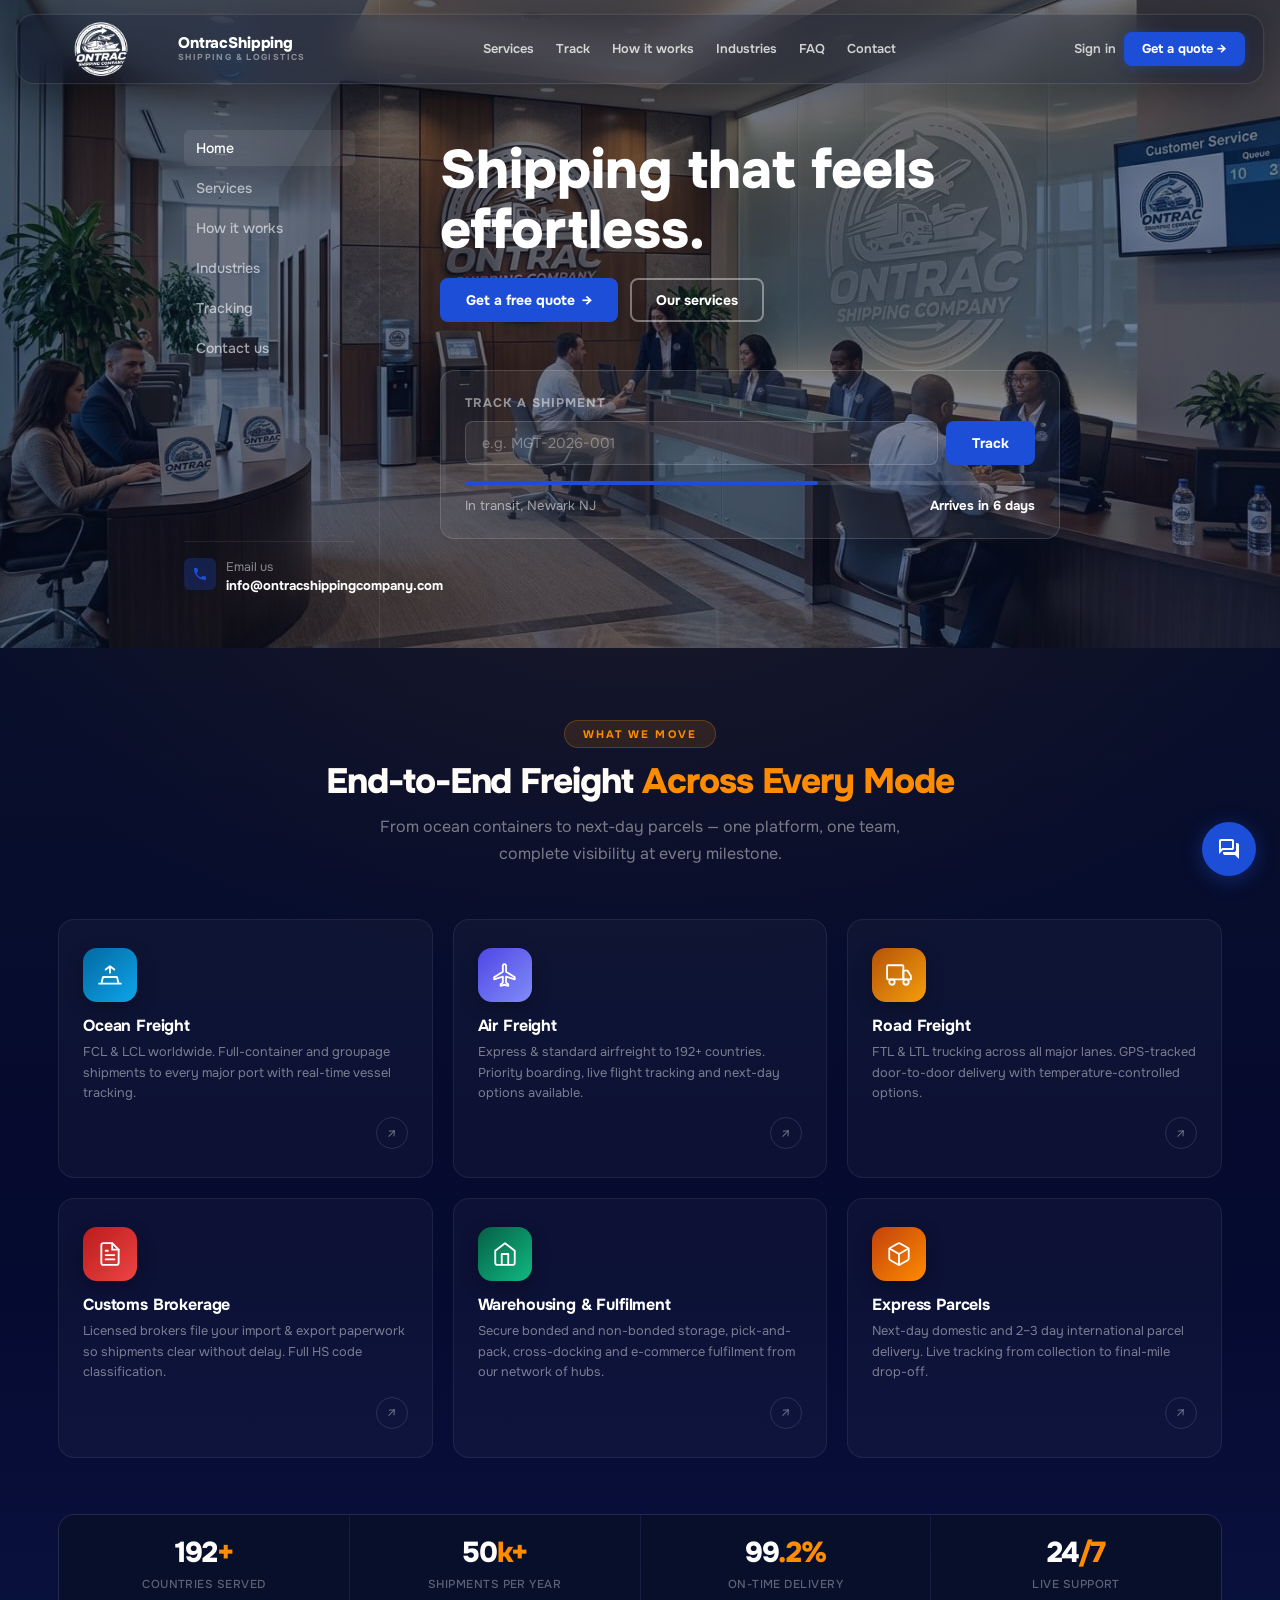
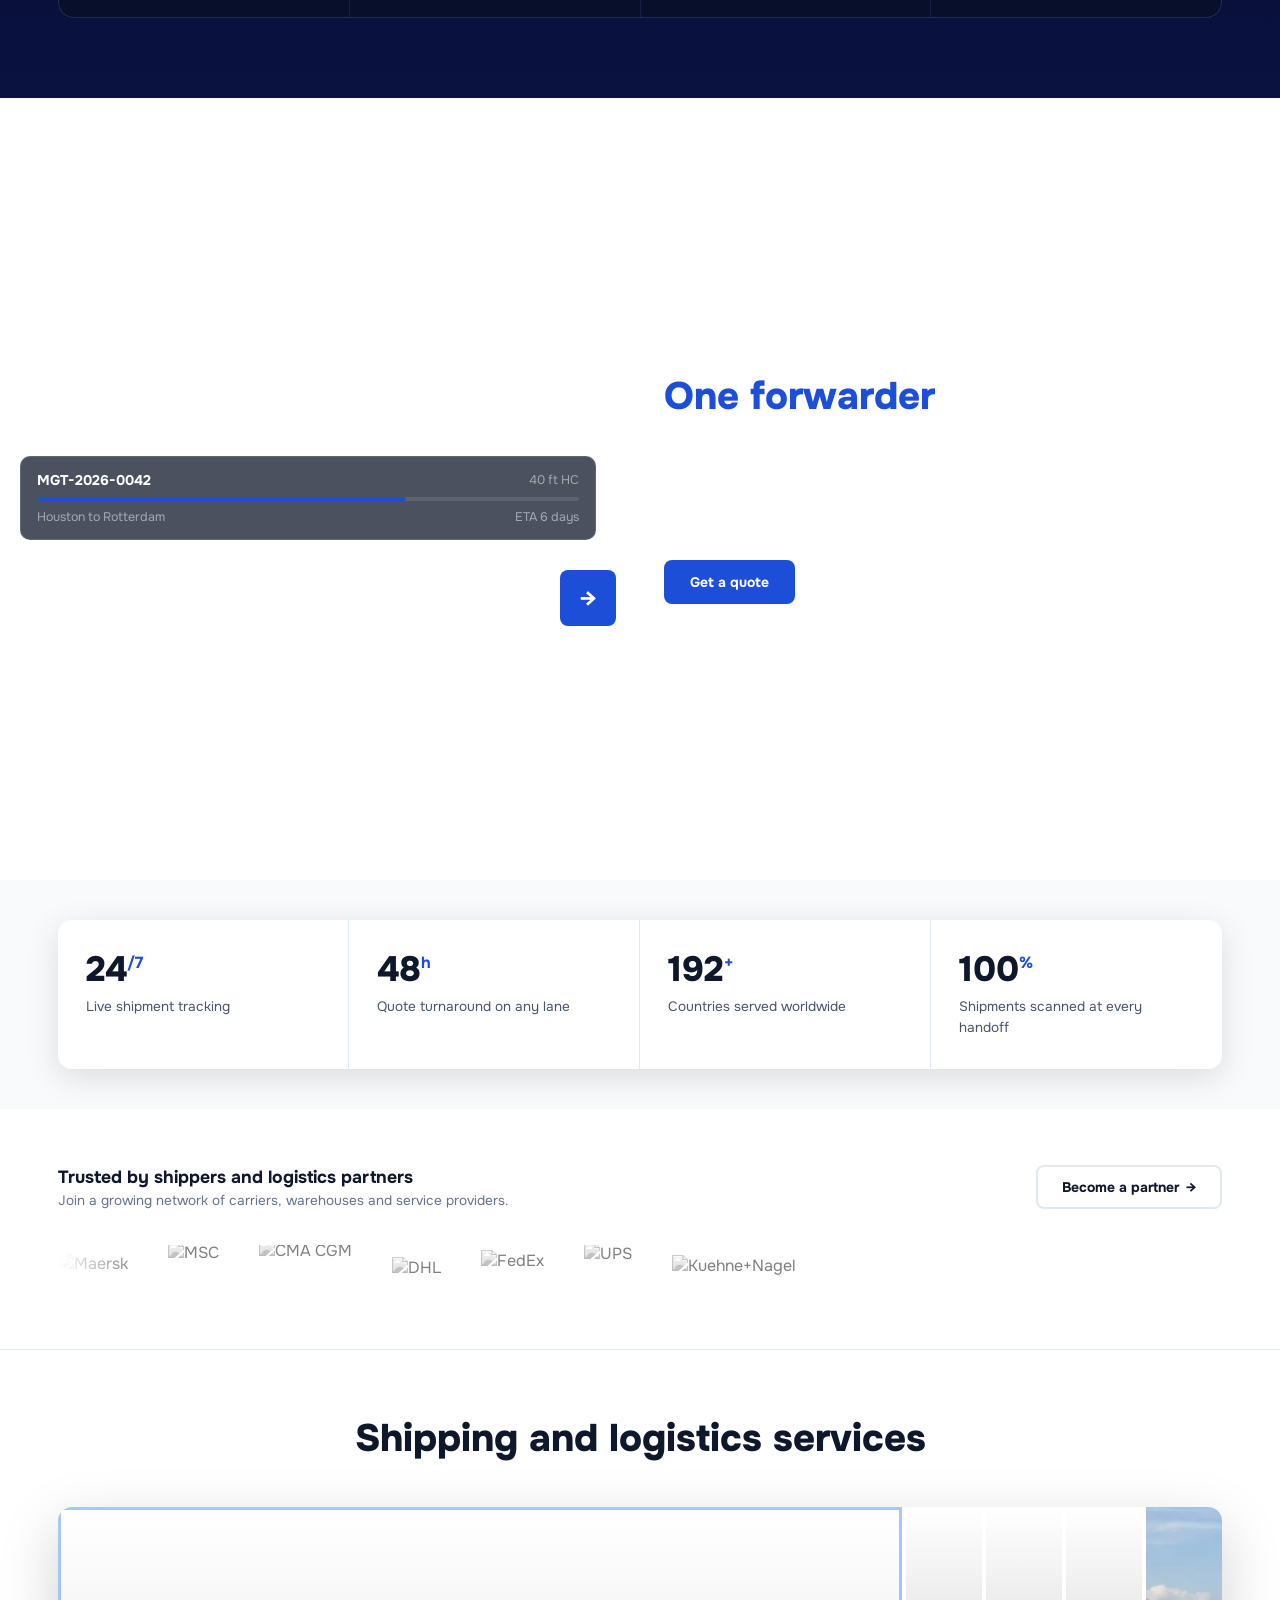
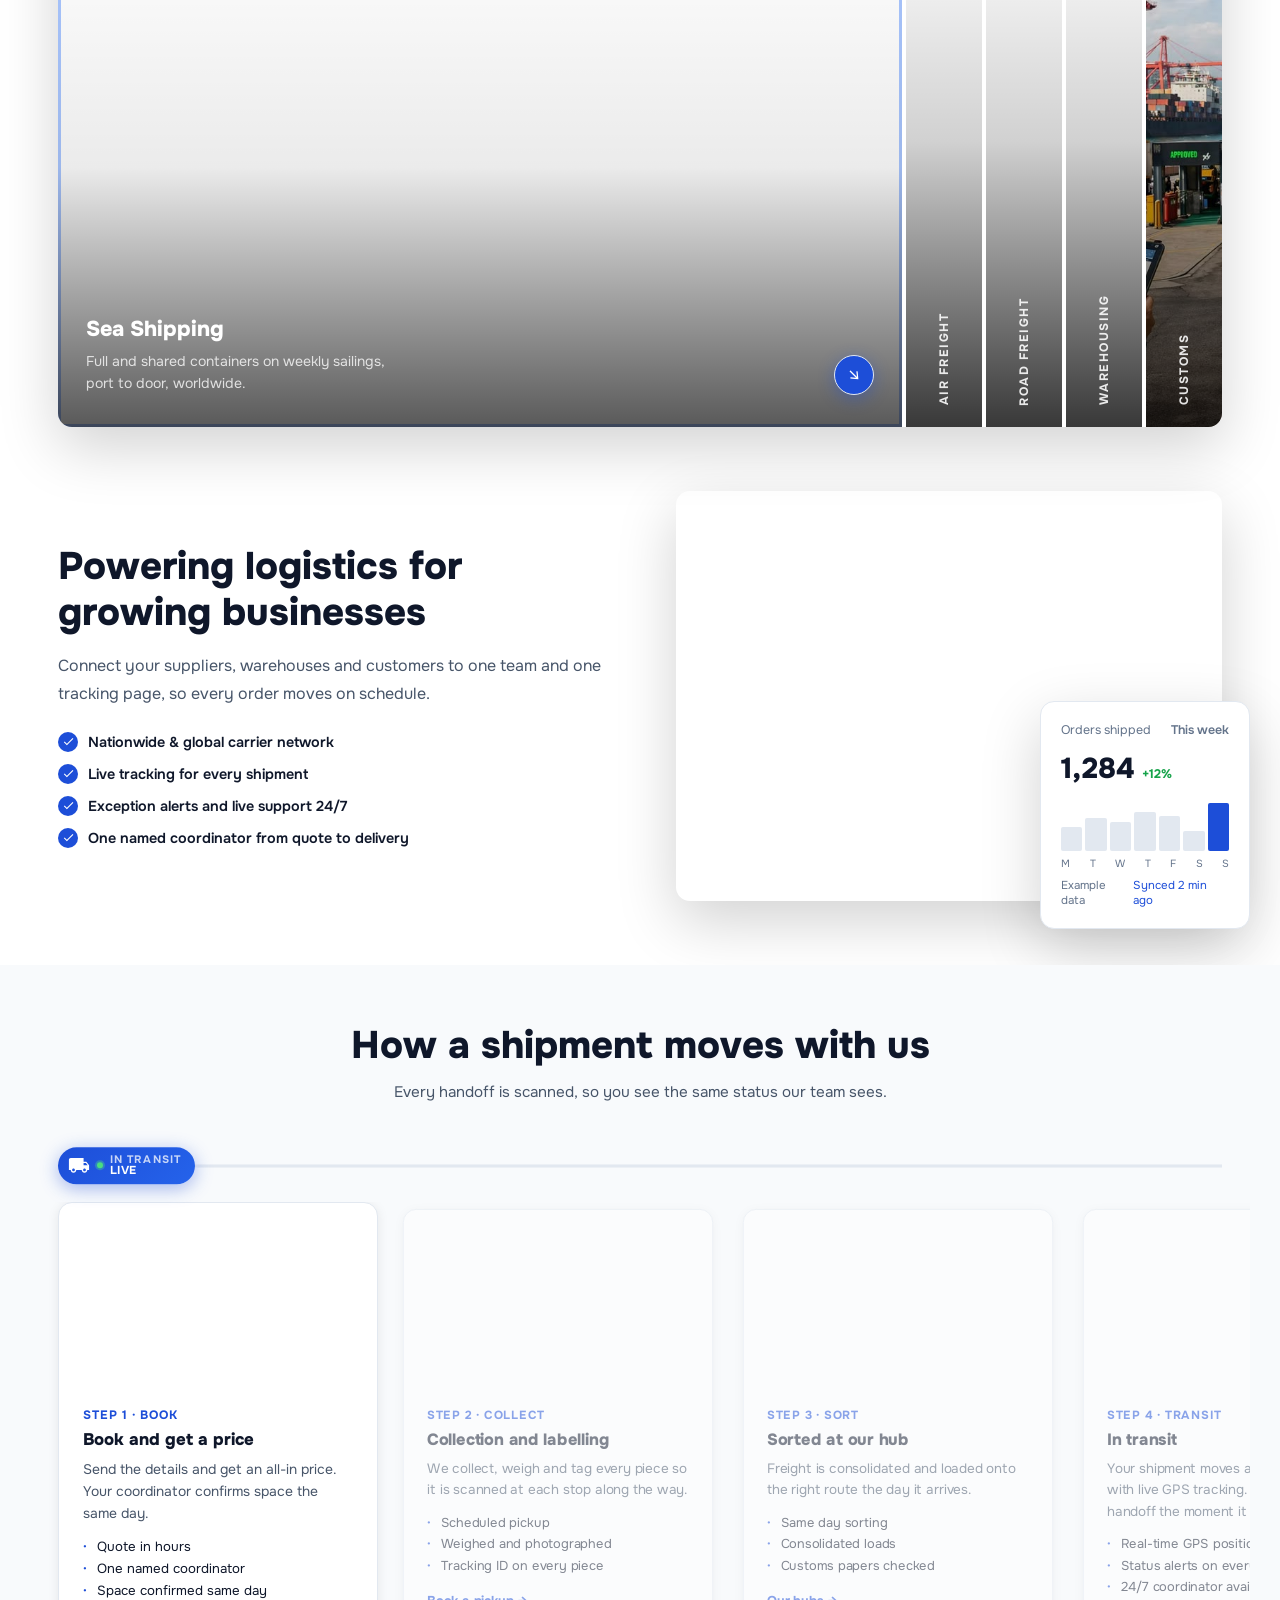
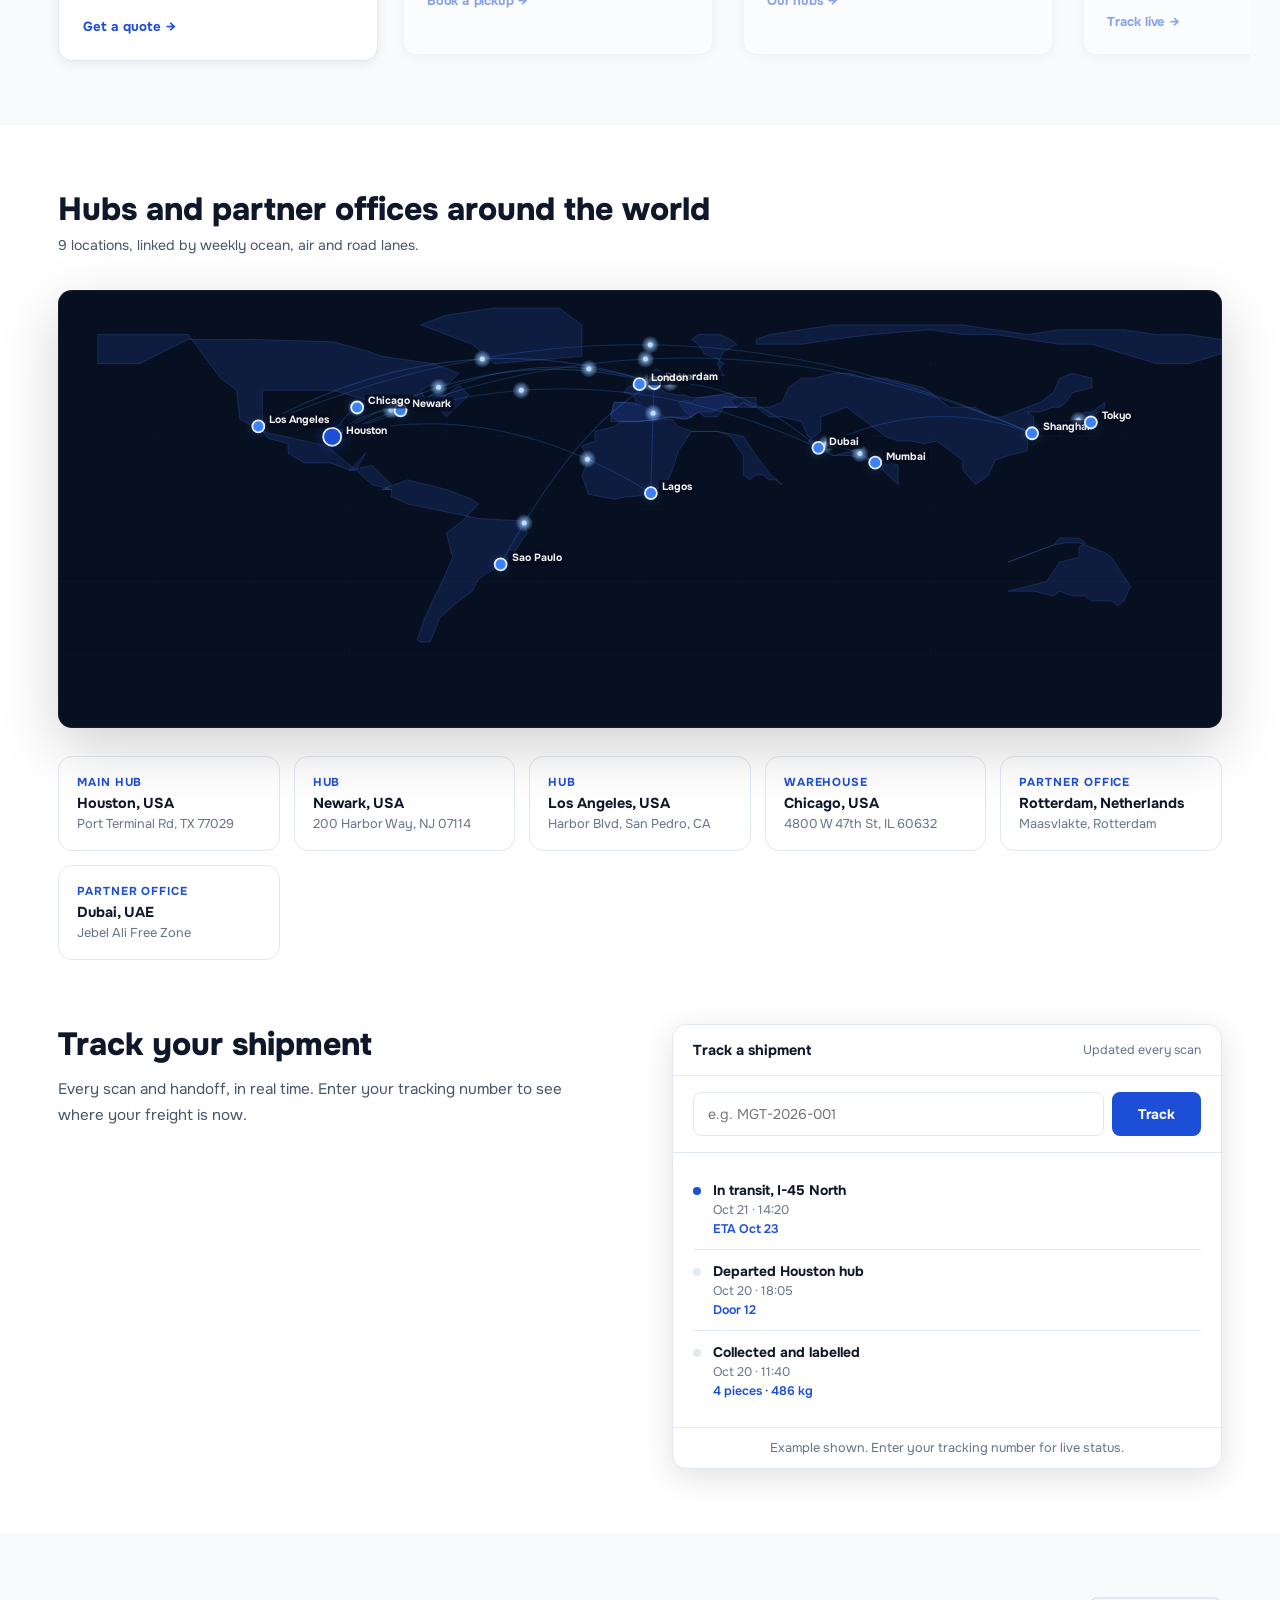
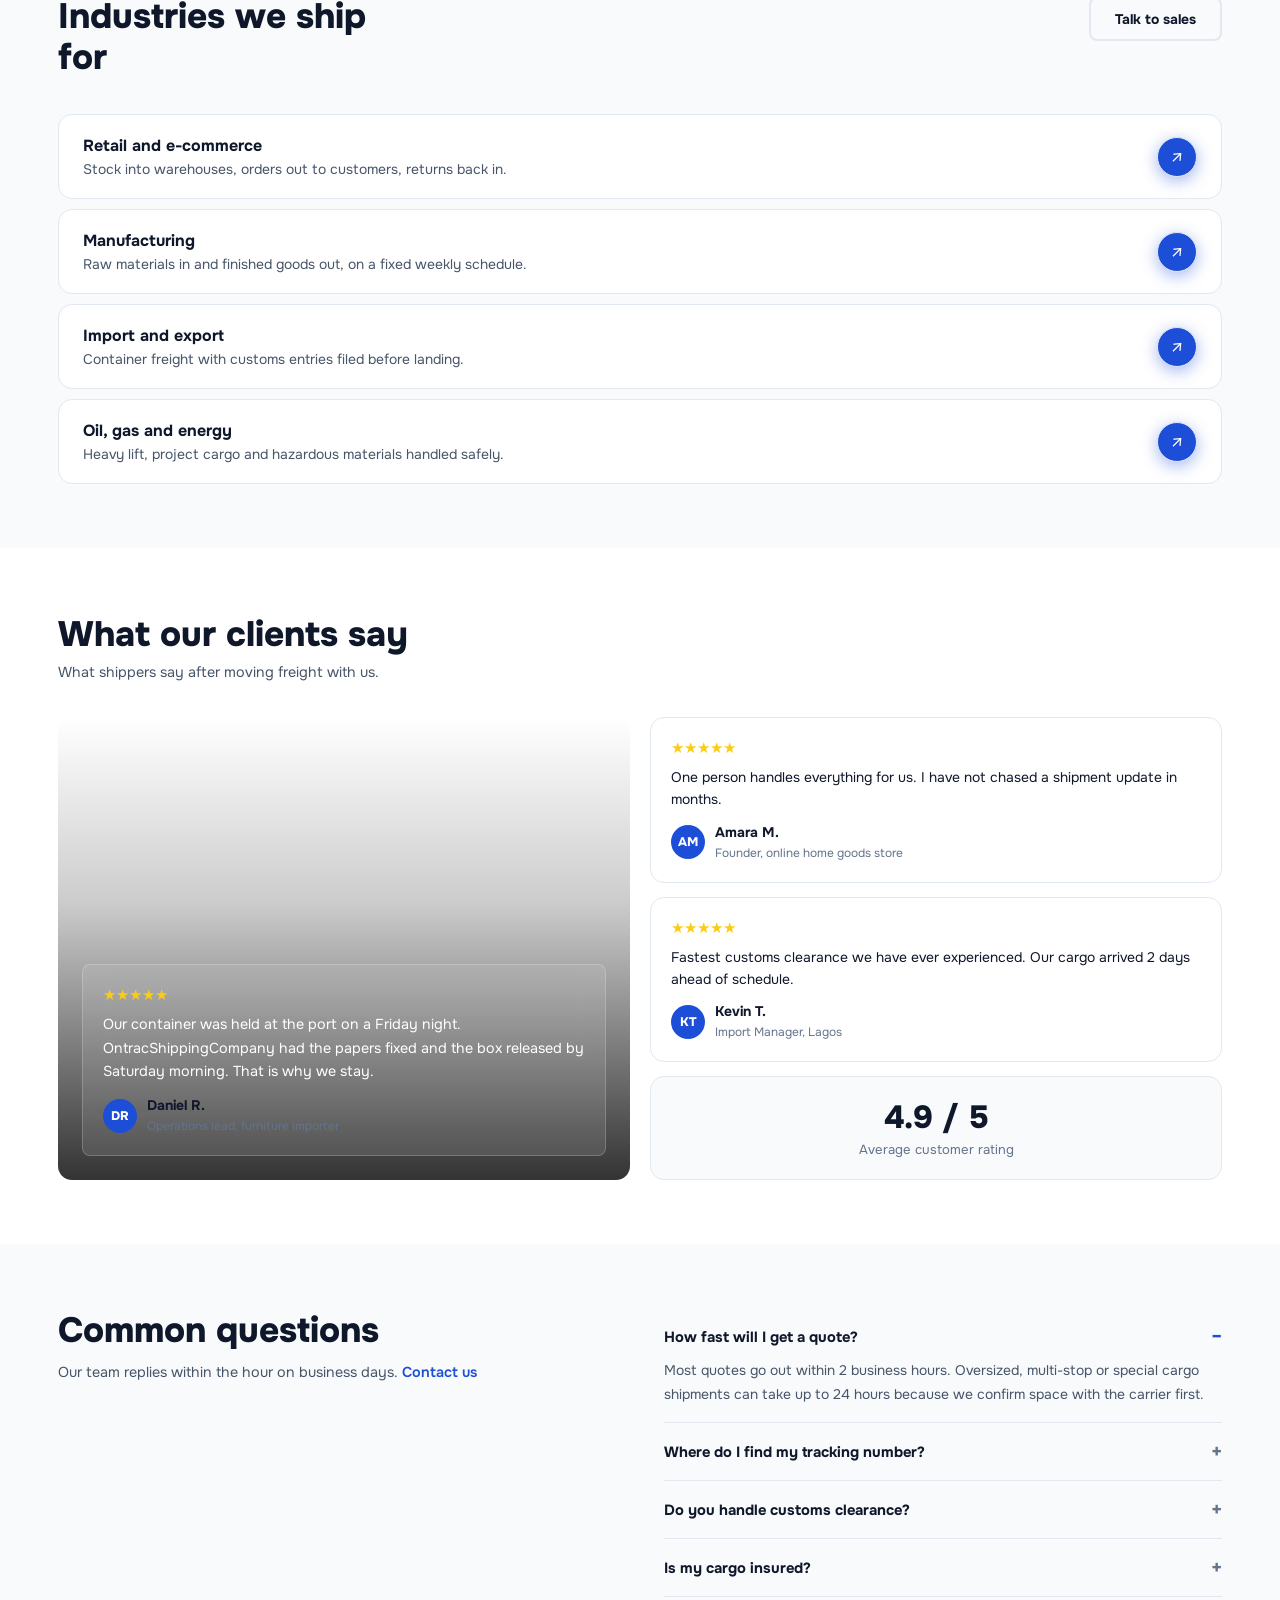
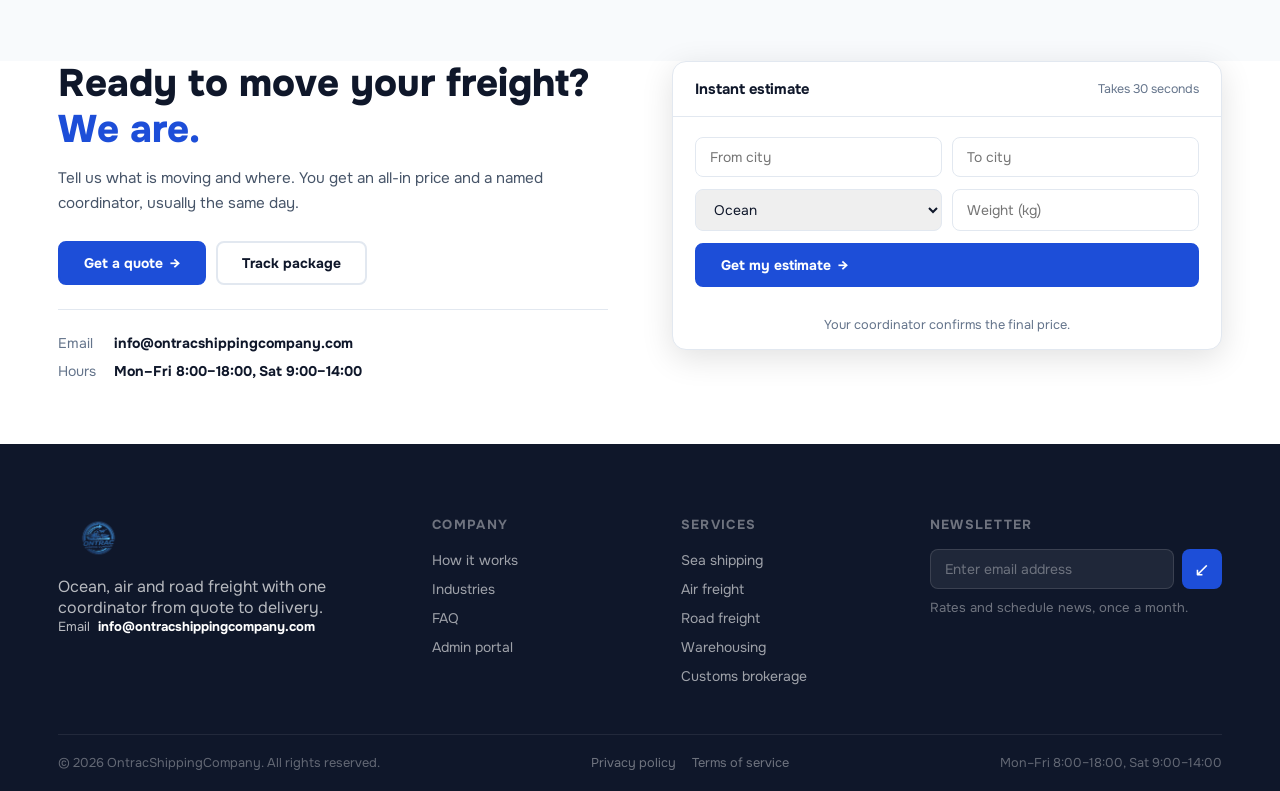
==== index.html @ 0bc24a26 "feat: premium What We Move section redesign - full-text cards, gradient icons, stats strip, hover gl" ====
<!DOCTYPE html>
<html lang="en">
<head>
<meta charset="utf-8">
<meta name="viewport" content="width=device-width, initial-scale=1, viewport-fit=cover">
<title>OntracShippingCompany | Freight, Parcels and Live Tracking</title>
<meta name="description" content="Ocean, air and road freight, parcels, customs and express transport with one team that answers the phone. Get a quote or track a shipment.">
<link rel="icon" href="Logo.png">
<link rel="preconnect" href="https://fonts.googleapis.com">
<link rel="preconnect" href="https://fonts.gstatic.com" crossorigin>
<link rel="stylesheet" href="https://fonts.googleapis.com/css2?family=Onest:wght@400;500;600;700;800&display=swap">

<style>
/* ─── RESET & ROOT ───────────────────────────────────────────── */
:root{
  --acc:#1D4ED8;
  --acc-h:#1e40af;
  --dark:#0f172a;
  --dark2:#1e293b;
  --white:#ffffff;
  --gray:#f8fafc;
  --mid:#e2e8f0;
  --ink:#0f172a;
  --ink2:#475569;
  --ink3:#64748b;
  --font:'Onest',sans-serif;
  --r:8px;
  --r2:14px;
  --sh:0 2px 12px rgba(0,0,0,.08);
  --sh2:0 8px 32px rgba(0,0,0,.12);
  --sh3:0 20px 60px rgba(0,0,0,.18);
  --tr:.3s ease;
}
*,*::before,*::after{box-sizing:border-box;margin:0;padding:0}
html{scroll-behavior:smooth;overflow-x:hidden}
body{font-family:var(--font);color:var(--ink);background:#fff;-webkit-font-smoothing:antialiased;overflow-x:hidden}
::-webkit-scrollbar{width:4px}
::-webkit-scrollbar-thumb{background:var(--acc);border-radius:2px}
img{max-width:100%;display:block}
a{text-decoration:none;color:inherit}
ul{list-style:none}
.in{max-width:1220px;margin:0 auto;padding:0 28px}

/* ─── BUTTONS ───────────────────────────────────────────────── */
.btn{display:inline-flex;align-items:center;gap:7px;background:var(--acc);color:#fff;font-family:var(--font);font-size:.87rem;font-weight:700;padding:11px 24px;border-radius:var(--r);border:2px solid var(--acc);cursor:pointer;white-space:nowrap;transition:var(--tr)}
.btn:hover{background:var(--acc-h);border-color:var(--acc-h);transform:translateY(-1px);box-shadow:0 6px 20px rgba(29,78,216,.3)}
.btn.ghost{background:transparent;color:var(--ink);border-color:var(--mid)}
.btn.ghost:hover{border-color:var(--acc);color:var(--acc);background:rgba(29,78,216,.04);transform:none;box-shadow:none}
.btn.ghost-w{background:transparent;color:#fff;border-color:rgba(255,255,255,.4)}
.btn.ghost-w:hover{border-color:#fff;background:rgba(255,255,255,.12);transform:none;box-shadow:none}

/* ════════════════════════════════════════════════════════════
   FLOATING PILL NAVBAR
   Sits 14px from top, rounded capsule — logo left, nav centre,
   actions right. On mobile: logo left + phone + burger right.
════════════════════════════════════════════════════════════ */
#site{
  position:fixed;top:14px;left:0;right:0;z-index:300;
  /* outer wrapper is transparent — the pill is on .in */
  background:transparent;border:none;box-shadow:none;
  pointer-events:none;
  transition:top .3s ease;
}
#site .in{
  pointer-events:all;
  /* pill shape */
  width:calc(100% - 32px);
  max-width:1260px;
  margin:0 auto;
  padding:0 18px;
  height:70px;
  display:flex;align-items:center;justify-content:space-between;gap:1rem;
  /* glass — see-through softly */
  background:rgba(8,14,38,.30);
  backdrop-filter:blur(18px);-webkit-backdrop-filter:blur(18px);
  border-radius:18px;
  border:1px solid rgba(255,255,255,.10);
  box-shadow:0 8px 40px rgba(0,0,0,.32),0 0 0 .5px rgba(255,255,255,.06);
  transition:background .3s,border-color .3s,box-shadow .3s;
}
/* scrolled state — white pill */
#site.scrolled .in{
  background:rgba(255,255,255,.97);
  border-color:#dde3ed;
  box-shadow:0 4px 28px rgba(0,0,0,.10),0 0 0 .5px rgba(0,0,0,.04);
}

/* ─ Logo ────────────────────────────────────────── */
.s-logo{display:flex;align-items:center;gap:11px;flex-shrink:0;text-decoration:none}
.s-logo img{
  height:72px;width:auto;object-fit:contain;
  /* converts logo to clean white on dark pill — industry standard approach */
  filter:brightness(0) invert(1);
  display:block;transition:filter .3s ease;
}
/* when navbar goes white on scroll — restore full colour */
#site.scrolled .s-logo img{
  filter:none;
}
.s-logo-text{display:flex;flex-direction:column;line-height:1;gap:3px}
.s-logo-name{font-size:.96rem;font-weight:800;color:#fff;letter-spacing:-.01em}
.s-logo-tag{
  font-size:.54rem;font-weight:700;letter-spacing:.16em;
  text-transform:uppercase;color:rgba(255,255,255,.45);
}
#site.scrolled .s-logo-name{color:var(--dark)}
#site.scrolled .s-logo-tag{color:var(--ink3)}

/* ─ Nav links (desktop) ──────────────────────────── */
.s-nav{display:flex;align-items:center;gap:0}
.s-nav a{
  font-size:.8rem;font-weight:600;
  color:rgba(255,255,255,.78);
  padding:6px 11px;border-radius:7px;
  transition:color .2s,background .2s;white-space:nowrap;
}
.s-nav a:hover{color:#fff;background:rgba(255,255,255,.09)}
#site.scrolled .s-nav a{color:#4b5775}
#site.scrolled .s-nav a:hover{color:var(--acc);background:rgba(29,78,216,.06)}

/* ─ Right actions ───────────────────────────────── */
.s-acts{display:flex;align-items:center;gap:8px;flex-shrink:0}
/* Sign in link */
.hd-in{
  font-size:.8rem;font-weight:600;
  color:rgba(255,255,255,.75);transition:color .2s;white-space:nowrap;
}
.hd-in:hover{color:#fff}
#site.scrolled .hd-in{color:#4b5775}
#site.scrolled .hd-in:hover{color:var(--acc)}
/* Get a quote pill button */
.s-btn-nav{
  background:var(--acc);color:#fff;border:none;
  font-size:.8rem;font-weight:700;
  padding:9px 18px;border-radius:8px;
  display:inline-flex;align-items:center;gap:4px;
  transition:background .2s,transform .2s,box-shadow .2s;
  white-space:nowrap;cursor:pointer;
  box-shadow:0 2px 10px rgba(29,78,216,.30);
}
.s-btn-nav:hover{background:var(--acc-h);transform:translateY(-1px);box-shadow:0 5px 18px rgba(29,78,216,.42)}
/* Red phone circle (hidden on desktop, shown on mobile) */
.nav-phone{
  width:40px;height:40px;
  background:#dc2626;
  border-radius:50%;
  display:none;align-items:center;justify-content:center;
  flex-shrink:0;text-decoration:none;
  transition:background .2s,transform .2s;
  box-shadow:0 2px 10px rgba(220,38,38,.40);
}
.nav-phone:hover{background:#b91c1c;transform:scale(1.06)}
.nav-phone svg{width:17px;height:17px;fill:#fff}
/* Hamburger — rounded square */
.burger-btn{
  width:40px;height:40px;
  background:rgba(255,255,255,.10);
  border:1px solid rgba(255,255,255,.18);
  border-radius:10px;
  display:none;flex-direction:column;
  align-items:center;justify-content:center;
  gap:5px;cursor:pointer;flex-shrink:0;
  transition:background .2s;
}
.burger-btn:hover{background:rgba(255,255,255,.20)}
.burger-btn i{display:block;width:18px;height:2px;background:#fff;border-radius:2px;transition:var(--tr)}
#site.scrolled .burger-btn{background:rgba(0,0,0,.06);border-color:rgba(0,0,0,.12)}
#site.scrolled .burger-btn i{background:var(--dark)}

/* ─── MOBILE NAV DRAWER ──────────────────────────────── */
#mnav{display:block;position:fixed;inset:0;z-index:500;background:var(--dark);padding:0;overflow-y:auto;opacity:0;pointer-events:none;transition:opacity .3s ease}
#mnav.open{opacity:1;pointer-events:auto}
.mn-in{padding:28px;display:flex;flex-direction:column;gap:0;min-height:100vh}
.mn-top{display:flex;justify-content:space-between;align-items:center;margin-bottom:24px}
.mn-logo{font-size:1.1rem;font-weight:800;color:#fff}
.mn-logo span{color:var(--acc)}
.mn-x{background:none;border:none;color:rgba(255,255,255,.6);cursor:pointer;font-size:1.5rem;line-height:1}
.mn-trk{display:flex;gap:8px;margin-bottom:28px}
.mn-trk input{flex:1;background:rgba(255,255,255,.06);border:1px solid rgba(255,255,255,.12);color:#fff;padding:10px 14px;border-radius:var(--r);font-family:var(--font);font-size:.88rem}
.mn-trk input::placeholder{color:rgba(255,255,255,.4)}
.mn-main{display:flex;flex-direction:column;margin-bottom:24px}
.mn-main a{color:rgba(255,255,255,.8);font-size:1rem;font-weight:600;padding:12px 0;border-bottom:1px solid rgba(255,255,255,.06);transition:var(--tr)}
.mn-main a:hover,.mn-main a.cur{color:#fff}
.mn-g{margin-bottom:20px}
.mn-g small{display:block;color:rgba(255,255,255,.3);font-size:.72rem;font-weight:700;letter-spacing:.1em;text-transform:uppercase;margin-bottom:8px}
.mn-g a{display:block;color:rgba(255,255,255,.65);font-size:.9rem;padding:6px 0;transition:var(--tr)}
.mn-g a:hover{color:#fff}
.mn-acts{display:flex;gap:10px;margin-top:auto;padding-top:20px}
.mn-ct{color:rgba(255,255,255,.4);font-size:.83rem;margin-top:16px}
.mn-ct a{color:rgba(255,255,255,.65)}

/* ─── HERO ───────────────────────────────────────────────────── */
.ph-hero{
  background:#0f172a url('BackImage.jpeg') center/cover no-repeat;
  position:relative;min-height:72vh;display:flex;flex-direction:column
}
.ph-hero::before{content:'';position:absolute;inset:0;background:linear-gradient(135deg,rgba(5,12,30,.62) 0%,rgba(10,22,55,.50) 100%)}
.hero-grid{flex:1;display:grid;grid-template-columns:220px 1fr;position:relative;z-index:2;min-height:72vh}

/* Sidebar */
.side{display:flex;flex-direction:column;padding:36px 24px;border-right:1px solid rgba(255,255,255,.08)}
.side .logo img{height:50px;object-fit:contain;mix-blend-mode:screen;filter:brightness(1.4);margin-bottom:44px}
.side nav{display:flex;flex-direction:column;gap:4px;flex:1}
.side nav a{color:rgba(255,255,255,.6);font-size:.88rem;font-weight:500;padding:9px 12px;border-radius:6px;transition:var(--tr)}
.side nav a:hover,.side nav a.on{color:#fff;background:rgba(255,255,255,.08)}
.support{display:flex;align-items:flex-start;gap:10px;margin-top:auto;padding:16px 0;border-top:1px solid rgba(255,255,255,.08)}
.support .ic{width:32px;height:32px;background:rgba(29,78,216,.25);border-radius:6px;display:flex;align-items:center;justify-content:center;flex-shrink:0}
.support .ic svg{width:16px;height:16px;fill:var(--acc)}
.support span{font-size:.78rem;color:rgba(255,255,255,.5);line-height:1.5;display:flex;flex-direction:column}
.support b{color:#fff;font-size:.82rem}
.side-menu{display:none;flex-direction:column;gap:5px;cursor:pointer;background:rgba(255,255,255,.08);border:1px solid rgba(255,255,255,.12);border-radius:6px;padding:8px 10px;margin-top:16px;align-self:flex-start}
.side-menu i{display:block;width:18px;height:2px;background:rgba(255,255,255,.7);border-radius:2px}

/* Hero main content */
.hero-main{display:flex;align-items:center;padding:76px 60px 44px}
.hero-body{width:100%;max-width:620px}
.hero-body h1{font-size:clamp(2.2rem,4.5vw,3.4rem);font-weight:800;color:#fff;line-height:1.1;margin-bottom:18px}
.hero-body .sub{font-size:1.05rem;color:rgba(255,255,255,.65);line-height:1.7;margin-bottom:32px;max-width:480px}
.ctas{display:flex;gap:12px;flex-wrap:wrap;margin-bottom:48px}

/* Tracking widget in hero */
.htrack{background:rgba(255,255,255,.06);border:1px solid rgba(255,255,255,.14);border-radius:var(--r2);padding:24px;backdrop-filter:blur(12px)}
.htrack label{font-size:.78rem;font-weight:700;color:rgba(255,255,255,.5);letter-spacing:.08em;text-transform:uppercase;display:block;margin-bottom:10px}
.htrack .row{display:flex;gap:8px}
.htrack input{flex:1;background:rgba(255,255,255,.08);border:1px solid rgba(255,255,255,.15);color:#fff;padding:11px 16px;border-radius:var(--r);font-family:var(--font);font-size:.9rem}
.htrack input::placeholder{color:rgba(255,255,255,.35)}
.htrack input:focus{outline:none;border-color:rgba(255,255,255,.4)}
.bar-p{height:4px;background:rgba(255,255,255,.1);border-radius:2px;margin:16px 0 12px;overflow:hidden}
.bar-p i{display:block;height:100%;width:62%;background:var(--acc);border-radius:2px;animation:prog 2s ease-in-out infinite alternate}
@keyframes prog{from{width:40%}to{width:78%}}
.status{display:flex;align-items:center;justify-content:space-between;font-size:.82rem}
.status span{color:rgba(255,255,255,.55)}
.status b{color:#fff}

/* ─── DARK BELT (below hero) ─────────────────────────────────── */
.dark-belt{background:linear-gradient(180deg,#080f2a 0%,#050A30 60%,#0a1240 100%);position:relative;overflow:hidden;}
.dark-belt::before{content:'';position:absolute;inset:0;background:radial-gradient(ellipse 80% 60% at 50% -10%,rgba(255,140,0,0.07) 0%,transparent 70%);pointer-events:none;}
.dark-belt .in{padding-top:72px;padding-bottom:80px}
/* ─── WHAT WE MOVE ─── */
.move-header{text-align:center;margin-bottom:52px;}
.move-tag{display:inline-block;background:rgba(255,140,0,0.12);color:#FF8C00;font-size:.68rem;font-weight:700;letter-spacing:.2em;text-transform:uppercase;padding:6px 18px;border-radius:20px;border:1px solid rgba(255,140,0,0.25);margin-bottom:14px;}
.move-header h2{font-size:2.2rem;font-weight:800;color:#fff;letter-spacing:-.03em;margin:0 0 12px;line-height:1.15;}
.move-header h2 span{color:#FF8C00;}
.move-header p{color:rgba(255,255,255,.45);font-size:1rem;max-width:540px;margin:0 auto;line-height:1.65;}
.move-grid{
  display:grid;
  grid-template-columns:repeat(3,1fr);
  gap:20px;
  margin-bottom:56px;
}
.move-card{
  background:rgba(255,255,255,.03);
  border:1px solid rgba(255,255,255,.07);
  border-radius:16px;
  padding:28px 24px;
  text-decoration:none;
  display:flex;
  flex-direction:column;
  gap:14px;
  position:relative;
  overflow:hidden;
  transition:transform .25s,box-shadow .25s,background .25s,border-color .25s;
}
.move-card::before{
  content:'';
  position:absolute;
  inset:0;
  background:linear-gradient(135deg,var(--mc,rgba(255,140,0,.06)) 0%,transparent 60%);
  opacity:0;
  transition:opacity .25s;
}
.move-card:hover{transform:translateY(-4px);box-shadow:0 16px 48px rgba(0,0,0,.35),0 0 0 1px rgba(255,140,0,.18);background:rgba(255,255,255,.055);border-color:rgba(255,140,0,.25);}
.move-card:hover::before{opacity:1;}
.move-ic{
  width:54px;height:54px;border-radius:14px;
  display:flex;align-items:center;justify-content:center;
  background:linear-gradient(135deg,var(--ic1,#1d4ed8) 0%,var(--ic2,#3b82f6) 100%);
  box-shadow:0 6px 18px rgba(0,0,0,.25);
  flex-shrink:0;
}
.move-ic svg{width:26px;height:26px;stroke:#fff;fill:none;stroke-width:1.7;stroke-linecap:round;stroke-linejoin:round;}
.move-card-body{flex:1;}
.move-card-body strong{display:block;font-size:1rem;font-weight:700;color:#fff;margin-bottom:5px;letter-spacing:-.01em;line-height:1.3;}
.move-card-body p{font-size:.8rem;color:rgba(255,255,255,.45);line-height:1.6;margin:0;}
.move-card-arrow{align-self:flex-end;width:32px;height:32px;border-radius:50%;border:1px solid rgba(255,255,255,.12);display:flex;align-items:center;justify-content:center;color:rgba(255,255,255,.4);font-size:.85rem;transition:all .25s;}
.move-card:hover .move-card-arrow{border-color:#FF8C00;color:#FF8C00;background:rgba(255,140,0,.1);}
/* Stats strip */
.move-stats{display:grid;grid-template-columns:repeat(4,1fr);gap:1px;background:rgba(255,255,255,.06);border-radius:16px;overflow:hidden;border:1px solid rgba(255,255,255,.06);}
.move-stat{background:#080f2a;padding:24px 20px;text-align:center;}
.move-stat b{display:block;font-size:1.8rem;font-weight:800;color:#fff;letter-spacing:-.04em;line-height:1;margin-bottom:5px;}
.move-stat b span{color:#FF8C00;}
.move-stat small{font-size:.72rem;color:rgba(255,255,255,.35);font-weight:500;letter-spacing:.04em;text-transform:uppercase;}
@media(max-width:900px){.move-grid{grid-template-columns:repeat(2,1fr);}.move-stats{grid-template-columns:repeat(2,1fr);}}
@media(max-width:580px){.move-grid{grid-template-columns:1fr;}.move-stats{grid-template-columns:repeat(2,1fr);}}
/* legacy — keep feat section working */
.feat{display:grid;grid-template-columns:1fr 1fr;gap:48px;align-items:center}
.feat-img .big{aspect-ratio:4/3;border-radius:var(--r2);background:url('https://images.unsplash.com/photo-1473445730015-841f29a9490b?w=900&q=80') center/cover no-repeat;position:relative;overflow:hidden}
.feat-img .chip{position:absolute;bottom:20px;left:20px;right:20px;background:rgba(15,23,42,.75);backdrop-filter:blur(12px);border:1px solid rgba(255,255,255,.12);border-radius:10px;padding:14px 16px;display:flex;flex-direction:column;gap:8px}
.chip .r{display:flex;justify-content:space-between;align-items:center}
.chip b{color:#fff;font-size:.88rem}
.chip span{color:rgba(255,255,255,.5);font-size:.78rem}
.pb{height:4px;background:rgba(255,255,255,.1);border-radius:2px;overflow:hidden}
.pb i{display:block;height:100%;width:68%;background:var(--acc);border-radius:2px}
.feat-img .row{display:grid;grid-template-columns:1fr auto;gap:10px;margin-top:10px}
.feat-img .small{aspect-ratio:16/9;border-radius:var(--r);background:url('https://images.unsplash.com/photo-1578575437130-527eed3abbec?w=600&q=80') center/cover no-repeat;opacity:.7}
.feat-img .star{width:56px;height:56px;background:var(--acc);border-radius:var(--r);display:flex;align-items:center;justify-content:center;color:#fff;font-size:1.4rem;font-weight:700}
.feat > div h2{font-size:clamp(1.6rem,3vw,2.4rem);font-weight:800;color:#fff;line-height:1.2;margin-bottom:16px}
.acc-t{color:var(--acc)}
.feat > div p{color:rgba(255,255,255,.6);font-size:.95rem;line-height:1.75;margin-bottom:24px}
.btns{display:flex;gap:10px;flex-wrap:wrap}

/* ─── STATS ──────────────────────────────────────────────────── */
.st-wrap{background:var(--gray)}
.stats-row{display:grid;grid-template-columns:repeat(4,1fr);gap:0;background:#fff;border-radius:var(--r2);box-shadow:var(--sh2);overflow:hidden;margin:0 auto}
.stats-row > div{padding:32px 28px;border-right:1px solid var(--mid);text-align:left}
.stats-row > div:last-child{border-right:none}
.stats-row b{display:block;font-size:2.2rem;font-weight:800;color:var(--dark);line-height:1;margin-bottom:8px}
.stats-row sup{font-size:1rem;font-weight:700;color:var(--acc)}
.stats-row span{font-size:.85rem;color:var(--ink2)}

/* ─── PARTNERS MARQUEE ───────────────────────────────────────── */
.partners{padding:56px 0;border-bottom:1px solid var(--mid)}
.p-head{display:flex;justify-content:space-between;align-items:flex-end;margin-bottom:36px;gap:20px}
.p-head h3{font-size:1.1rem;font-weight:700;color:var(--dark);margin-bottom:4px}
.p-head p{font-size:.85rem;color:var(--ink3)}
.marquee{overflow:hidden;position:relative}
.marquee::before,.marquee::after{content:'';position:absolute;top:0;bottom:0;width:80px;z-index:2;pointer-events:none}
.marquee::before{left:0;background:linear-gradient(to right,#fff,transparent)}
.marquee::after{right:0;background:linear-gradient(to left,#fff,transparent)}
.m-track{display:flex;gap:40px;width:max-content;animation:marquee 30s linear infinite}
.m-track:hover{animation-play-state:paused}
@keyframes marquee{from{transform:translateX(0)}to{transform:translateX(-50%)}}
.logo-r{display:flex;align-items:center;height:48px}
.logo-r img{object-fit:contain;filter:grayscale(1);opacity:.55;transition:var(--tr)}
.logo-r:hover img{filter:grayscale(0);opacity:1}

/* ─── SERVICES ACCORDION — premium expand ──────────────────── */
.sec{padding:64px 0}
.sec h2.c{text-align:center;font-size:clamp(1.6rem,3vw,2.4rem);font-weight:800;color:var(--dark);margin-bottom:44px}
.acc-row{display:flex;height:520px;border-radius:var(--r2);overflow:hidden;box-shadow:var(--sh3);gap:4px}
.panel{
  position:relative;flex:0 0 76px;overflow:hidden;cursor:pointer;
  transition:flex .55s cubic-bezier(.4,0,.2,1);
}
.panel.open{flex:1;box-shadow:inset 0 0 0 3px rgba(99,152,255,.55)}
.panel .img{
  position:absolute;inset:0;background-size:cover;background-position:center;
  transition:transform .6s cubic-bezier(.4,0,.2,1);
}
.panel::after{
  content:'';position:absolute;inset:0;
  background:linear-gradient(to top,rgba(0,0,0,.78) 0%,rgba(0,0,0,.18) 55%,transparent 100%);
  transition:background .4s;
}
.panel.open::after{background:linear-gradient(to top,rgba(0,0,0,.65) 0%,rgba(0,0,0,.08) 50%,transparent 100%)}
.panel:hover .img{transform:scale(1.07)}
/* vertical label — collapsed */
.vt{
  position:absolute;left:50%;bottom:0;z-index:2;
  color:rgba(255,255,255,.88);font-size:.76rem;font-weight:700;
  letter-spacing:.12em;text-transform:uppercase;
  writing-mode:vertical-rl;transform:rotate(180deg) translateX(50%);
  padding:22px 0;white-space:nowrap;
  transition:opacity .28s ease,transform .28s ease;
}
.panel.open .vt{opacity:0;pointer-events:none}
/* expanded panel content */
.pc{
  position:absolute;bottom:0;left:0;right:0;z-index:2;
  display:flex;align-items:flex-end;justify-content:space-between;
  padding:32px 28px;
  opacity:0;transform:translateY(18px);
  transition:opacity .38s .15s ease,transform .38s .15s ease;
}
.panel.open .pc{opacity:1;transform:none}
.pc h3{color:#fff;font-size:1.35rem;font-weight:800;margin-bottom:8px}
.pc p{color:rgba(255,255,255,.78);font-size:.88rem;line-height:1.55;max-width:300px}
.circle{
  width:46px;height:46px;background:var(--acc);border-radius:50%;
  display:flex;align-items:center;justify-content:center;
  color:#fff;font-size:1.25rem;flex-shrink:0;
  transition:background .2s,transform .22s,box-shadow .22s;
  box-shadow:0 4px 16px rgba(29,78,216,.4);
}
.circle:hover{background:var(--acc-h);transform:scale(1.12);box-shadow:0 6px 22px rgba(29,78,216,.55)}

/* ─── SPLIT SECTION (Why us) ─────────────────────────────────── */
.split{display:grid;grid-template-columns:1fr 1fr;gap:72px;align-items:center}
.split h2{font-size:clamp(1.6rem,3vw,2.4rem);font-weight:800;color:var(--dark);line-height:1.2;margin-bottom:16px}
.lead{font-size:1rem;color:var(--ink2);line-height:1.75;margin-bottom:24px}
.ticks{display:flex;flex-direction:column;gap:12px}
.ticks div{display:flex;align-items:center;gap:10px;font-size:.9rem;font-weight:600;color:var(--ink)}
.ticks div::before{content:'';width:20px;height:20px;background:var(--acc);border-radius:50%;flex-shrink:0;background-image:url("data:image/svg+xml,%3Csvg xmlns='http://www.w3.org/2000/svg' viewBox='0 0 24 24' fill='white'%3E%3Cpath d='M9 16.17L4.83 12l-1.42 1.41L9 19 21 7l-1.41-1.41z'/%3E%3C/svg%3E");background-size:13px;background-repeat:no-repeat;background-position:center}
.glow{position:relative}
.glow .ph{aspect-ratio:4/3;border-radius:var(--r2);background:url('https://images.unsplash.com/photo-1553413077-190dd305871c?w=900&q=80') center/cover no-repeat;box-shadow:var(--sh3)}
.float{position:absolute;bottom:-28px;right:-28px;width:210px;background:#fff;border-radius:var(--r2);padding:20px;box-shadow:var(--sh3);border:1px solid var(--mid)}
.float .top{display:flex;justify-content:space-between;align-items:center;margin-bottom:12px}
.float .top span{font-size:.78rem;color:var(--ink3)}
.float .wk{font-size:.72rem;color:var(--acc);font-weight:600}
.float .big{display:flex;align-items:baseline;gap:8px;margin-bottom:12px}
.float b{font-size:1.8rem;font-weight:800;color:var(--dark)}
.float .up{font-size:.78rem;font-weight:700;color:#16a34a}
.chart{display:flex;align-items:flex-end;gap:3px;height:52px;margin-bottom:6px}
.chart i{flex:1;background:var(--mid);border-radius:2px;transition:var(--tr)}
.chart i.now{background:var(--acc)}
.days{display:flex;justify-content:space-between;font-size:.65rem;color:var(--ink3);margin-bottom:8px}
.float .foot{display:flex;justify-content:space-between;font-size:.72rem;color:var(--ink3)}
.sync{color:var(--acc)}

/* ─── HOW IT WORKS ───────────────────────────────────────────── */
.how{position:relative}
.how-stage{overflow:hidden;background:var(--gray)}
.how-head{text-align:center;padding:56px 28px 36px}
.how-head h2{font-size:clamp(1.6rem,3vw,2.4rem);font-weight:800;color:var(--dark);margin-bottom:12px}
.how-head p{font-size:.95rem;color:var(--ink2)}
.route{position:relative;height:56px;margin-bottom:8px}
.route .line{position:absolute;top:50%;left:0;right:0;height:3px;background:var(--mid);transform:translateY(-50%)}
.route .fill{position:absolute;top:50%;left:0;height:3px;background:var(--acc);transform:translateY(-50%);transition:width .1s}
/* — professional vehicle pill on the route line — */
.ltruck{
  position:absolute;top:50%;transform:translateY(-50%);
  display:flex;align-items:center;gap:7px;
  background:linear-gradient(135deg,#1d4ed8 0%,#2563eb 100%);
  border-radius:100px;
  padding:7px 14px 7px 10px;
  box-shadow:0 4px 18px rgba(29,78,216,.40),0 0 0 3px rgba(255,255,255,.18);
  font-size:.74rem;font-weight:700;color:#fff;
  white-space:nowrap;z-index:2;
  transition:left .15s linear;
}
.ltruck svg{
  width:22px;height:22px;fill:#fff;flex-shrink:0;
}
.ltruck .lv{
  display:flex;flex-direction:column;gap:1px;
}
.ltruck .lv span{
  font-size:.68rem;letter-spacing:.10em;opacity:.75;line-height:1;
}
.ltruck .lv b{
  font-size:.72rem;letter-spacing:.04em;line-height:1;
}
.ltruck .ldot{
  width:6px;height:6px;border-radius:50%;
  background:#4ade80;
  box-shadow:0 0 0 2px rgba(74,222,128,.35);
  animation:pulse-dot 1.5s ease-in-out infinite;
  flex-shrink:0;
}
@keyframes pulse-dot{
  0%,100%{box-shadow:0 0 0 2px rgba(74,222,128,.35)}
  50%{box-shadow:0 0 0 5px rgba(74,222,128,.12)}
}
.rail{display:flex;gap:20px;overflow:visible;width:max-content}
.card-how{flex:0 0 320px;background:#fff;border-radius:var(--r2);overflow:hidden;box-shadow:var(--sh);border:1px solid var(--mid);opacity:.5;transform:scale(.97);transition:opacity .35s,transform .35s}
.card-how.on{opacity:1;transform:none}
.card-how .ph{height:180px;background-size:cover;background-position:center}
.card-how .tx{padding:24px}
.card-how .k{font-size:.76rem;font-weight:700;color:var(--acc);text-transform:uppercase;letter-spacing:.08em;display:block;margin-bottom:6px}
.card-how h3{font-size:1.05rem;font-weight:800;color:var(--dark);margin-bottom:8px}
.card-how p{font-size:.87rem;color:var(--ink2);line-height:1.6;margin-bottom:14px}
.card-how ul{display:flex;flex-direction:column;gap:5px;margin-bottom:16px}
.card-how ul li{font-size:.83rem;color:var(--ink);padding-left:14px;position:relative}
.card-how ul li::before{content:'·';position:absolute;left:0;color:var(--acc);font-weight:700}
.more{display:inline-flex;align-items:center;gap:5px;font-size:.83rem;font-weight:700;color:var(--acc)}
.more:hover{gap:8px}
.more i{font-style:normal}
/* horizontal scroller — hides scrollbar but stays draggable */
.rail-wrap{
  padding:0 28px 64px;
  overflow-x:scroll;
  -webkit-overflow-scrolling:touch;
  scroll-behavior:smooth;
  cursor:grab;
}
.rail-wrap:active{cursor:grabbing}
/* hide scrollbar cross-browser */
.rail-wrap::-webkit-scrollbar{height:4px}
.rail-wrap::-webkit-scrollbar-track{background:transparent}
.rail-wrap::-webkit-scrollbar-thumb{background:var(--mid);border-radius:4px}
.rail-wrap{scrollbar-width:thin;scrollbar-color:var(--mid) transparent}

/* ─── WORLD MAP / LOCATIONS ──────────────────────────────────── */
.loc-head{display:flex;justify-content:space-between;align-items:flex-end;margin-bottom:36px;gap:16px}
.loc-head h2{font-size:clamp(1.4rem,2.5vw,2rem);font-weight:800;color:var(--dark)}
.loc-head p{font-size:.88rem;color:var(--ink2);margin-top:6px}
.mapbox{position:relative;border-radius:var(--r2);overflow:hidden;box-shadow:var(--sh3);background:#071020;border:1px solid rgba(255,255,255,.06)}
.mapbox .map-bg{position:absolute;inset:0;width:100%;height:100%;object-fit:cover;object-position:center;filter:brightness(.18) saturate(.5) hue-rotate(195deg);border-radius:inherit;pointer-events:none;user-select:none}
#map-canvas{position:relative;z-index:2;width:100%;aspect-ratio:16/6;display:block}
.loc-grid{display:grid;grid-template-columns:repeat(auto-fill,minmax(200px,1fr));gap:14px;margin-top:28px}
.loc-card{background:#fff;border:1px solid var(--mid);border-radius:var(--r2);padding:18px;transition:var(--tr)}
.loc-card:hover{border-color:var(--acc);box-shadow:var(--sh)}
.loc-card .k{font-size:.72rem;font-weight:700;color:var(--acc);text-transform:uppercase;letter-spacing:.08em;display:block;margin-bottom:4px}
.loc-card h4{font-size:.9rem;font-weight:700;color:var(--dark);margin-bottom:4px}
.loc-card p{font-size:.8rem;color:var(--ink3)}

/* ─── TRACKING SECTION ───────────────────────────────────────── */
.track-sec{display:grid;grid-template-columns:1fr 1fr;gap:64px;align-items:start}
.t-l h2{font-size:clamp(1.4rem,2.5vw,2rem);font-weight:800;color:var(--dark);margin-bottom:12px}
.t-l p{font-size:.95rem;color:var(--ink2);line-height:1.7}
.tcard{background:#fff;border:1px solid var(--mid);border-radius:var(--r2);overflow:hidden;box-shadow:var(--sh2)}
.tc-head{display:flex;justify-content:space-between;align-items:center;padding:16px 20px;border-bottom:1px solid var(--mid)}
.tc-head b{font-size:.9rem;font-weight:700;color:var(--dark)}
.tc-head span{font-size:.78rem;color:var(--ink3)}
.tc-row{display:flex;gap:8px;padding:16px 20px;border-bottom:1px solid var(--mid)}
.tc-row input{flex:1;border:1px solid var(--mid);border-radius:var(--r);padding:10px 14px;font-family:var(--font);font-size:.88rem;color:var(--ink)}
.tc-row input:focus{outline:none;border-color:var(--acc)}
.tl{padding:16px 20px}
.tl > div{display:flex;flex-direction:column;gap:3px;padding:12px 0;border-bottom:1px solid var(--mid);position:relative;padding-left:20px}
.tl > div:last-child{border-bottom:none}
.tl > div::before{content:'';position:absolute;left:0;top:18px;width:8px;height:8px;border-radius:50%;background:var(--mid)}
.tl > div.now::before{background:var(--acc)}
.tl b{font-size:.87rem;font-weight:700;color:var(--dark)}
.tl span{font-size:.78rem;color:var(--ink3)}
.tl em{font-size:.78rem;color:var(--acc);font-style:normal;font-weight:600}
.tc-res{padding:12px 20px;font-size:.8rem;color:var(--ink3);text-align:center;border-top:1px solid var(--mid)}

/* ─── INDUSTRIES ─────────────────────────────────────────────── */
.tint{background:var(--gray)}
.ind-head{display:flex;justify-content:space-between;align-items:flex-start;margin-bottom:36px;gap:20px}
.ind-head h2{font-size:clamp(1.5rem,2.8vw,2.2rem);font-weight:800;color:var(--dark);max-width:14ch;line-height:1.15}
.ind-row{display:flex;align-items:center;justify-content:space-between;padding:20px 24px;border-radius:var(--r2);border:1px solid var(--mid);background:#fff;transition:var(--tr);gap:16px;cursor:pointer;text-decoration:none;color:inherit;position:relative;overflow:hidden}
.ind-row:hover{border-color:var(--acc);background:var(--acc);color:#fff}
.ind-row:hover .circle{background:rgba(255,255,255,.2);border-color:rgba(255,255,255,.4);color:#fff}
.ind-row:hover p{color:rgba(255,255,255,.8)}
.ind-row + .ind-row{margin-top:10px}
.ind-row h3{font-size:1rem;font-weight:700;margin-bottom:4px}
.ind-row p{font-size:.87rem;color:var(--ink2);transition:var(--tr)}
.circle{width:40px;height:40px;border-radius:50%;border:1px solid var(--mid);display:flex;align-items:center;justify-content:center;font-size:1.1rem;flex-shrink:0;transition:var(--tr)}

/* ─── REVIEWS ─────────────────────────────────────────────────── */
.rv-head{margin-bottom:36px}
.rv-head h2{font-size:clamp(1.5rem,2.8vw,2.2rem);font-weight:800;color:var(--dark);margin-bottom:6px}
.rv-head p{color:var(--ink2);font-size:.9rem}
.rv{display:grid;grid-template-columns:1fr 1fr;gap:20px}
.rv-feat{border-radius:var(--r2);background:url('https://images.unsplash.com/photo-1600880292203-757bb62b4baf?w=900&q=80') center/cover no-repeat;position:relative;min-height:360px}
.rv-feat::before{content:'';position:absolute;inset:0;background:linear-gradient(to top,rgba(0,0,0,.8) 0%,rgba(0,0,0,.2) 60%,transparent);border-radius:var(--r2)}
.rv-glass{position:absolute;bottom:24px;left:24px;right:24px;background:rgba(255,255,255,.1);backdrop-filter:blur(12px);border:1px solid rgba(255,255,255,.2);border-radius:var(--r);padding:20px}
.stars{color:#facc15;font-size:.95rem;display:block;margin-bottom:8px}
.rv-glass q{font-size:.9rem;color:#fff;line-height:1.65;quotes:none;display:block;margin-bottom:12px}
.rv-side{display:flex;flex-direction:column;gap:14px}
.rv-item{background:#fff;border:1px solid var(--mid);border-radius:var(--r2);padding:20px}
.rv-item q{font-size:.87rem;color:var(--ink);line-height:1.6;quotes:none;display:block;margin:8px 0 12px}
.who{display:flex;align-items:center;gap:10px}
.av{width:34px;height:34px;border-radius:50%;background:var(--acc);color:#fff;font-size:.78rem;font-weight:800;display:flex;align-items:center;justify-content:center;flex-shrink:0}
.who b{font-size:.87rem;font-weight:700;color:var(--dark);display:block}
.who small{font-size:.75rem;color:var(--ink3)}
.rv-score{background:var(--gray);border:1px solid var(--mid);border-radius:var(--r2);padding:20px;text-align:center}
.rv-score b{font-size:2rem;font-weight:800;color:var(--dark);display:block}
.rv-score span{font-size:.82rem;color:var(--ink3)}

/* ─── FAQ ────────────────────────────────────────────────────── */
.faq{display:grid;grid-template-columns:1fr 1fr;gap:48px;align-items:start}
.faq > div:first-child h2{font-size:clamp(1.5rem,2.8vw,2.2rem);font-weight:800;color:var(--dark);margin-bottom:10px}
.soft{font-size:.9rem;color:var(--ink2)}
.soft a{color:var(--acc);font-weight:600}
details{border-bottom:1px solid var(--mid);padding:16px 0}
details summary{font-size:.92rem;font-weight:700;color:var(--dark);cursor:pointer;list-style:none;display:flex;justify-content:space-between;align-items:center;gap:12px}
details summary::after{content:'+';font-size:1.2rem;color:var(--ink3);flex-shrink:0;transition:var(--tr)}
details[open] summary::after{content:'−';color:var(--acc)}
details p{font-size:.87rem;color:var(--ink2);line-height:1.7;padding-top:10px}

/* ─── INSIGHTS / BLOG ────────────────────────────────────────── */
.nw-head{display:flex;justify-content:space-between;align-items:center;margin-bottom:36px}
.nw-head h2{font-size:clamp(1.4rem,2.5vw,2rem);font-weight:800;color:var(--dark)}
.nw{display:grid;grid-template-columns:repeat(3,1fr);gap:20px}
.post{border-radius:var(--r2);overflow:hidden;border:1px solid var(--mid);background:#fff;transition:var(--tr);display:block;color:inherit}
.post:hover{box-shadow:var(--sh2);transform:translateY(-3px)}
.post .ph{position:relative;aspect-ratio:16/9;overflow:hidden}
.post .ph i{display:block;width:100%;height:100%;background-size:cover;background-position:center;transition:transform .4s}
.post:hover .ph i{transform:scale(1.04)}
.cat{position:absolute;top:12px;left:12px;background:var(--acc);color:#fff;font-size:.72rem;font-weight:700;padding:4px 10px;border-radius:100px;text-transform:uppercase;letter-spacing:.06em}
.post .meta{display:block;font-size:.75rem;color:var(--ink3);padding:16px 18px 6px}
.post h3{font-size:.95rem;font-weight:700;color:var(--dark);padding:0 18px;line-height:1.4;margin-bottom:10px}
.rd{display:inline-flex;align-items:center;gap:4px;font-size:.8rem;font-weight:700;color:var(--acc);padding:0 18px 18px}
.rd i{font-style:normal;transition:transform .2s}
.post:hover .rd i{transform:translateX(4px)}

/* ─── CTA SECTION ────────────────────────────────────────────── */
.cta-wrap{display:grid;grid-template-columns:1fr 1fr;gap:64px;align-items:start}
.cta-l h2{font-size:clamp(1.6rem,3vw,2.4rem);font-weight:800;color:var(--dark);line-height:1.2;margin-bottom:12px}
.cta-l h2 span{color:var(--acc)}
.cta-l p{font-size:.95rem;color:var(--ink2);margin-bottom:24px;line-height:1.7}
.lines{display:flex;flex-direction:column;gap:10px;margin-top:24px;padding-top:24px;border-top:1px solid var(--mid)}
.lines > div{display:flex;align-items:center;gap:12px;font-size:.88rem}
.lines > div span{color:var(--ink3);width:44px;flex-shrink:0}
.lines > div b{color:var(--dark)}
.qcard{background:#fff;border:1px solid var(--mid);border-radius:var(--r2);padding:0;box-shadow:var(--sh2);overflow:hidden}
.qcard .hd{display:flex;justify-content:space-between;align-items:center;padding:18px 22px;border-bottom:1px solid var(--mid)}
.qcard .hd b{font-size:.92rem;font-weight:700;color:var(--dark)}
.qcard .hd span{font-size:.78rem;color:var(--ink3)}
.qcard .body{padding:20px 22px;display:flex;flex-direction:column;gap:12px}
.qcard .row{display:grid;grid-template-columns:1fr 1fr;gap:10px}
.qcard input,.qcard select{width:100%;border:1px solid var(--mid);border-radius:var(--r);padding:10px 14px;font-family:var(--font);font-size:.87rem;color:var(--ink)}
.qcard input:focus,.qcard select:focus{outline:none;border-color:var(--acc)}
.qcard .btn{width:100%}
.qcard .res{font-size:.8rem;color:var(--ink3);text-align:center;padding:10px 22px 16px;margin:0}

/* ─── FOOTER ─────────────────────────────────────────────────── */
footer{background:var(--dark);color:rgba(255,255,255,.7);padding:72px 0 0}
.ft{display:grid;grid-template-columns:1.6fr 1fr 1fr 1.4fr;gap:40px;padding-bottom:48px}
.ft .logo img{height:44px;object-fit:contain;mix-blend-mode:screen;filter:brightness(1.4);margin-bottom:16px}
.ft .logo p{font-size:.87rem;line-height:1.7;color:rgba(255,255,255,.5);margin-bottom:20px}
.contact-l{display:flex;flex-direction:column;gap:8px}
.contact-l span{font-size:.82rem;display:flex;gap:8px}
.contact-l span b{color:#fff}
footer h4{font-size:.82rem;font-weight:700;color:rgba(255,255,255,.4);text-transform:uppercase;letter-spacing:.1em;margin-bottom:16px}
footer ul{display:flex;flex-direction:column;gap:8px}
footer ul li a{font-size:.87rem;color:rgba(255,255,255,.6);transition:var(--tr)}
footer ul li a:hover{color:#fff}
.news{display:flex;gap:8px;margin-bottom:10px}
.news input{flex:1;background:rgba(255,255,255,.07);border:1px solid rgba(255,255,255,.12);color:#fff;padding:10px 14px;border-radius:var(--r);font-family:var(--font);font-size:.87rem}
.news input::placeholder{color:rgba(255,255,255,.35)}
.news button{width:40px;height:40px;background:var(--acc);border:none;border-radius:var(--r);color:#fff;font-size:1.2rem;cursor:pointer;flex-shrink:0;transition:var(--tr)}
.news button:hover{background:var(--acc-h)}
footer p.ft-p{font-size:.82rem;color:rgba(255,255,255,.4);margin-top:8px}
.legal{display:flex;justify-content:space-between;align-items:center;padding:20px 0;border-top:1px solid rgba(255,255,255,.08);font-size:.8rem;color:rgba(255,255,255,.35);flex-wrap:wrap;gap:12px}
.lg-links{display:flex;gap:16px}
.lg-links a{color:rgba(255,255,255,.4);transition:var(--tr)}
.lg-links a:hover{color:rgba(255,255,255,.75)}

/* ─── FAB BUTTON ─────────────────────────────────────────────── */
.fab{position:fixed;bottom:24px;right:24px;z-index:400;display:flex;flex-direction:column;align-items:flex-end;gap:10px}
.fab-b{width:54px;height:54px;border-radius:50%;background:var(--acc);border:none;cursor:pointer;box-shadow:0 4px 20px rgba(29,78,216,.4);display:flex;align-items:center;justify-content:center;transition:var(--tr)}
.fab-b:hover{background:var(--acc-h);transform:scale(1.08)}
.fab-b svg{width:24px;height:24px;fill:#fff}
.fab-p{display:none;background:#fff;border-radius:var(--r2);box-shadow:var(--sh3);border:1px solid var(--mid);width:280px;overflow:hidden}
.fab.open .fab-p{display:block}
.fab-p .h{padding:16px 18px;border-bottom:1px solid var(--mid);font-weight:700;font-size:.9rem;color:var(--dark)}
.fab-p .h small{display:block;font-size:.75rem;color:var(--ink3);font-weight:400;margin-top:2px}
.fab-p a,.fab-p button.it{display:flex;align-items:center;gap:12px;padding:14px 18px;border-bottom:1px solid var(--mid);color:var(--ink);font-size:.87rem;font-weight:600;cursor:pointer;background:none;border:none;width:100%;text-align:left;transition:var(--tr)}
.fab-p a:hover,.fab-p button.it:hover{background:var(--gray)}
.fab-p a svg,.fab-p button.it svg{width:20px;height:20px;fill:var(--acc)}
.fab-p a small,.fab-p button.it small{font-size:.75rem;color:var(--ink3);font-weight:400;display:block}
.fab-p form{display:flex;gap:0;border-top:1px solid var(--mid)}
.fab-p form input{flex:1;border:none;padding:12px 14px;font-family:var(--font);font-size:.85rem;color:var(--ink)}
.fab-p form input:focus{outline:none}
.fab-p form button{background:var(--acc);color:#fff;border:none;padding:12px 16px;font-family:var(--font);font-weight:700;font-size:.85rem;cursor:pointer}

/* ─── RESPONSIVE ─────────────────────────────────────────────── */
@media(max-width:1024px){
  .hero-grid{grid-template-columns:180px 1fr}
  .hero-main{padding:80px 40px 60px}
  .feat{grid-template-columns:1fr;gap:32px}
  .split{grid-template-columns:1fr;gap:40px}
  .float{position:static;width:100%;margin-top:20px}
  .glow .ph{aspect-ratio:16/9}
  .rv{grid-template-columns:1fr}
  .rv-feat{min-height:280px}
  .nw{grid-template-columns:1fr 1fr}
  .cta-wrap{grid-template-columns:1fr}
  .ft{grid-template-columns:1fr 1fr;gap:32px}
  .track-sec{grid-template-columns:1fr}
}
@media(max-width:768px){
  /* Pill smaller on mobile */
  #site{top:10px}
  #site .in{height:62px;padding:0 12px;width:calc(100% - 20px);border-radius:14px}
  /* Hide desktop elements */
  .s-nav{display:none !important}
  .hd-in{display:none !important}
  .s-btn-nav{display:none !important}
  /* Show mobile elements */
  .nav-phone{display:flex !important}
  .burger-btn{display:flex !important}
  /* Logo adjustments */
  .s-logo img{height:44px}
  /* Hero & layout */
  .hero-grid{grid-template-columns:1fr}
  .side{display:none}
  .hero-main{padding:88px 24px 48px}
  .ctas{flex-direction:column}
  .stats-row{grid-template-columns:1fr 1fr}
  .stats-row > div{border-right:none;border-bottom:1px solid var(--mid)}
  .acc-row{height:420px}
  .faq{grid-template-columns:1fr}
  .nw{grid-template-columns:1fr}
  .cta-wrap{grid-template-columns:1fr}
  .ft{grid-template-columns:1fr}
  .loc-grid{grid-template-columns:1fr 1fr}
  .p-head{flex-direction:column;align-items:flex-start}
  .ind-head{flex-direction:column}
}
</style>
</head>
<body id="top">

<!-- ═══════════════════════════════════════════════════════
     FLOATING PILL NAVBAR
═══════════════════════════════════════════════════════ -->
<header id="site">
  <div class="in">

    <!-- Logo -->
    <a class="s-logo" href="#top">
      <img src="Logo.png" alt="OntracShippingCompany">
      <div class="s-logo-text">
        <span class="s-logo-name">OntracShipping</span>
        <span class="s-logo-tag">Shipping &amp; Logistics</span>
      </div>
    </a>

    <!-- Desktop nav -->
    <nav class="s-nav">
      <a href="#services">Services</a>
      <a href="track.html">Track</a>
      <a href="#how">How it works</a>
      <a href="#industries">Industries</a>
      <a href="#faq">FAQ</a>
      <a href="#cta">Contact</a>
    </nav>

    <!-- Right actions -->
    <div class="s-acts">
      <a class="hd-in" href="admin.html">Sign in</a>
      <a class="s-btn-nav" href="quote.html">Get a quote <span>→</span></a>
      <!-- Mobile: email button -->
      <a class="nav-phone" href="mailto:info@ontracshippingcompany.com" aria-label="Email us">
        <svg viewBox="0 0 24 24"><path d="M20 4H4c-1.1 0-2 .9-2 2v12c0 1.1.9 2 2 2h16c1.1 0 2-.9 2-2V6c0-1.1-.9-2-2-2zm0 4-8 5-8-5V6l8 5 8-5v2z"/></svg>
      </a>
      <!-- Mobile: grey hamburger square -->
      <button class="burger-btn" id="burger" aria-label="Open menu" aria-expanded="false" aria-controls="mnav">
        <i></i><i></i><i></i>
      </button>
    </div>

  </div>
</header>

<!-- ═══════════════════════════════════════════════════════
     MOBILE NAV
═══════════════════════════════════════════════════════ -->
<div id="mnav" hidden>
  <div class="mn-in">
    <div class="mn-top">
      <span class="mn-logo">Ontrac<span>ShippingCompany</span></span>
      <button class="mn-x" id="mnx" aria-label="Close menu">×</button>
    </div>
    <form class="mn-trk" id="mntrk" onsubmit="trackFromMenu(event)">
      <input name="code" placeholder="Enter a tracking number" autocomplete="off" spellcheck="false">
      <button class="btn" type="submit">Track</button>
    </form>
    <div class="mn-main">
      <a href="#top" class="cur">Home</a>
      <a href="track.html">Track a shipment</a>
      <a href="#services">Services</a>
      <a href="#how">How it works</a>
      <a href="#industries">Industries</a>
      <a href="#cta">Contact</a>
    </div>
    <div class="mn-g">
      <small>Services</small>
      <a href="#services">Sea Shipping</a>
      <a href="#services">Air Freight</a>
      <a href="#services">Road Freight</a>
      <a href="#services">Warehousing</a>
      <a href="#services">Express Parcels</a>
      <a href="#services">Customs Brokerage</a>
    </div>
    <div class="mn-acts">
      <a class="btn ghost" href="admin.html">Sign in</a>
      <a class="btn" href="quote.html">Get a quote</a>
    </div>
    <p class="mn-ct">Questions? <a href="mailto:info@ontracshippingcompany.com">info@ontracshippingcompany.com</a></p>
  </div>
</div>



<!-- ═══════════════════════════════════════════════════════
     HERO
═══════════════════════════════════════════════════════ -->
<section id="hero-section">
  <div class="ph-hero">
    <div class="in hero-grid">

      <!-- Sidebar nav -->
      <aside class="side">
        <a class="logo" href="#top"><img src="Logo.png" alt="OntracShippingCompany"></a>
        <nav aria-label="Main">
          <a class="on" href="#top">Home</a>
          <a href="#services">Services</a>
          <a href="#how">How it works</a>
          <a href="#industries">Industries</a>
          <a href="track.html">Tracking</a>
          <a href="#cta">Contact us</a>
        </nav>
        <div class="support">
          <span class="ic">
            <svg viewBox="0 0 24 24" aria-hidden="true"><path d="M6.6 10.8a15 15 0 0 0 6.6 6.6l2.2-2.2a1 1 0 0 1 1-.25c1.1.37 2.3.57 3.6.57a1 1 0 0 1 1 1V20a1 1 0 0 1-1 1A17 17 0 0 1 3 4a1 1 0 0 1 1-1h3.5a1 1 0 0 1 1 1c0 1.25.2 2.45.57 3.57a1 1 0 0 1-.25 1z"/></svg>
          </span>
          <span>Email us<b>info@ontracshippingcompany.com</b></span>
        </div>
        <button class="side-menu" aria-label="Open menu" onclick="document.getElementById('burger').click()">
          <i></i><i></i><i></i>
        </button>
      </aside>

      <!-- Hero main -->
      <div class="hero-main">
        <div class="hero-body">
          <div>
            <h1>Shipping that feels effortless.</h1>

            <div class="ctas">
              <a class="btn" href="quote.html">Get a free quote <span>→</span></a>
              <a class="btn ghost-w" href="#services">Our services</a>
            </div>
          </div>
          <!-- Tracking widget -->
          <div class="htrack">
            <label for="hero-trk">Track a shipment</label>
            <form class="row" onsubmit="heroTrack(event)">
              <input id="hero-trk" name="code" placeholder="e.g. MGT-2026-001" autocomplete="off" spellcheck="false" required>
              <button class="btn" type="submit">Track</button>
            </form>
            <div class="bar-p"><i></i></div>
            <div class="status">
              <span>In transit, Newark NJ</span>
              <b>Arrives in 6 days</b>
            </div>
          </div>
        </div>
      </div>

    </div><!-- /hero-grid -->
  </div><!-- /ph-hero -->

  <!-- ═══ WHAT WE MOVE ═══ -->
  <div class="dark-belt">
    <div class="in">

      <div class="move-header">
        <span class="move-tag">What We Move</span>
        <h2>End-to-End Freight <span>Across Every Mode</span></h2>
        <p>From ocean containers to next-day parcels — one platform, one team, complete visibility at every milestone.</p>
      </div>

      <div class="move-grid">

        <!-- Ocean Freight -->
        <a href="#services" class="move-card" style="--mc:rgba(14,165,233,0.08);">
          <div class="move-ic" style="--ic1:#0369a1;--ic2:#0ea5e9;">
            <svg viewBox="0 0 24 24"><path d="M2 20h20M4 20l1.5-6h13L20 20M12 4v6M8 7l4-3 4 3"/><path d="M6 14h12"/></svg>
          </div>
          <div class="move-card-body">
            <strong>Ocean Freight</strong>
            <p>FCL &amp; LCL worldwide. Full-container and groupage shipments to every major port with real-time vessel tracking.</p>
          </div>
          <span class="move-card-arrow">&#8599;</span>
        </a>

        <!-- Air Freight -->
        <a href="#services" class="move-card" style="--mc:rgba(99,102,241,0.08);">
          <div class="move-ic" style="--ic1:#4f46e5;--ic2:#818cf8;">
            <svg viewBox="0 0 24 24"><path d="M21 16v-2l-8-5V3.5a1.5 1.5 0 0 0-3 0V9l-8 5v2l8-2.5V19l-2 1.5V22l3.5-1 3.5 1v-1.5L13 19v-5.5z"/></svg>
          </div>
          <div class="move-card-body">
            <strong>Air Freight</strong>
            <p>Express &amp; standard airfreight to 192+ countries. Priority boarding, live flight tracking and next-day options available.</p>
          </div>
          <span class="move-card-arrow">&#8599;</span>
        </a>

        <!-- Road Freight -->
        <a href="#services" class="move-card" style="--mc:rgba(245,158,11,0.08);">
          <div class="move-ic" style="--ic1:#b45309;--ic2:#f59e0b;">
            <svg viewBox="0 0 24 24"><rect x="1" y="3" width="15" height="13" rx="1"/><path d="M16 8h4l3 5v3h-7V8z"/><circle cx="5.5" cy="18.5" r="2.5"/><circle cx="18.5" cy="18.5" r="2.5"/></svg>
          </div>
          <div class="move-card-body">
            <strong>Road Freight</strong>
            <p>FTL &amp; LTL trucking across all major lanes. GPS-tracked door-to-door delivery with temperature-controlled options.</p>
          </div>
          <span class="move-card-arrow">&#8599;</span>
        </a>

        <!-- Customs Brokerage -->
        <a href="#services" class="move-card" style="--mc:rgba(239,68,68,0.08);">
          <div class="move-ic" style="--ic1:#b91c1c;--ic2:#ef4444;">
            <svg viewBox="0 0 24 24"><path d="M14 2H6a2 2 0 0 0-2 2v16a2 2 0 0 0 2 2h12a2 2 0 0 0 2-2V8z"/><polyline points="14 2 14 8 20 8"/><line x1="16" y1="13" x2="8" y2="13"/><line x1="16" y1="17" x2="8" y2="17"/><polyline points="10 9 9 9 8 9"/></svg>
          </div>
          <div class="move-card-body">
            <strong>Customs Brokerage</strong>
            <p>Licensed brokers file your import &amp; export paperwork so shipments clear without delay. Full HS code classification.</p>
          </div>
          <span class="move-card-arrow">&#8599;</span>
        </a>

        <!-- Warehousing -->
        <a href="#services" class="move-card" style="--mc:rgba(16,185,129,0.08);">
          <div class="move-ic" style="--ic1:#065f46;--ic2:#10b981;">
            <svg viewBox="0 0 24 24"><path d="M3 9l9-7 9 7v11a2 2 0 0 1-2 2H5a2 2 0 0 1-2-2z"/><polyline points="9 22 9 12 15 12 15 22"/></svg>
          </div>
          <div class="move-card-body">
            <strong>Warehousing &amp; Fulfilment</strong>
            <p>Secure bonded and non-bonded storage, pick-and-pack, cross-docking and e-commerce fulfilment from our network of hubs.</p>
          </div>
          <span class="move-card-arrow">&#8599;</span>
        </a>

        <!-- Express Parcels -->
        <a href="#services" class="move-card" style="--mc:rgba(255,140,0,0.08);">
          <div class="move-ic" style="--ic1:#c2410c;--ic2:#FF8C00;">
            <svg viewBox="0 0 24 24"><path d="M21 16V8a2 2 0 0 0-1-1.73l-7-4a2 2 0 0 0-2 0l-7 4A2 2 0 0 0 3 8v8a2 2 0 0 0 1 1.73l7 4a2 2 0 0 0 2 0l7-4A2 2 0 0 0 21 16z"/><polyline points="3.27 6.96 12 12.01 20.73 6.96"/><line x1="12" y1="22.08" x2="12" y2="12"/></svg>
          </div>
          <div class="move-card-body">
            <strong>Express Parcels</strong>
            <p>Next-day domestic and 2–3 day international parcel delivery. Live tracking from collection to final-mile drop-off.</p>
          </div>
          <span class="move-card-arrow">&#8599;</span>
        </a>

      </div><!-- /move-grid -->

      <!-- Stats strip -->
      <div class="move-stats">
        <div class="move-stat">
          <b>192<span>+</span></b>
          <small>Countries Served</small>
        </div>
        <div class="move-stat">
          <b>50<span>k+</span></b>
          <small>Shipments Per Year</small>
        </div>
        <div class="move-stat">
          <b>99<span>.2%</span></b>
          <small>On-Time Delivery</small>
        </div>
        <div class="move-stat">
          <b>24<span>/7</span></b>
          <small>Live Support</small>
        </div>
      </div>

    </div><!-- /in -->
  </div><!-- /dark-belt -->
      <div class="feat">
        <div class="feat-img">
          <div class="big" role="img" aria-label="Container ship at port">
            <div class="chip">
              <div class="r"><b>MGT-2026-0042</b><span>40 ft HC</span></div>
              <div class="pb"><i></i></div>
              <div class="r"><span>Houston to Rotterdam</span><span>ETA 6 days</span></div>
            </div>
          </div>
          <div class="row" style="margin-top:10px">
            <div class="small"></div>
            <div class="star">→</div>
          </div>
        </div>
        <div>
          <h2><span class="acc-t">One forwarder</span> for every leg of the trip</h2>
          <p>We book the space, file the customs entries and track every handoff from pickup to delivery. You deal with one coordinator who knows your shipment — not a call centre.</p>
          <div class="btns">
            <a class="btn" href="quote.html">Get a quote</a>
            <a class="btn ghost-w" href="#services">Our services</a>
          </div>
        </div>
      </div>
    </div>
  </div>
</section>

<!-- ═══════════════════════════════════════════════════════
     STATS
═══════════════════════════════════════════════════════ -->
<section class="sec st-wrap" style="padding:40px 0">
  <div class="in">
    <div class="stats-row">
      <div><b>24<sup>/7</sup></b><span>Live shipment tracking</span></div>
      <div><b>48<sup>h</sup></b><span>Quote turnaround on any lane</span></div>
      <div><b>192<sup>+</sup></b><span>Countries served worldwide</span></div>
      <div><b>100<sup>%</sup></b><span>Shipments scanned at every handoff</span></div>
    </div>
  </div>
</section>

<!-- ═══════════════════════════════════════════════════════
     PARTNERS MARQUEE
═══════════════════════════════════════════════════════ -->
<section class="partners">
  <div class="in">
    <div class="p-head">
      <div>
        <h3>Trusted by shippers and logistics partners</h3>
        <p>Join a growing network of carriers, warehouses and service providers.</p>
      </div>
      <a class="btn ghost" href="#cta">Become a partner <span>→</span></a>
    </div>
    <div class="marquee" aria-label="Carrier logos">
      <div class="m-track">
        <!-- Real partner SVG logos via CDN -->
        <span class="logo-r"><img src="https://www.fleetorafreights.com/assets/img/partners/maersk.svg" alt="Maersk" style="height:32px"></span>
        <span class="logo-r"><img src="https://www.fleetorafreights.com/assets/img/partners/msc.svg" alt="MSC" style="height:54px"></span>
        <span class="logo-r"><img src="https://www.fleetorafreights.com/assets/img/partners/cmacgm.svg" alt="CMA CGM" style="height:58px"></span>
        <span class="logo-r"><img src="https://www.fleetorafreights.com/assets/img/partners/dhl.svg" alt="DHL" style="height:24px"></span>
        <span class="logo-r"><img src="https://www.fleetorafreights.com/assets/img/partners/fedex.svg" alt="FedEx" style="height:38px"></span>
        <span class="logo-r"><img src="https://www.fleetorafreights.com/assets/img/partners/ups.svg" alt="UPS" style="height:52px"></span>
        <span class="logo-r"><img src="https://www.fleetorafreights.com/assets/img/partners/kn.svg" alt="Kuehne+Nagel" style="height:28px"></span>
        <!-- Duplicate for seamless loop -->
        <span aria-hidden="true" style="display:contents">
          <span class="logo-r"><img src="https://www.fleetorafreights.com/assets/img/partners/maersk.svg" alt="" style="height:32px"></span>
          <span class="logo-r"><img src="https://www.fleetorafreights.com/assets/img/partners/msc.svg" alt="" style="height:54px"></span>
          <span class="logo-r"><img src="https://www.fleetorafreights.com/assets/img/partners/cmacgm.svg" alt="" style="height:58px"></span>
          <span class="logo-r"><img src="https://www.fleetorafreights.com/assets/img/partners/dhl.svg" alt="" style="height:24px"></span>
          <span class="logo-r"><img src="https://www.fleetorafreights.com/assets/img/partners/fedex.svg" alt="" style="height:38px"></span>
          <span class="logo-r"><img src="https://www.fleetorafreights.com/assets/img/partners/ups.svg" alt="" style="height:52px"></span>
          <span class="logo-r"><img src="https://www.fleetorafreights.com/assets/img/partners/kn.svg" alt="" style="height:28px"></span>
        </span>
      </div>
    </div>
  </div>
</section>

<!-- ═══════════════════════════════════════════════════════
     SERVICES ACCORDION
═══════════════════════════════════════════════════════ -->
<section class="sec" id="services">
  <div class="in">
    <h2 class="c">Shipping and logistics services</h2>
    <div class="acc-row" id="acc">
      <div class="panel open" tabindex="0" role="button" aria-expanded="true">
        <div class="img" style="background-image:url('https://images.unsplash.com/photo-1519122295308-bdb40916b529?w=900&q=80')"></div>
        <span class="vt">Sea Shipping</span>
        <div class="pc">
          <div><h3>Sea Shipping</h3><p>Full and shared containers on weekly sailings, port to door, worldwide.</p></div>
          <a class="circle" href="quote.html" aria-label="Sea shipping">↘</a>
        </div>
      </div>
      <div class="panel" tabindex="0" role="button" aria-expanded="false">
        <div class="img" style="background-image:url('https://images.unsplash.com/photo-1586528116311-ad8dd3c8310d?w=900&q=80')"></div>
        <span class="vt">Air Freight</span>
        <div class="pc">
          <div><h3>Air Freight</h3><p>Express and standard airfreight to 192+ countries with live tracking on every flight.</p></div>
          <a class="circle" href="quote.html" aria-label="Air freight">↘</a>
        </div>
      </div>
      <div class="panel" tabindex="0" role="button" aria-expanded="false">
        <div class="img" style="background-image:url('https://images.unsplash.com/photo-1558618666-fcd25c85cd64?w=900&q=80')"></div>
        <span class="vt">Road Freight</span>
        <div class="pc">
          <div><h3>Road Freight</h3><p>FTL and LTL across all major lanes with GPS tracking and door-to-door delivery.</p></div>
          <a class="circle" href="quote.html" aria-label="Road freight">↘</a>
        </div>
      </div>
      <div class="panel" tabindex="0" role="button" aria-expanded="false">
        <div class="img" style="background-image:url('https://images.unsplash.com/photo-1553413077-190dd305871c?w=900&q=80')"></div>
        <span class="vt">Warehousing</span>
        <div class="pc">
          <div><h3>Warehousing</h3><p>Racked storage with pick, pack and same-day dispatch from our bonded facilities.</p></div>
          <a class="circle" href="quote.html" aria-label="Warehousing">↘</a>
        </div>
      </div>
      <div class="panel" tabindex="0" role="button" aria-expanded="false">
        <div class="img" style="background-image:url('customs.jfif')"></div>
        <span class="vt">Customs</span>
        <div class="pc">
          <div><h3>Customs Brokerage</h3><p>Licensed brokers file your import and export paperwork so shipments clear without delay.</p></div>
          <a class="circle" href="quote.html" aria-label="Customs brokerage">↘</a>
        </div>
      </div>
    </div>
  </div>
</section>

<!-- ═══════════════════════════════════════════════════════
     SPLIT — WHY US
═══════════════════════════════════════════════════════ -->
<section class="sec" style="padding-top:0">
  <div class="in split">
    <div>
      <h2>Powering logistics for growing businesses</h2>
      <p class="lead">Connect your suppliers, warehouses and customers to one team and one tracking page, so every order moves on schedule.</p>
      <div class="ticks">
        <div>Nationwide &amp; global carrier network</div>
        <div>Live tracking for every shipment</div>
        <div>Exception alerts and live support 24/7</div>
        <div>One named coordinator from quote to delivery</div>
      </div>
    </div>
    <div class="glow">
      <div class="ph" role="img" aria-label="Warehouse racks"></div>
      <div class="float">
        <div class="top"><span>Orders shipped</span><span class="wk">This week</span></div>
        <div class="big"><b>1,284</b><span class="up">+12%</span></div>
        <div class="chart">
          <i style="height:46%"></i><i style="height:62%"></i><i style="height:54%"></i>
          <i style="height:74%"></i><i style="height:66%"></i><i style="height:38%"></i>
          <i class="now" style="height:92%"></i>
        </div>
        <div class="days"><span>M</span><span>T</span><span>W</span><span>T</span><span>F</span><span>S</span><span>S</span></div>
        <div class="foot"><span>Example data</span><span class="sync">Synced 2 min ago</span></div>
      </div>
    </div>
  </div>
</section>

<!-- ═══════════════════════════════════════════════════════
     HOW IT WORKS (scroll-driven cards)
═══════════════════════════════════════════════════════ -->
<section id="how" class="how">
  <div class="how-stage">
    <div class="in how-head">
      <h2>How a shipment moves with us</h2>
      <p>Every handoff is scanned, so you see the same status our team sees.</p>
    </div>
    <div class="in" style="position:relative;height:56px;margin-bottom:8px">
      <div class="route" id="route">
        <div class="line"></div>
        <div class="fill" id="rfill" style="width:0"></div>
        <div class="ltruck" id="ltruck" style="left:0">
          <!-- Truck SVG (Material Design outlined truck) -->
          <svg viewBox="0 0 24 24"><path d="M20 8h-3V4H3c-1.1 0-2 .9-2 2v11h2c0 1.66 1.34 3 3 3s3-1.34 3-3h6c0 1.66 1.34 3 3 3s3-1.34 3-3h2v-5l-3-4zM6 18.5c-.83 0-1.5-.67-1.5-1.5s.67-1.5 1.5-1.5 1.5.67 1.5 1.5-.67 1.5-1.5 1.5zm13.5-9 1.96 2.5H17V9.5h2.5zm-1.5 9c-.83 0-1.5-.67-1.5-1.5s.67-1.5 1.5-1.5 1.5.67 1.5 1.5-.67 1.5-1.5 1.5z"/></svg>
          <span class="ldot"></span>
          <span class="lv"><span>IN TRANSIT</span><b>LIVE</b></span>
        </div>
      </div>
    </div>
    <div class="in rail-wrap">
      <div class="rail" id="rail">
        <article class="card-how on">
          <div class="ph" style="background-image:url('https://images.unsplash.com/photo-1450101499163-c8848c66ca85?w=600&q=80')"></div>
          <div class="tx">
            <span class="k">Step 1 · Book</span>
            <h3>Book and get a price</h3>
            <p>Send the details and get an all-in price. Your coordinator confirms space the same day.</p>
            <ul><li>Quote in hours</li><li>One named coordinator</li><li>Space confirmed same day</li></ul>
            <a class="more" href="quote.html">Get a quote <i>→</i></a>
          </div>
        </article>
        <article class="card-how">
          <div class="ph" style="background-image:url('https://images.unsplash.com/photo-1566576721346-d4a3b4eaeb55?w=600&q=80')"></div>
          <div class="tx">
            <span class="k">Step 2 · Collect</span>
            <h3>Collection and labelling</h3>
            <p>We collect, weigh and tag every piece so it is scanned at each stop along the way.</p>
            <ul><li>Scheduled pickup</li><li>Weighed and photographed</li><li>Tracking ID on every piece</li></ul>
            <a class="more" href="quote.html">Book a pickup <i>→</i></a>
          </div>
        </article>
        <article class="card-how">
          <div class="ph" style="background-image:url('https://images.unsplash.com/photo-1553413077-190dd305871c?w=600&q=80')"></div>
          <div class="tx">
            <span class="k">Step 3 · Sort</span>
            <h3>Sorted at our hub</h3>
            <p>Freight is consolidated and loaded onto the right route the day it arrives.</p>
            <ul><li>Same day sorting</li><li>Consolidated loads</li><li>Customs papers checked</li></ul>
            <a class="more" href="#cta">Our hubs <i>→</i></a>
          </div>
        </article>
        <article class="card-how">
          <div class="ph" style="background-image:url('https://images.unsplash.com/photo-1494412651409-8963ce7935a7?w=600&q=80')"></div>
          <div class="tx">
            <span class="k">Step 4 · Transit</span>
            <h3>In transit</h3>
            <p>Your shipment moves across the network with live GPS tracking. You see every handoff the moment it happens.</p>
            <ul><li>Real-time GPS position</li><li>Status alerts on every scan</li><li>24/7 coordinator available</li></ul>
            <a class="more" href="track.html">Track live <i>→</i></a>
          </div>
        </article>
        <article class="card-how">
          <div class="ph" style="background-image:url('https://images.unsplash.com/photo-1528323273322-d81458248d40?w=600&q=80')"></div>
          <div class="tx">
            <span class="k">Step 5 · Delivered</span>
            <h3>Delivered and signed for</h3>
            <p>Our driver obtains a proof-of-delivery signature and uploads it instantly. Your coordinator notifies you the same minute.</p>
            <ul><li>Digital proof of delivery</li><li>Signature captured on device</li><li>Instant email confirmation</li></ul>
            <a class="more" href="quote.html">Ship with us <i>→</i></a>
          </div>
        </article>
      </div>
    </div>
  </div>
</section>

<!-- ═══════════════════════════════════════════════════════
     LOCATIONS / MAP
═══════════════════════════════════════════════════════ -->
<section class="sec" id="locations">
  <div class="in">
    <div class="loc-head">
      <div>
        <h2>Hubs and partner offices around the world</h2>
        <p>9 locations, linked by weekly ocean, air and road lanes.</p>
      </div>
    </div>
    <div class="mapbox">
      <!-- Real world map background (equirectangular) -->
      <img class="map-bg" src="https://upload.wikimedia.org/wikipedia/commons/thumb/e/e8/World_location_map_%28equirectangular_180%29.svg/2560px-World_location_map_%28equirectangular_180%29.svg.png" alt="" aria-hidden="true">
      <canvas id="map-canvas" width="1200" height="450" aria-label="World map with route arcs"></canvas>
    </div>
    <div class="loc-grid">
      <div class="loc-card"><span class="k">Main hub</span><h4>Houston, USA</h4><p>Port Terminal Rd, TX 77029</p></div>
      <div class="loc-card"><span class="k">Hub</span><h4>Newark, USA</h4><p>200 Harbor Way, NJ 07114</p></div>
      <div class="loc-card"><span class="k">Hub</span><h4>Los Angeles, USA</h4><p>Harbor Blvd, San Pedro, CA</p></div>
      <div class="loc-card"><span class="k">Warehouse</span><h4>Chicago, USA</h4><p>4800 W 47th St, IL 60632</p></div>
      <div class="loc-card"><span class="k">Partner office</span><h4>Rotterdam, Netherlands</h4><p>Maasvlakte, Rotterdam</p></div>
      <div class="loc-card"><span class="k">Partner office</span><h4>Dubai, UAE</h4><p>Jebel Ali Free Zone</p></div>
    </div>
  </div>
</section>

<!-- ═══════════════════════════════════════════════════════
     TRACK SECTION
═══════════════════════════════════════════════════════ -->
<section class="sec" id="track" style="padding-top:0">
  <div class="in">
    <div class="track-sec">
      <div class="t-l">
        <h2>Track your shipment</h2>
        <p>Every scan and handoff, in real time. Enter your tracking number to see where your freight is now.</p>
      </div>
      <div class="tcard">
        <div class="tc-head"><b>Track a shipment</b><span>Updated every scan</span></div>
        <form class="tc-row" id="t-form" onsubmit="sectionTrack(event)">
          <input id="t-num" name="code" placeholder="e.g. MGT-2026-001" autocomplete="off" spellcheck="false" required>
          <button class="btn" type="submit">Track</button>
        </form>
        <div class="tl" id="t-tl">
          <div class="now"><b>In transit, I-45 North</b><span>Oct 21 · 14:20</span><em>ETA Oct 23</em></div>
          <div><b>Departed Houston hub</b><span>Oct 20 · 18:05</span><em>Door 12</em></div>
          <div><b>Collected and labelled</b><span>Oct 20 · 11:40</span><em>4 pieces · 486 kg</em></div>
        </div>
        <p class="tc-res" id="t-res">Example shown. Enter your tracking number for live status.</p>
      </div>
    </div>
  </div>
</section>

<!-- ═══════════════════════════════════════════════════════
     INDUSTRIES
═══════════════════════════════════════════════════════ -->
<section class="sec tint" id="industries" style="position:relative;overflow:hidden">
  <div class="in" style="position:relative">
    <div class="ind-head">
      <h2>Industries we ship for</h2>
      <a class="btn ghost" href="#cta">Talk to sales</a>
    </div>
    <div id="rows">
      <a class="ind-row" href="#cta">
        <div><h3>Retail and e-commerce</h3><p>Stock into warehouses, orders out to customers, returns back in.</p></div>
        <span class="circle">↗</span>
      </a>
      <a class="ind-row" href="#cta">
        <div><h3>Manufacturing</h3><p>Raw materials in and finished goods out, on a fixed weekly schedule.</p></div>
        <span class="circle">↗</span>
      </a>
      <a class="ind-row" href="#cta">
        <div><h3>Import and export</h3><p>Container freight with customs entries filed before landing.</p></div>
        <span class="circle">↗</span>
      </a>
      <a class="ind-row" href="#cta">
        <div><h3>Oil, gas and energy</h3><p>Heavy lift, project cargo and hazardous materials handled safely.</p></div>
        <span class="circle">↗</span>
      </a>
    </div>
  </div>
</section>

<!-- ═══════════════════════════════════════════════════════
     REVIEWS
═══════════════════════════════════════════════════════ -->
<section class="sec" id="reviews">
  <div class="in">
    <div class="rv-head">
      <h2>What our clients say</h2>
      <p>What shippers say after moving freight with us.</p>
    </div>
    <div class="rv">
      <div class="rv-feat" role="img" aria-label="Team members moving cargo">
        <div class="rv-glass">
          <span class="stars" aria-label="5 out of 5">★★★★★</span>
          <q>Our container was held at the port on a Friday night. OntracShippingCompany had the papers fixed and the box released by Saturday morning. That is why we stay.</q>
          <div class="who">
            <span class="av">DR</span>
            <span><b>Daniel R.</b><small>Operations lead, furniture importer</small></span>
          </div>
        </div>
      </div>
      <div class="rv-side">
        <div class="rv-item">
          <span class="stars" aria-label="5 out of 5">★★★★★</span>
          <q>One person handles everything for us. I have not chased a shipment update in months.</q>
          <div class="who"><span class="av">AM</span><span><b>Amara M.</b><small>Founder, online home goods store</small></span></div>
        </div>
        <div class="rv-item">
          <span class="stars" aria-label="5 out of 5">★★★★★</span>
          <q>Fastest customs clearance we have ever experienced. Our cargo arrived 2 days ahead of schedule.</q>
          <div class="who"><span class="av">KT</span><span><b>Kevin T.</b><small>Import Manager, Lagos</small></span></div>
        </div>
        <div class="rv-score">
          <b>4.9 / 5</b>
          <span>Average customer rating</span>
        </div>
      </div>
    </div>
  </div>
</section>

<!-- ═══════════════════════════════════════════════════════
     FAQ
═══════════════════════════════════════════════════════ -->
<section class="sec tint" id="faq">
  <div class="in faq">
    <div>
      <h2>Common questions</h2>
      <p class="soft">Our team replies within the hour on business days. <a href="#cta">Contact us</a></p>
    </div>
    <div>
      <details open>
        <summary>How fast will I get a quote?</summary>
        <p>Most quotes go out within 2 business hours. Oversized, multi-stop or special cargo shipments can take up to 24 hours because we confirm space with the carrier first.</p>
      </details>
      <details>
        <summary>Where do I find my tracking number?</summary>
        <p>It is in your booking confirmation email. It starts with MGT followed by the year and order number — for example MGT-2026-001. Enter it on the <a href="track.html" style="color:var(--acc)">tracking page</a>.</p>
      </details>
      <details>
        <summary>Do you handle customs clearance?</summary>
        <p>Yes. Our licensed brokers file the import and export paperwork, classify your goods and pay duties on your behalf so the shipment is not held.</p>
      </details>
      <details>
        <summary>Is my cargo insured?</summary>
        <p>Carriers only pay a small amount per kilogram if something goes wrong. Our cargo insurance covers the full declared value of your goods for loss and damage. Add it when you request a quote.</p>
      </details>
    </div>
  </div>
</section>



<!-- ═══════════════════════════════════════════════════════
     CTA
═══════════════════════════════════════════════════════ -->
<section class="sec" id="cta" style="padding-top:0">
  <div class="in">
    <div class="cta-wrap">
      <div class="cta-l">
        <h2>Ready to move your freight? <span>We are.</span></h2>
        <p>Tell us what is moving and where. You get an all-in price and a named coordinator, usually the same day.</p>
        <div class="btns">
          <a class="btn" href="quote.html">Get a quote <span>→</span></a>
          <a class="btn ghost" href="track.html">Track package</a>
        </div>
        <div class="lines">
          <div><span>Email</span><b>info@ontracshippingcompany.com</b></div>
          <div><span>Hours</span><b>Mon–Fri 8:00–18:00, Sat 9:00–14:00</b></div>
        </div>
      </div>
      <div class="cta-r">
        <div class="qcard" id="qcard">
          <div class="hd"><b>Instant estimate</b><span>Takes 30 seconds</span></div>
          <form class="body" id="est-form" onsubmit="calcEstimate(event)">
            <div class="row">
              <input id="c-from" name="from" placeholder="From city" aria-label="From city">
              <input id="c-to" name="to" placeholder="To city" aria-label="To city">
            </div>
            <div class="row">
              <select id="c-mode" name="service" aria-label="Mode">
                <option value="ocean">Ocean</option>
                <option value="road">Road</option>
                <option value="air">Air</option>
              </select>
              <input id="c-kg" name="kg" inputmode="decimal" placeholder="Weight (kg)" aria-label="Weight in kg">
            </div>
            <button class="btn" type="submit">Get my estimate <span>→</span></button>
          </form>
          <p class="res" id="c-res">Your coordinator confirms the final price.</p>
        </div>
      </div>
    </div>
  </div>
</section>

<!-- ═══════════════════════════════════════════════════════
     FOOTER
═══════════════════════════════════════════════════════ -->
<footer>
  <div class="in">
    <div class="ft">
      <div>
        <a class="logo" href="#top"><img src="Logo.png" alt="OntracShippingCompany"></a>
        <p>Ocean, air and road freight with one coordinator from quote to delivery.</p>
        <div class="contact-l">
          <span>Email<b>info@ontracshippingcompany.com</b></span>
        </div>
      </div>
      <div>
        <h4>Company</h4>
        <ul>
          <li><a href="#how">How it works</a></li>
          <li><a href="#industries">Industries</a></li>
          <li><a href="#faq">FAQ</a></li>
          <li><a href="admin.html">Admin portal</a></li>
        </ul>
      </div>
      <div>
        <h4>Services</h4>
        <ul>
          <li><a href="#services">Sea shipping</a></li>
          <li><a href="#services">Air freight</a></li>
          <li><a href="#services">Road freight</a></li>
          <li><a href="#services">Warehousing</a></li>
          <li><a href="#services">Customs brokerage</a></li>
        </ul>
      </div>
      <div>
        <h4>Newsletter</h4>
        <form class="news" onsubmit="e=>e.preventDefault()">
          <input type="email" placeholder="Enter email address" aria-label="Email address" required>
          <button type="submit" aria-label="Subscribe">↙</button>
        </form>
        <p class="ft-p">Rates and schedule news, once a month.</p>
      </div>
    </div>
    <div class="legal">
      <span>© 2026 OntracShippingCompany. All rights reserved.</span>
      <span class="lg-links">
        <a href="#">Privacy policy</a>
        <a href="#">Terms of service</a>
      </span>
      <span>Mon–Fri 8:00–18:00, Sat 9:00–14:00</span>
    </div>
  </div>
</footer>

<!-- ═══════════════════════════════════════════════════════
     FAB BUTTON
═══════════════════════════════════════════════════════ -->
<div class="fab" id="fab">
  <div class="fab-p" id="fab-p">
    <div class="h">How can we help?<small>Mon–Fri 8:00–18:00, Sat 9:00–14:00</small></div>
    <a href="track.html">
      <svg viewBox="0 -960 960 960"><path d="M440-120v-80h320v-284q0-117-81.5-198.5T480-764q-117 0-198.5 81.5T200-484v244h-40q-33 0-56.5-23.5T80-320v-80q0-21 10.5-39.5T120-469l3-53q8-68 39.5-126t79-101q47.5-43 109-67T480-840q68 0 129 24t109 66.5Q766-707 797-649t40 126l3 52q19 9 29.5 27t10.5 38v92q0 20-10.5 38T840-249v49q0 33-23.5 56.5T760-120H440Z"/></svg>
      <span>Track a shipment<small>Enter your tracking number</small></span>
    </a>
    <a href="quote.html">
      <svg viewBox="0 -960 960 960"><path d="M160-160q-33 0-56.5-23.5T80-240v-480q0-33 23.5-56.5T160-800h640q33 0 56.5 23.5T880-720v480q0 33-23.5 56.5T800-160H160Zm320-280L160-640v400h640v-400L480-440Zm0-80 320-200H160l320 200ZM160-640v-80 480-400Z"/></svg>
      <span>Get a quote<small>Fast response, same day</small></span>
    </a>
    <a href="mailto:info@ontracshippingcompany.com">
      <svg viewBox="0 -960 960 960"><path d="M160-160q-33 0-56.5-23.5T80-240v-480q0-33 23.5-56.5T160-800h640q33 0 56.5 23.5T880-720v480q0 33-23.5 56.5T800-160H160Zm320-280L160-640v400h640v-400L480-440Zm0-80 320-200H160l320 200ZM160-640v-80 480-400Z"/></svg>
      <span>Email us<small>info@ontracshippingcompany.com</small></span>
    </a>
  </div>
  <button class="fab-b" id="fab-b" aria-label="Contact us" aria-expanded="false" aria-controls="fab-p">
    <svg viewBox="0 -960 960 960"><path d="M880-80 720-240H320q-33 0-56.5-23.5T240-320v-40h440q33 0 56.5-23.5T760-440v-280h40q33 0 56.5 23.5T880-640v560ZM160-473l47-47h393v-280H160v327ZM80-280v-520q0-33 23.5-56.5T160-880h440q33 0 56.5 23.5T680-800v280q0 33-23.5 56.5T600-440H240L80-280Zm80-240v-280 280Z"/></svg>
  </button>
</div>

<!-- ═══════════════════════════════════════════════════════
     JAVASCRIPT
═══════════════════════════════════════════════════════ -->
<script>
(function(){
  /* ── Mobile nav ── */
  var mnav=document.getElementById('mnav'),
      burger=document.getElementById('burger'),
      mnx=document.getElementById('mnx');
  function openNav(){mnav.hidden=false;document.documentElement.style.overflow='hidden';burger.setAttribute('aria-expanded','true');setTimeout(function(){mnav.classList.add('open')},10)}
  function closeNav(){mnav.classList.remove('open');document.documentElement.style.overflow='';burger.setAttribute('aria-expanded','false');setTimeout(function(){mnav.hidden=true},300)}
  burger.addEventListener('click',openNav);
  mnx.addEventListener('click',closeNav);
  mnav.addEventListener('click',function(e){if(e.target.closest('a'))closeNav()});
  document.addEventListener('keydown',function(e){if(e.key==='Escape'&&!mnav.hidden)closeNav()});

  /* ── Sticky header — always visible, scrolled class adds light bg ── */
  var site=document.getElementById('site');
  function hdr(){site.classList.toggle('scrolled',window.scrollY>80)}
  hdr();window.addEventListener('scroll',hdr,{passive:true});

  /* ── Services accordion ── */
  var panels=[].slice.call(document.querySelectorAll('.panel')),t;
  var fine=window.matchMedia('(hover:hover) and (pointer:fine)').matches;
  function openPanel(p){panels.forEach(function(x){var on=x===p;x.classList.toggle('open',on);x.setAttribute('aria-expanded',on)})}
  panels.forEach(function(p){
    if(fine)p.addEventListener('mouseenter',function(){clearTimeout(t);t=setTimeout(function(){openPanel(p)},80)});
    p.addEventListener('click',function(){openPanel(p)});
    p.addEventListener('focus',function(){openPanel(p)});
    p.addEventListener('keydown',function(e){if(e.key==='Enter'||e.key===' '){e.preventDefault();openPanel(p)}});
  });

  /* ── How it works: truck tracks horizontal scroll of the cards rail ── */
  (function(){
    var rail   = document.getElementById('rail');
    var wrap   = rail && rail.parentElement;   /* .rail-wrap */
    var route  = document.getElementById('route');
    var truck  = document.getElementById('ltruck');
    var rfill  = document.getElementById('rfill');
    var cards  = rail ? [].slice.call(rail.children) : [];
    if(!rail || !wrap || !truck) return;

    /* make all cards visible immediately (no fade-in needed) */
    cards.forEach(function(c){ c.classList.add('on'); });

    var cur = 0, target = 0, ticking = false;

    function getProgress(){
      var max = wrap.scrollWidth - wrap.clientWidth;
      return max > 0 ? Math.min(1, wrap.scrollLeft / max) : 0;
    }

    function render(){
      /* smooth interpolation — feels silky, not laggy */
      cur += (target - cur) * 0.14;
      if(Math.abs(target - cur) < 0.0003) cur = target;

      var tw = truck.offsetWidth;
      var rw = route ? Math.max(0, route.clientWidth - tw) : 0;
      var x  = cur * rw;

      truck.style.left = x + 'px';
      if(rfill) rfill.style.width = x + 'px';

      /* highlight the card closest to current position */
      var idx = Math.round(cur * (cards.length - 1));
      cards.forEach(function(c, i){ c.classList.toggle('on', i === idx); });

      if(Math.abs(cur - target) > 0.0003) requestAnimationFrame(render);
      else ticking = false;
    }

    function kick(){
      target = getProgress();
      if(!ticking){ ticking = true; requestAnimationFrame(render); }
    }

    /* listen to horizontal scroll on the wrapper */
    wrap.addEventListener('scroll', kick, { passive: true });

    /* ── mouse drag support (desktop) ── */
    var isDragging = false, startX = 0, startScroll = 0;
    wrap.addEventListener('mousedown', function(e){
      isDragging = true;
      startX = e.pageX - wrap.offsetLeft;
      startScroll = wrap.scrollLeft;
      wrap.style.userSelect = 'none';
    });
    document.addEventListener('mousemove', function(e){
      if(!isDragging) return;
      var dx = e.pageX - wrap.offsetLeft - startX;
      wrap.scrollLeft = startScroll - dx;
    });
    document.addEventListener('mouseup', function(){ isDragging = false; wrap.style.userSelect = ''; });

    /* initial paint */
    kick();
    window.addEventListener('resize', kick);
  })();

  /* World map canvas - draws continent outlines + animated trade routes */
  (function(){
    var canvas=document.getElementById('map-canvas');
    if(!canvas) return;
    var ctx=canvas.getContext('2d');
    var t=0, raf, W=0, H=0;

    function geo(lon,lat){ return {x:((lon+180)/360)*W, y:((90-lat)/180)*H}; }

    function resize(){
      var r=canvas.getBoundingClientRect(), dpr=window.devicePixelRatio||1;
      canvas.width=Math.round(r.width*dpr);
      canvas.height=Math.round(r.height*dpr);
      ctx.setTransform(dpr,0,0,dpr,0,0);
      W=r.width; H=r.height;
    }
    resize();
    window.addEventListener('resize',function(){ resize(); });

    var continents=[
      /* North America */
      [[-168,72],[-140,72],[-130,54],[-125,49],[-124,37],[-117,32],[-97,26],[-88,16],[-83,10],
       [-77,8],[-79,8],[-77,10],[-83,18],[-90,16],[-85,23],[-88,16],[-90,16],[-96,19],
       [-104,19],[-109,23],[-109,27],[-115,29],[-117,32],[-117,49],[-95,49],[-85,45],
       [-80,44],[-76,44],[-72,45],[-70,47],[-66,44],[-60,47],[-64,44],[-60,38],[-53,47],
       [-56,51],[-60,47],[-65,47],[-66,44],[-68,49],[-65,51],[-60,51],[-56,56],
       [-64,60],[-80,63],[-84,65],[-95,69],[-120,70],[-140,70],[-155,60],[-168,60],[-168,72]],
      /* Greenland */
      [[-45,60],[-18,63],[-18,76],[-25,83],[-45,83],[-60,80],[-68,76],[-52,68],[-45,60]],
      /* South America */
      [[-80,8],[-77,8],[-77,5],[-72,2],[-50,-4],[-36,-5],[-35,-10],[-40,-20],[-50,-29],
       [-52,-34],[-57,-39],[-62,-45],[-65,-55],[-68,-55],[-69,-54],[-67,-46],[-65,-40],
       [-62,-32],[-58,-20],[-60,-10],[-55,-5],[-50,2],[-52,4],[-60,8],[-72,12],[-80,8]],
      /* Europe */
      [[-9,36],[-5,36],[0,36],[10,38],[16,38],[18,40],[22,40],[26,42],[30,42],[28,45],
       [30,46],[24,47],[18,46],[16,44],[14,45],[12,44],[14,40],[16,38],[14,37],[8,38],
       [0,43],[-5,44],[-8,44],[-9,39],[-9,36]],
      /* Europe North */
      [[28,70],[30,68],[26,65],[24,60],[26,55],[20,55],[14,55],[8,55],[5,58],[2,54],
       [0,52],[-4,50],[-5,48],[-2,47],[-1,43],[-2,44],[-5,44],[-8,44],[-9,39],
       [-8,37],[-5,36],[0,36],[10,38],[14,37],[16,38],[18,40],[20,38],[24,38],[26,42],
       [30,42],[32,44],[34,42],[36,42],[36,46],[30,46],[28,48],[24,47],[20,46],[16,46],
       [14,47],[12,47],[8,48],[6,50],[8,54],[14,55],[20,55],[24,57],[26,60],[24,62],
       [22,63],[20,64],[18,68],[16,70],[18,72],[22,72],[25,72],[28,70]],
      /* Africa */
      [[-6,36],[10,37],[12,34],[16,32],[24,32],[32,30],[36,22],[40,15],[44,10],[42,12],
       [40,12],[38,14],[36,14],[34,12],[32,14],[32,22],[28,30],[24,32],[16,32],[12,24],
       [10,16],[8,10],[2,6],[-2,5],[-4,5],[-8,4],[-16,6],[-18,14],[-16,20],[-18,26],
       [-14,28],[-14,32],[-8,34],[-6,36]],
      /* Mainland Asia */
      [[26,42],[30,42],[32,44],[36,42],[40,38],[44,38],[50,36],[52,30],[56,26],[60,22],
       [65,22],[72,20],[80,10],[80,18],[76,20],[72,20],[66,24],[60,22],[56,24],[52,28],
       [56,32],[56,38],[60,40],[64,42],[68,38],[70,36],[72,34],[76,30],[80,28],[84,28],
       [88,27],[92,28],[96,24],[100,20],[100,16],[104,10],[108,14],[110,20],[114,22],
       [120,24],[120,30],[122,32],[122,38],[120,40],[124,40],[128,42],[130,42],[132,44],
       [134,48],[140,50],[140,54],[134,56],[130,54],[128,48],[124,44],[120,42],[116,40],
       [112,38],[108,38],[104,42],[100,42],[96,42],[92,46],[88,50],[82,52],[76,54],
       [70,54],[65,56],[60,56],[54,54],[50,54],[46,50],[44,44],[40,42],[36,42]],
      /* Russia/Siberia */
      [[36,68],[50,68],[60,70],[72,72],[90,74],[100,72],[110,72],[120,70],[130,68],
       [140,68],[150,64],[160,60],[170,60],[180,64],[180,70],[170,72],[160,72],
       [150,74],[140,74],[130,74],[120,72],[100,76],[80,76],[60,76],[40,72],[36,70],[36,68]],
      /* Australia */
      [[114,-22],[118,-20],[122,-18],[128,-15],[130,-12],[136,-12],[138,-14],[136,-16],
       [136,-20],[130,-22],[128,-26],[126,-30],[114,-34],[118,-34],[122,-34],[128,-36],
       [130,-34],[134,-36],[138,-36],[140,-38],[146,-38],[148,-40],[150,-38],[152,-32],
       [150,-28],[148,-24],[146,-20],[144,-18],[140,-16],[136,-14],[132,-14],[128,-15],
       [122,-18],[114,-22]],
      /* Japan */
      [[130,31],[131,33],[132,33],[133,34],[134,34],[134,36],[136,36],[136,38],[138,40],
       [140,40],[142,42],[144,44],[144,42],[142,40],[140,38],[138,36],[136,34],[134,34],
       [132,32],[130,31]],
    ];

    var cities=[
      {lon:-95.37, lat:29.76, label:'Houston',    role:'main'},
      {lon:-74.17, lat:40.73, label:'Newark',      role:'hub'},
      {lon:-118.24,lat:34.05, label:'Los Angeles', role:'hub'},
      {lon:-87.63, lat:41.88, label:'Chicago',     role:'warehouse'},
      {lon:-43.18, lat:-22.9, label:'Sao Paulo',   role:'partner'},
      {lon:4.47,   lat:51.90, label:'Rotterdam',   role:'partner'},
      {lon:-0.13,  lat:51.51, label:'London',      role:'partner'},
      {lon:3.38,   lat:6.52,  label:'Lagos',       role:'partner'},
      {lon:55.27,  lat:25.20, label:'Dubai',       role:'partner'},
      {lon:121.47, lat:31.23, label:'Shanghai',    role:'partner'},
      {lon:139.69, lat:35.69, label:'Tokyo',       role:'partner'},
      {lon:72.88,  lat:19.08, label:'Mumbai',      role:'partner'},
    ];

    var lanes=[
      [0,5],[0,8],[0,9],[2,9],[2,5],[7,5],[6,5],[1,5],[0,7],
      [0,1],[3,1],[0,3],[8,9],[5,8],[4,5],[10,9],[11,8]
    ];

    function bpt(ax,ay,bx,by,f){
      var mx=(ax+bx)/2, my=(ay+by)/2;
      var dist=Math.sqrt((bx-ax)*(bx-ax)+(by-ay)*(by-ay));
      var cpx=mx, cpy=my-dist*0.22, u=1-f;
      return {x:u*u*ax+2*u*f*cpx+f*f*bx, y:u*u*ay+2*u*f*cpy+f*f*by};
    }

    function draw(){
      if(!W||!H){ resize(); }
      ctx.clearRect(0,0,W,H);
      t=(t+0.0025)%1;

      /* Ocean bg */
      ctx.fillStyle='#071020';
      ctx.fillRect(0,0,W,H);

      /* Grid */
      ctx.strokeStyle='rgba(59,130,246,0.06)';
      ctx.lineWidth=0.6;
      for(var ln=-150;ln<=180;ln+=30){
        var gx=((ln+180)/360)*W;
        ctx.beginPath();ctx.moveTo(gx,0);ctx.lineTo(gx,H);ctx.stroke();
      }
      for(var lt=-60;lt<=90;lt+=30){
        var gy=((90-lt)/180)*H;
        ctx.beginPath();ctx.moveTo(0,gy);ctx.lineTo(W,gy);ctx.stroke();
      }

      /* Continents */
      continents.forEach(function(pts){
        if(!pts||pts.length<3) return;
        var p0=geo(pts[0][0],pts[0][1]);
        ctx.beginPath(); ctx.moveTo(p0.x,p0.y);
        for(var i=1;i<pts.length;i++){
          var p=geo(pts[i][0],pts[i][1]);
          ctx.lineTo(p.x,p.y);
        }
        ctx.closePath();
        ctx.fillStyle='rgba(30,58,138,0.30)';
        ctx.fill();
        ctx.strokeStyle='rgba(99,143,255,0.22)';
        ctx.lineWidth=0.8;
        ctx.stroke();
      });

      /* Lanes */
      lanes.forEach(function(l,li){
        var a=cities[l[0]], b=cities[l[1]];
        var ap=geo(a.lon,a.lat), bp=geo(b.lon,b.lat);
        var ax=ap.x,ay=ap.y,bx=bp.x,by=bp.y;
        var dist=Math.sqrt((bx-ax)*(bx-ax)+(by-ay)*(by-ay));
        var mx=(ax+bx)/2, cpx=mx, cpy=(ay+by)/2-dist*0.22;

        ctx.beginPath();
        ctx.moveTo(ax,ay);
        ctx.quadraticCurveTo(cpx,cpy,bx,by);
        ctx.strokeStyle='rgba(59,130,246,0.25)';
        ctx.lineWidth=1.1;
        ctx.stroke();

        var ph=(t+(li/lanes.length))%1;
        var pt=bpt(ax,ay,bx,by,ph);

        var gr=ctx.createRadialGradient(pt.x,pt.y,0,pt.x,pt.y,9);
        gr.addColorStop(0,'rgba(147,197,253,1)');
        gr.addColorStop(1,'rgba(147,197,253,0)');
        ctx.beginPath();ctx.arc(pt.x,pt.y,9,0,Math.PI*2);
        ctx.fillStyle=gr;ctx.fill();
        ctx.beginPath();ctx.arc(pt.x,pt.y,2.5,0,Math.PI*2);
        ctx.fillStyle='#bfdbfe';ctx.fill();
      });

      /* City pins */
      cities.forEach(function(c){
        var p=geo(c.lon,c.lat);
        var isMain=c.role==='main';
        var r=isMain?9:6;

        var gl=ctx.createRadialGradient(p.x,p.y,0,p.x,p.y,r*3);
        gl.addColorStop(0,isMain?'rgba(29,78,216,0.55)':'rgba(59,130,246,0.3)');
        gl.addColorStop(1,'rgba(0,0,0,0)');
        ctx.beginPath();ctx.arc(p.x,p.y,r*3,0,Math.PI*2);
        ctx.fillStyle=gl;ctx.fill();

        ctx.beginPath();ctx.arc(p.x,p.y,r,0,Math.PI*2);
        ctx.fillStyle=isMain?'#1D4ED8':'#3b82f6';ctx.fill();
        ctx.strokeStyle='rgba(255,255,255,0.9)';ctx.lineWidth=1.8;ctx.stroke();

        if(isMain){
          var pulse=r+6+(Math.sin(t*Math.PI*8)*0.5+0.5)*8;
          var alpha=0.5-0.5*(pulse-r-6)/8;
          ctx.beginPath();ctx.arc(p.x,p.y,pulse,0,Math.PI*2);
          ctx.strokeStyle='rgba(96,165,250,'+alpha.toFixed(2)+')';
          ctx.lineWidth=1.5;ctx.stroke();
        }

        if(W>480){
          ctx.font='bold 10.5px Onest,sans-serif';
          var lw=ctx.measureText(c.label).width;
          var ox=p.x+lw+r+10>W ? -(lw+r+4) : r+5;
          var oy=p.y<H*0.12 ? r+13 : -3;
          ctx.fillStyle='rgba(5,12,28,0.72)';
          ctx.beginPath();
          ctx.rect(p.x+ox-3, p.y+oy-10, lw+6, 14);
          ctx.fill();
          ctx.fillStyle='rgba(255,255,255,0.95)';
          ctx.fillText(c.label, p.x+ox, p.y+oy);
        }
      });

      raf=requestAnimationFrame(draw);
    }

    draw();
    document.addEventListener('visibilitychange',function(){
      if(document.hidden) cancelAnimationFrame(raf); else draw();
    });
  })();
  /* ── FAB ── */
  var fab=document.getElementById('fab'),fabB=document.getElementById('fab-b');
  function setFab(o){fab.classList.toggle('open',o);fabB.setAttribute('aria-expanded',o)}
  fabB.addEventListener('click',function(e){e.stopPropagation();setFab(!fab.classList.contains('open'))});
  document.addEventListener('click',function(e){if(!e.target.closest('#fab'))setFab(false)});
  document.addEventListener('keydown',function(e){if(e.key==='Escape')setFab(false)});

  /* ── Instant estimate form ── */
  window.calcEstimate=function(e){
    e.preventDefault();
    var kg=parseFloat(document.getElementById('c-kg').value),
        m=document.getElementById('c-mode').value,
        r=document.getElementById('c-res');
    if(!(kg>0)){r.textContent='Enter a weight in kg to see an estimate.';return}
    var rate={ocean:0.9,road:1.4,air:4.2}[m];
    r.innerHTML='Estimated from <b>$'+Math.round(150+kg*rate).toLocaleString('en-US')+'</b>. <a href="quote.html" style="color:var(--acc);font-weight:700;text-decoration:underline">Get an exact quote →</a>';
  };

  /* ── Hero tracking ── */
  window.heroTrack=function(e){
    e.preventDefault();
    var n=document.getElementById('hero-trk').value.trim().toUpperCase();
    if(n)window.location.href='track.html?track='+encodeURIComponent(n);
  };
  window.trackFromMenu=function(e){
    e.preventDefault();
    var n=e.target.querySelector('input[name="code"]').value.trim().toUpperCase();
    if(n)window.location.href='track.html?track='+encodeURIComponent(n);
  };
  window.sectionTrack=function(e){
    e.preventDefault();
    var n=document.getElementById('t-num').value.trim().toUpperCase();
    if(n)window.location.href='track.html?track='+encodeURIComponent(n);
  };
})();
</script>

<!-- Supabase & App JS -->
<script src="https://cdn.jsdelivr.net/npm/@supabase/supabase-js@2"></script>
<script src="app.js"></script>

<!-- Smartsupp Live Chat -->
<script type="text/javascript">
var _smartsupp = _smartsupp || {};
_smartsupp.key = 'd341c7274ed6821de2c8a312354d18943c1c0930';
window.smartsupp||(function(d) {
  var s,c,o=smartsupp=function(){ o._.push(arguments)};o._=[];
  s=d.getElementsByTagName('script')[0];c=d.createElement('script');
  c.type='text/javascript';c.charset='utf-8';c.async=true;
  c.src='https://www.smartsuppchat.com/loader.js?';s.parentNode.insertBefore(c,s);
})(document);
</script>
<noscript>Powered by <a href="https://www.smartsupp.com" target="_blank">Smartsupp</a></noscript>
</body>
</html>
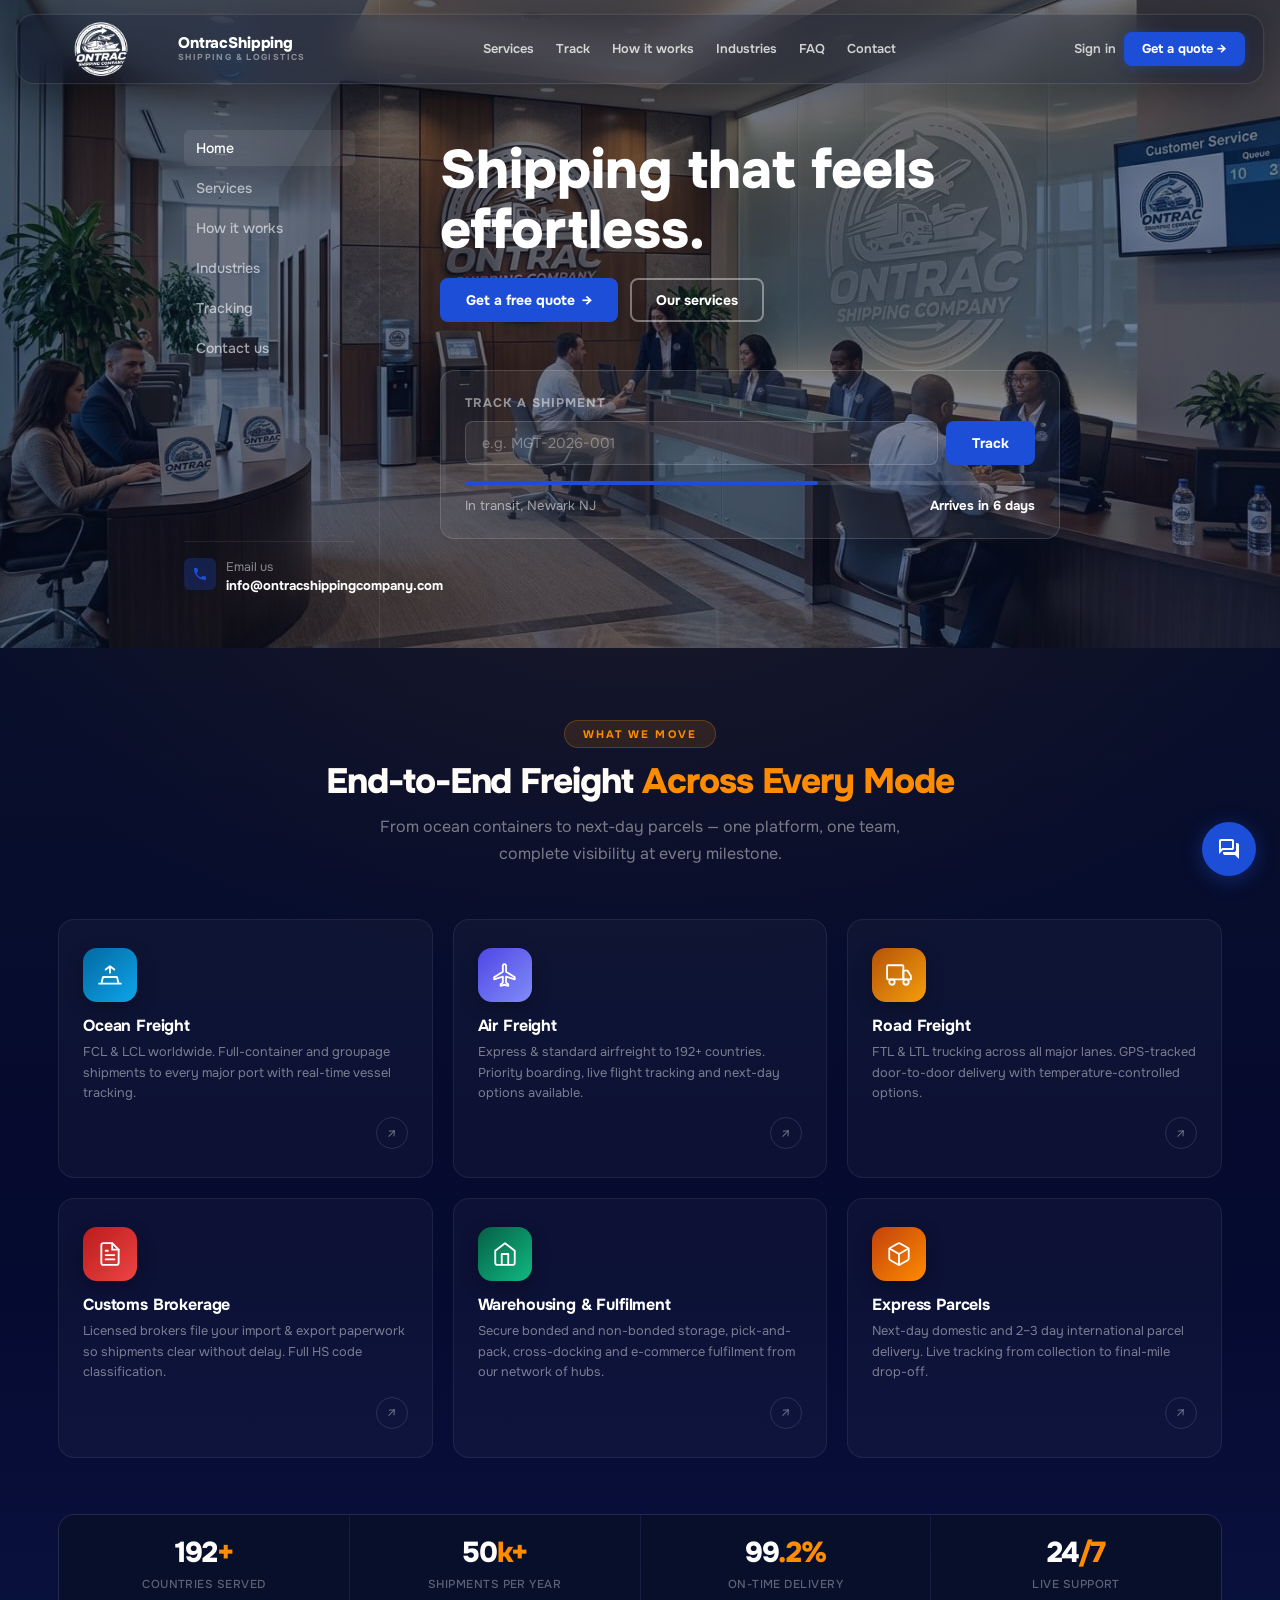
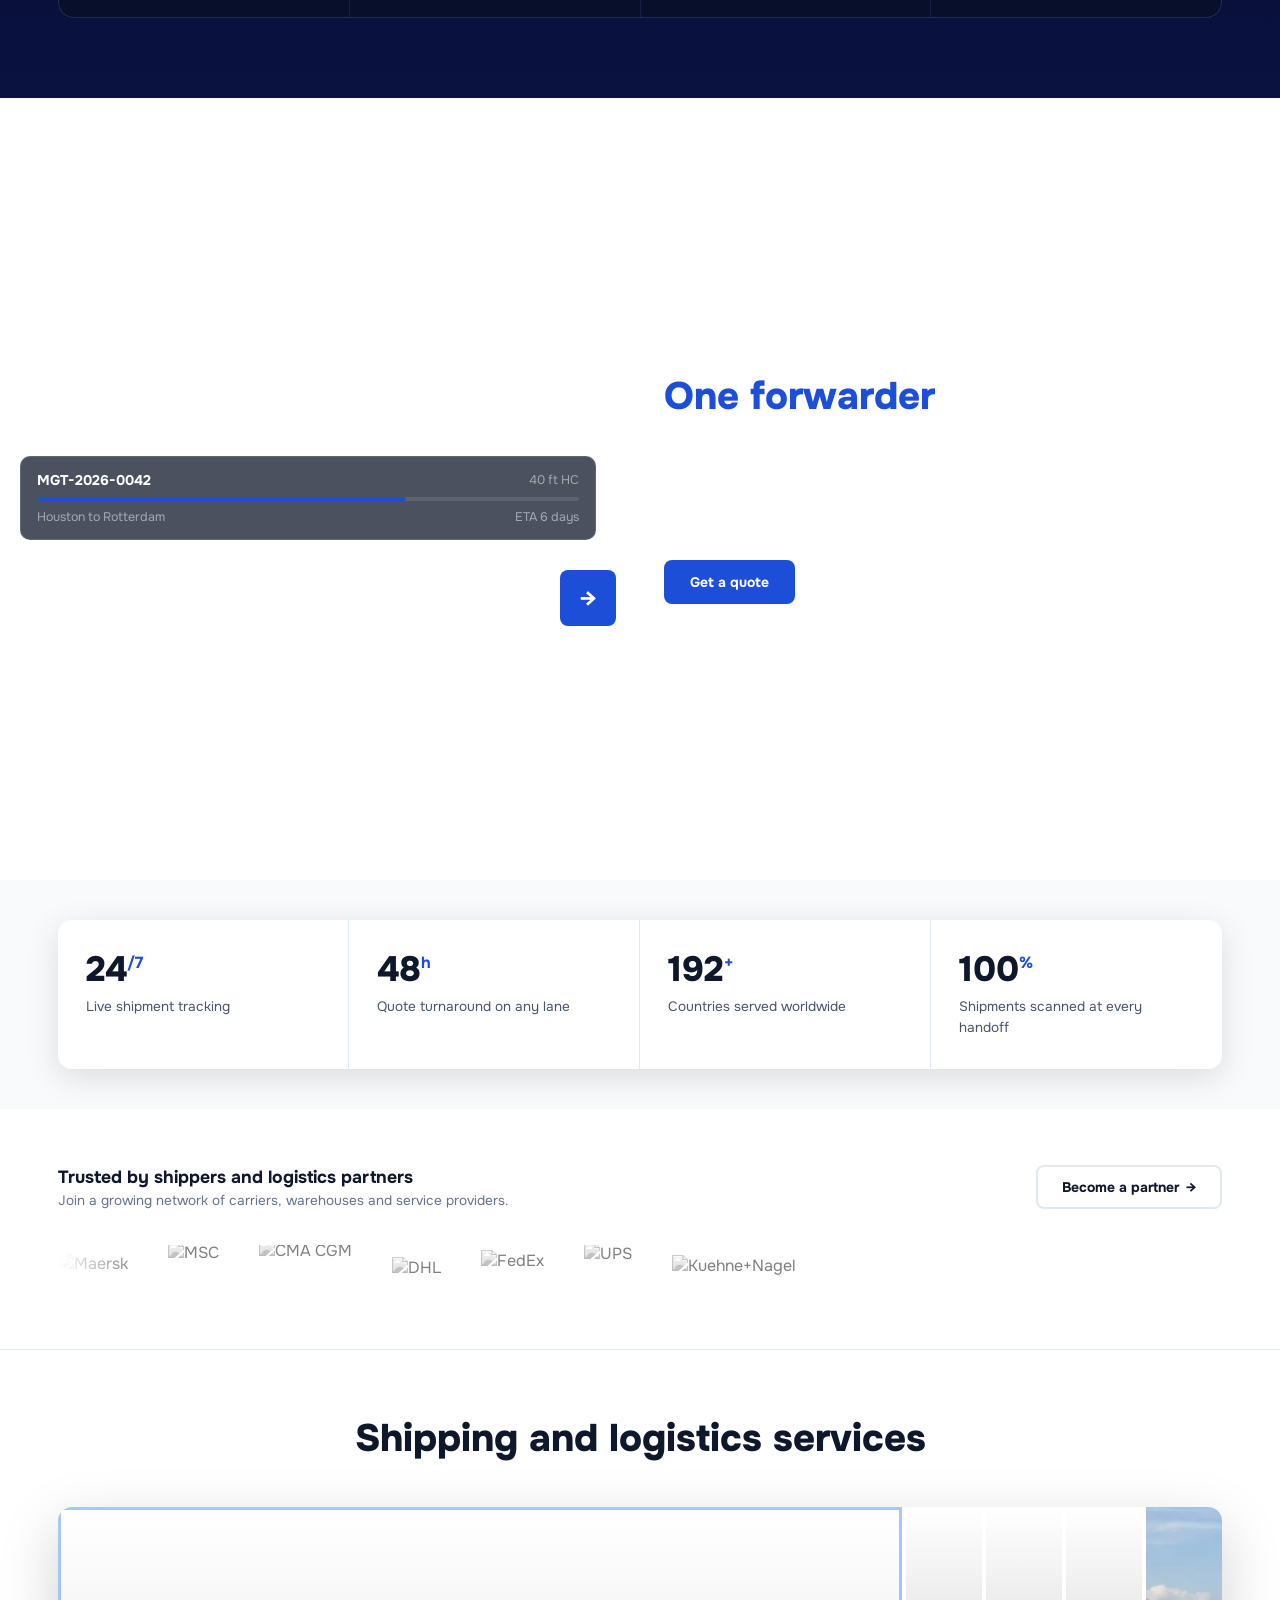
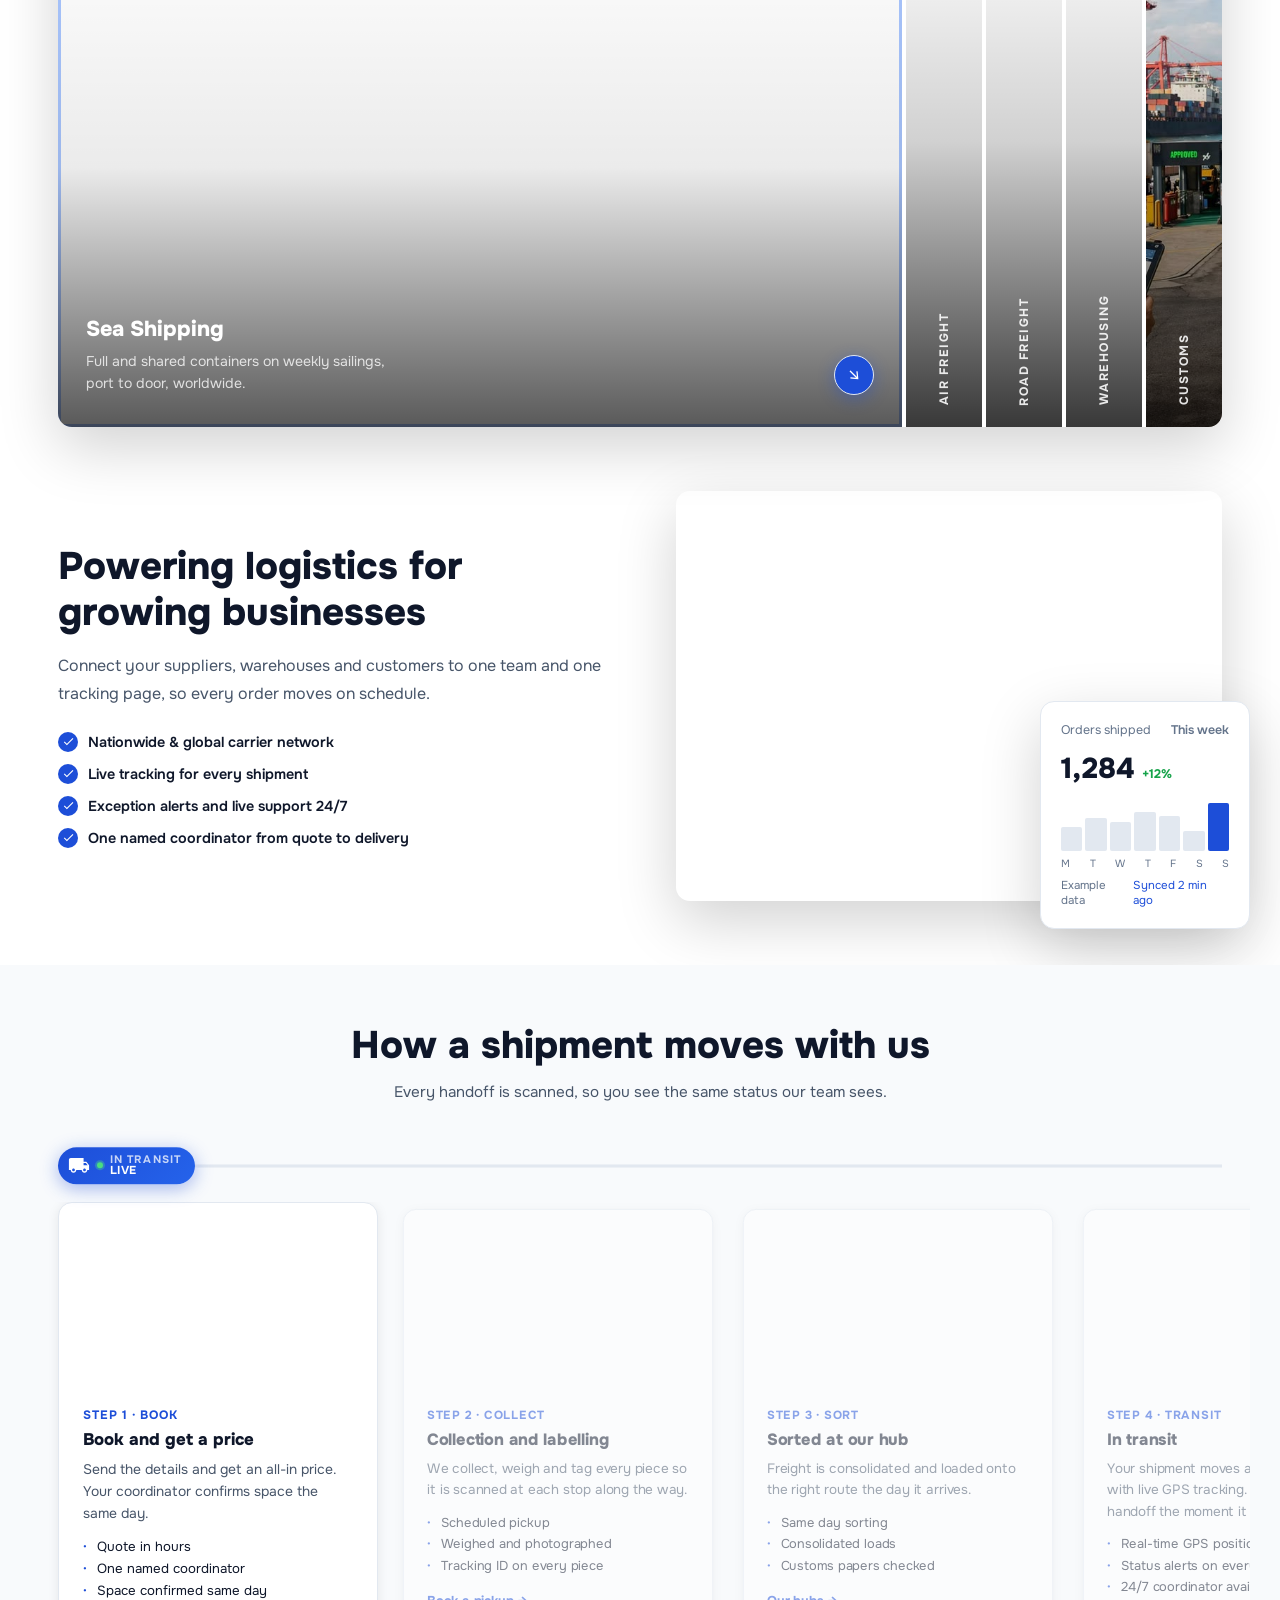
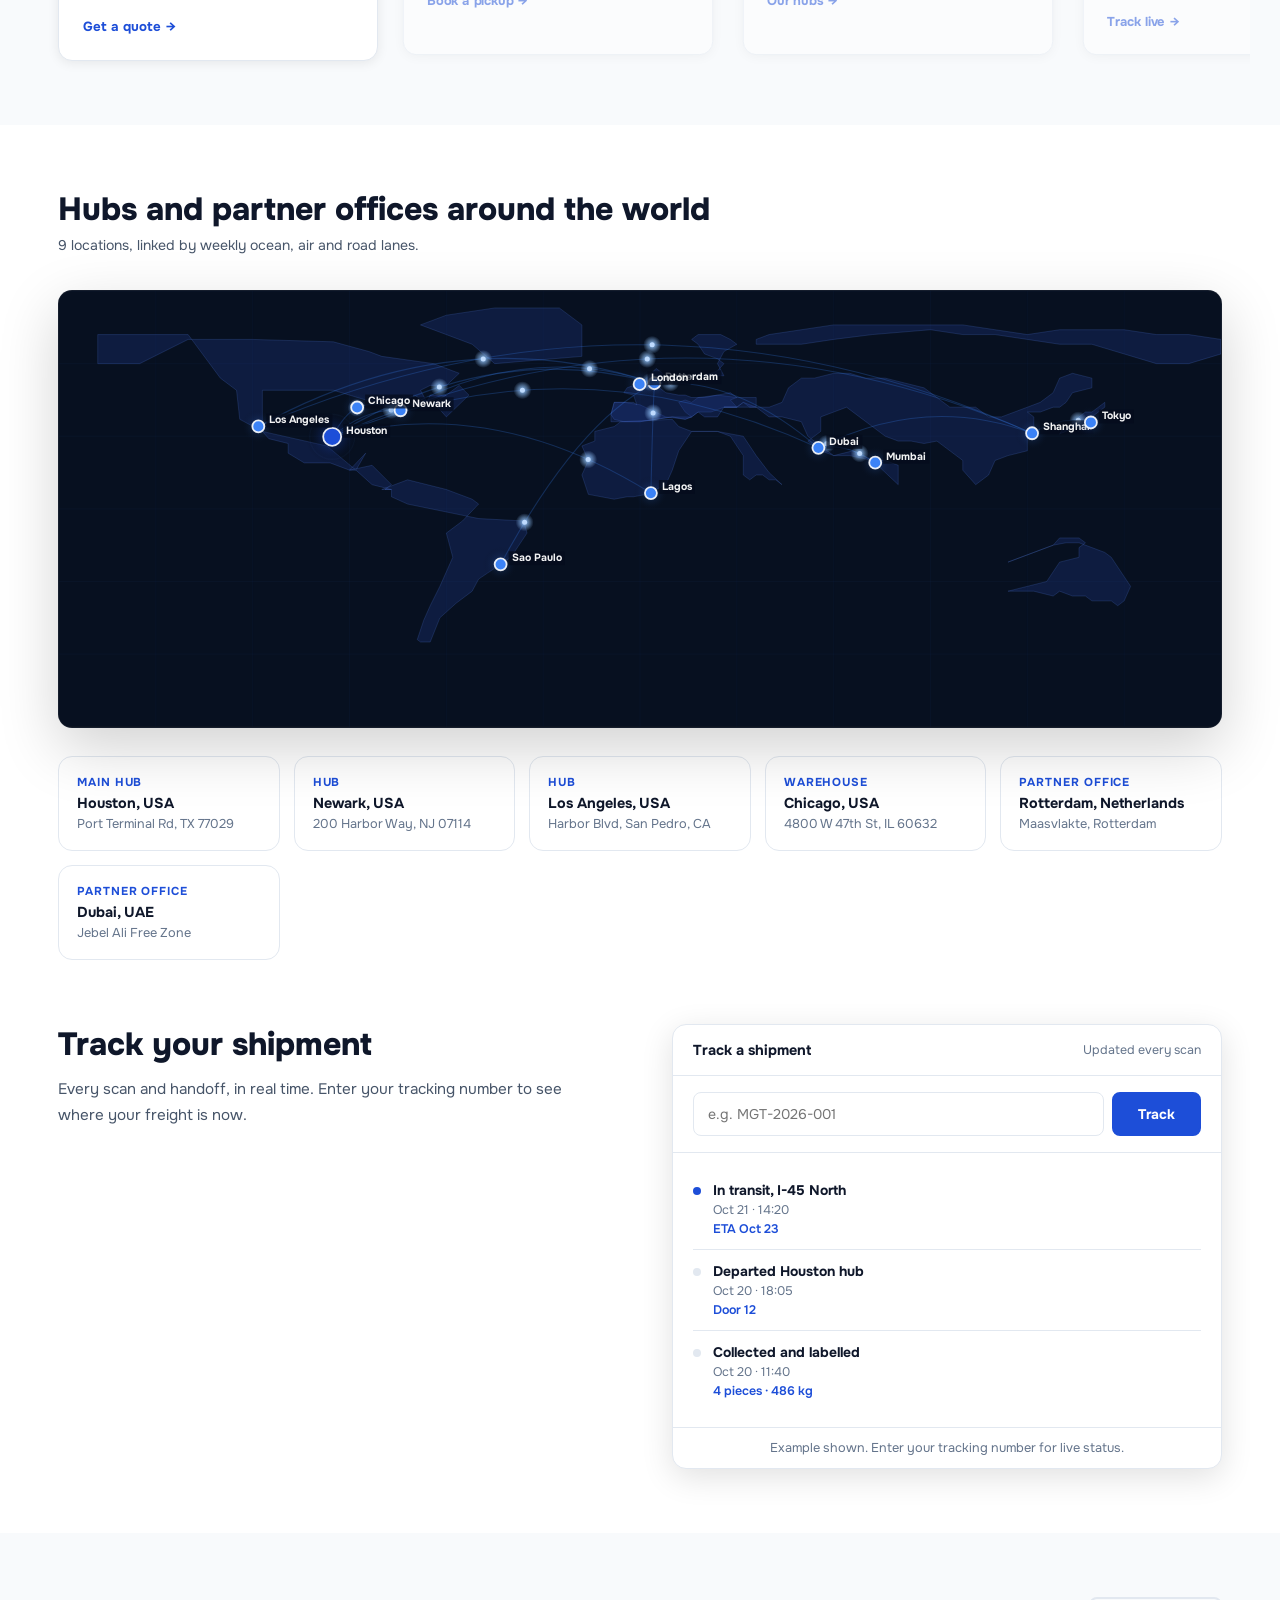
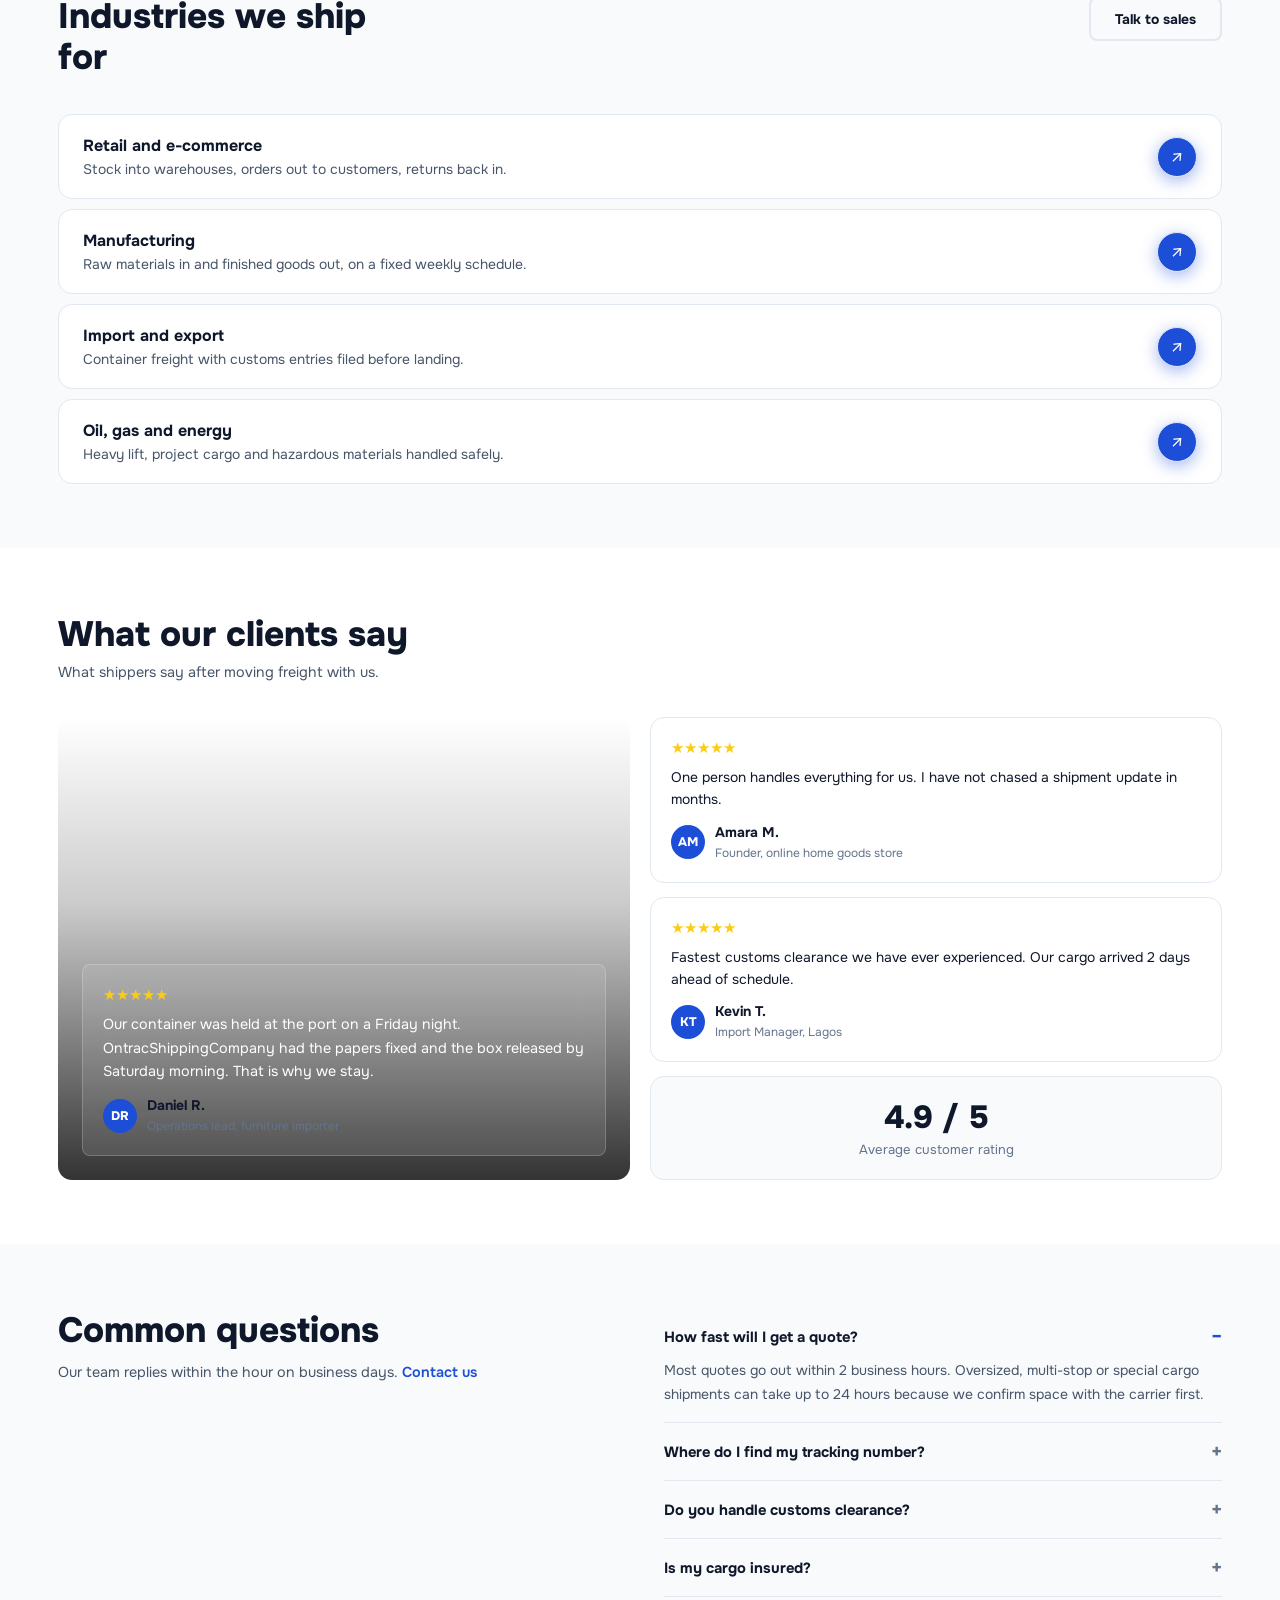
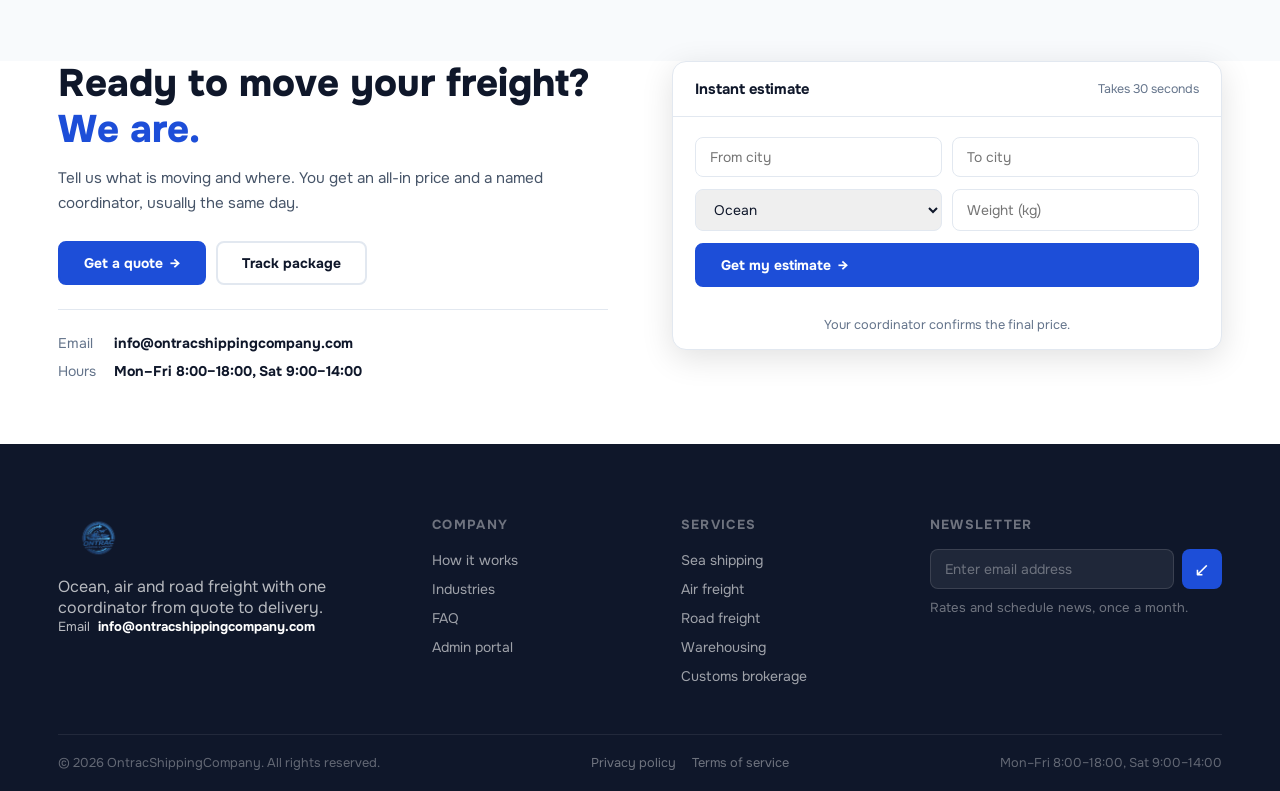
==== commit 4352e4bd: "fix: center hero CTA buttons and tracking widget on mobile screens" ====
--- a/index.html
+++ b/index.html
@@ -1,4 +1,4 @@
-<!DOCTYPE html>
+﻿<!DOCTYPE html>
 <html lang="en">
 <head>
 <meta charset="utf-8">
@@ -668,8 +668,11 @@
   /* Hero & layout */
   .hero-grid{grid-template-columns:1fr}
   .side{display:none}
-  .hero-main{padding:88px 24px 48px}
-  .ctas{flex-direction:column}
+  .hero-main{padding:88px 24px 48px;justify-content:center;align-items:center;text-align:center}
+  .hero-body{max-width:100%;margin:0 auto;display:flex;flex-direction:column;align-items:center}
+  .ctas{flex-direction:column;align-items:center;width:100%}
+  .ctas .btn,.ctas .ghost-w{width:100%;max-width:420px;text-align:center;justify-content:center;box-sizing:border-box}
+  .htrack{width:100%;max-width:420px;margin:0 auto;text-align:left}
   .stats-row{grid-template-columns:1fr 1fr}
   .stats-row > div{border-right:none;border-bottom:1px solid var(--mid)}
   .acc-row{height:420px}
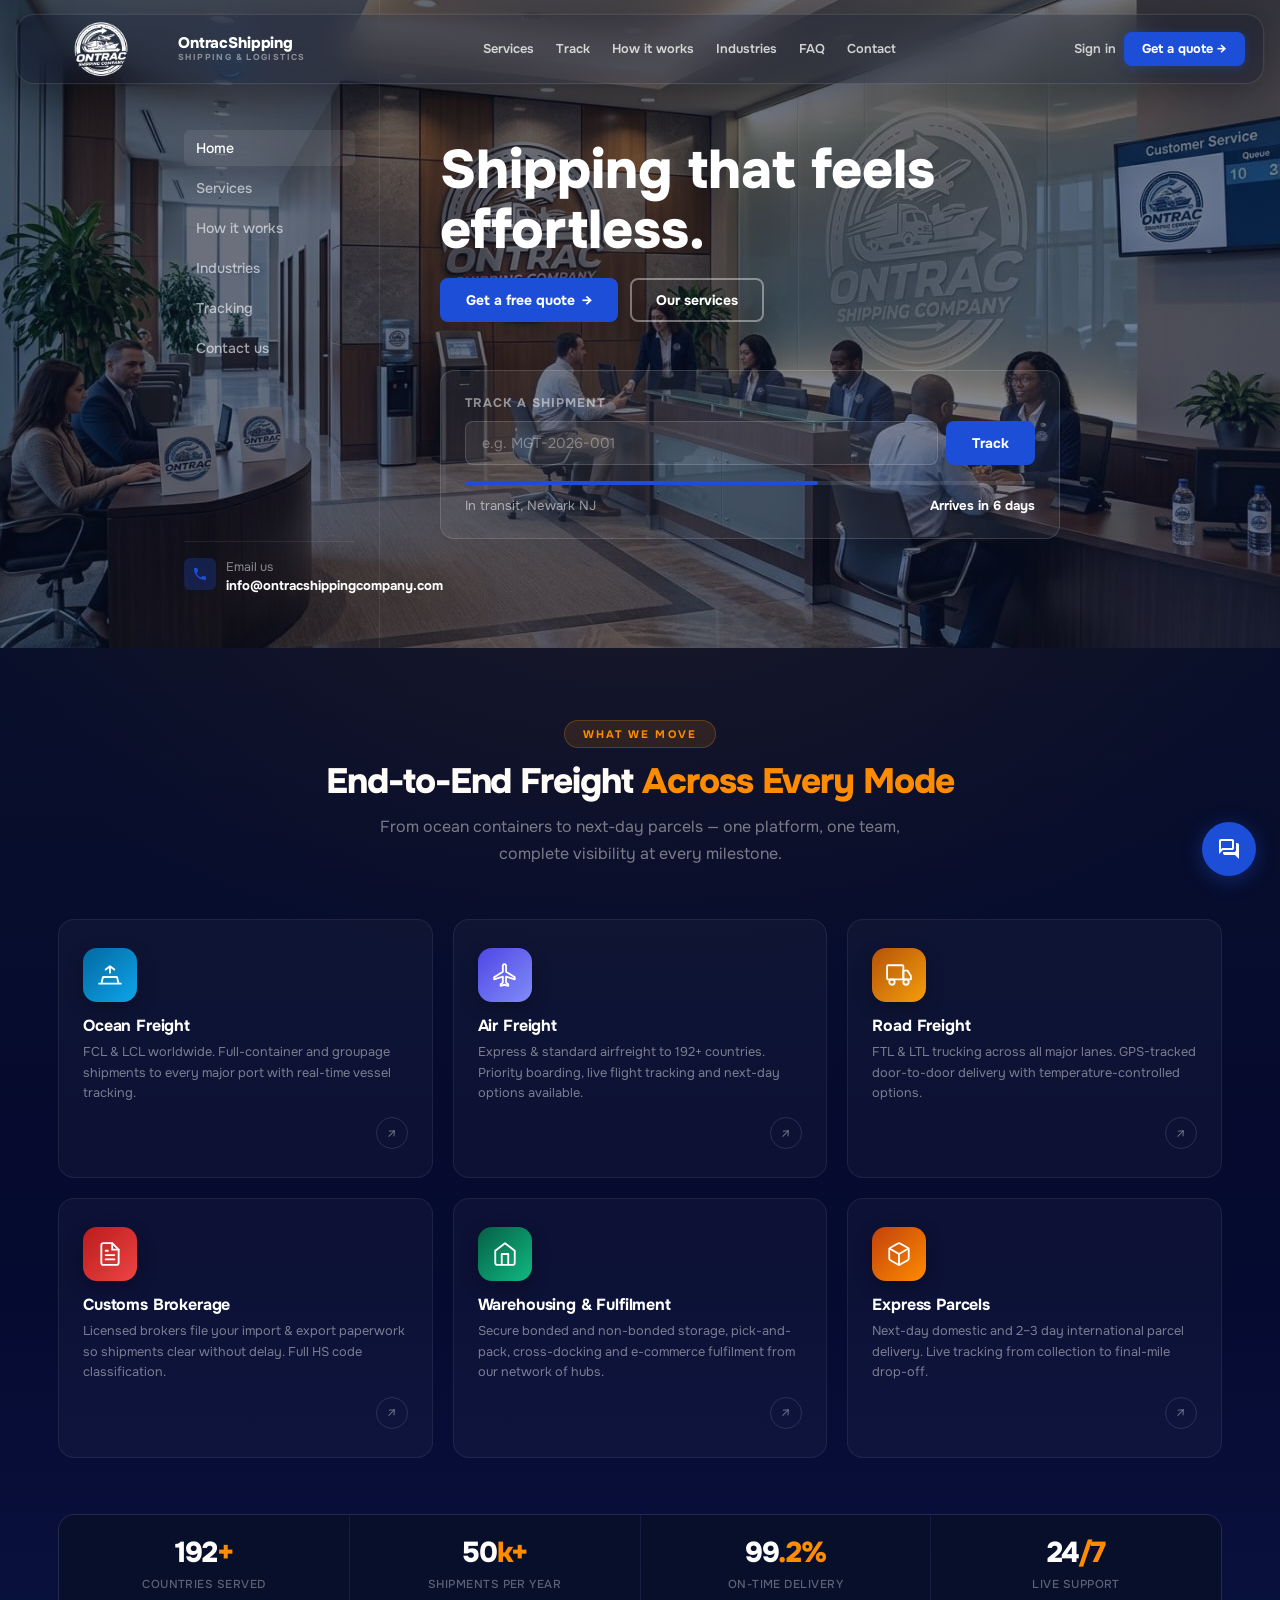
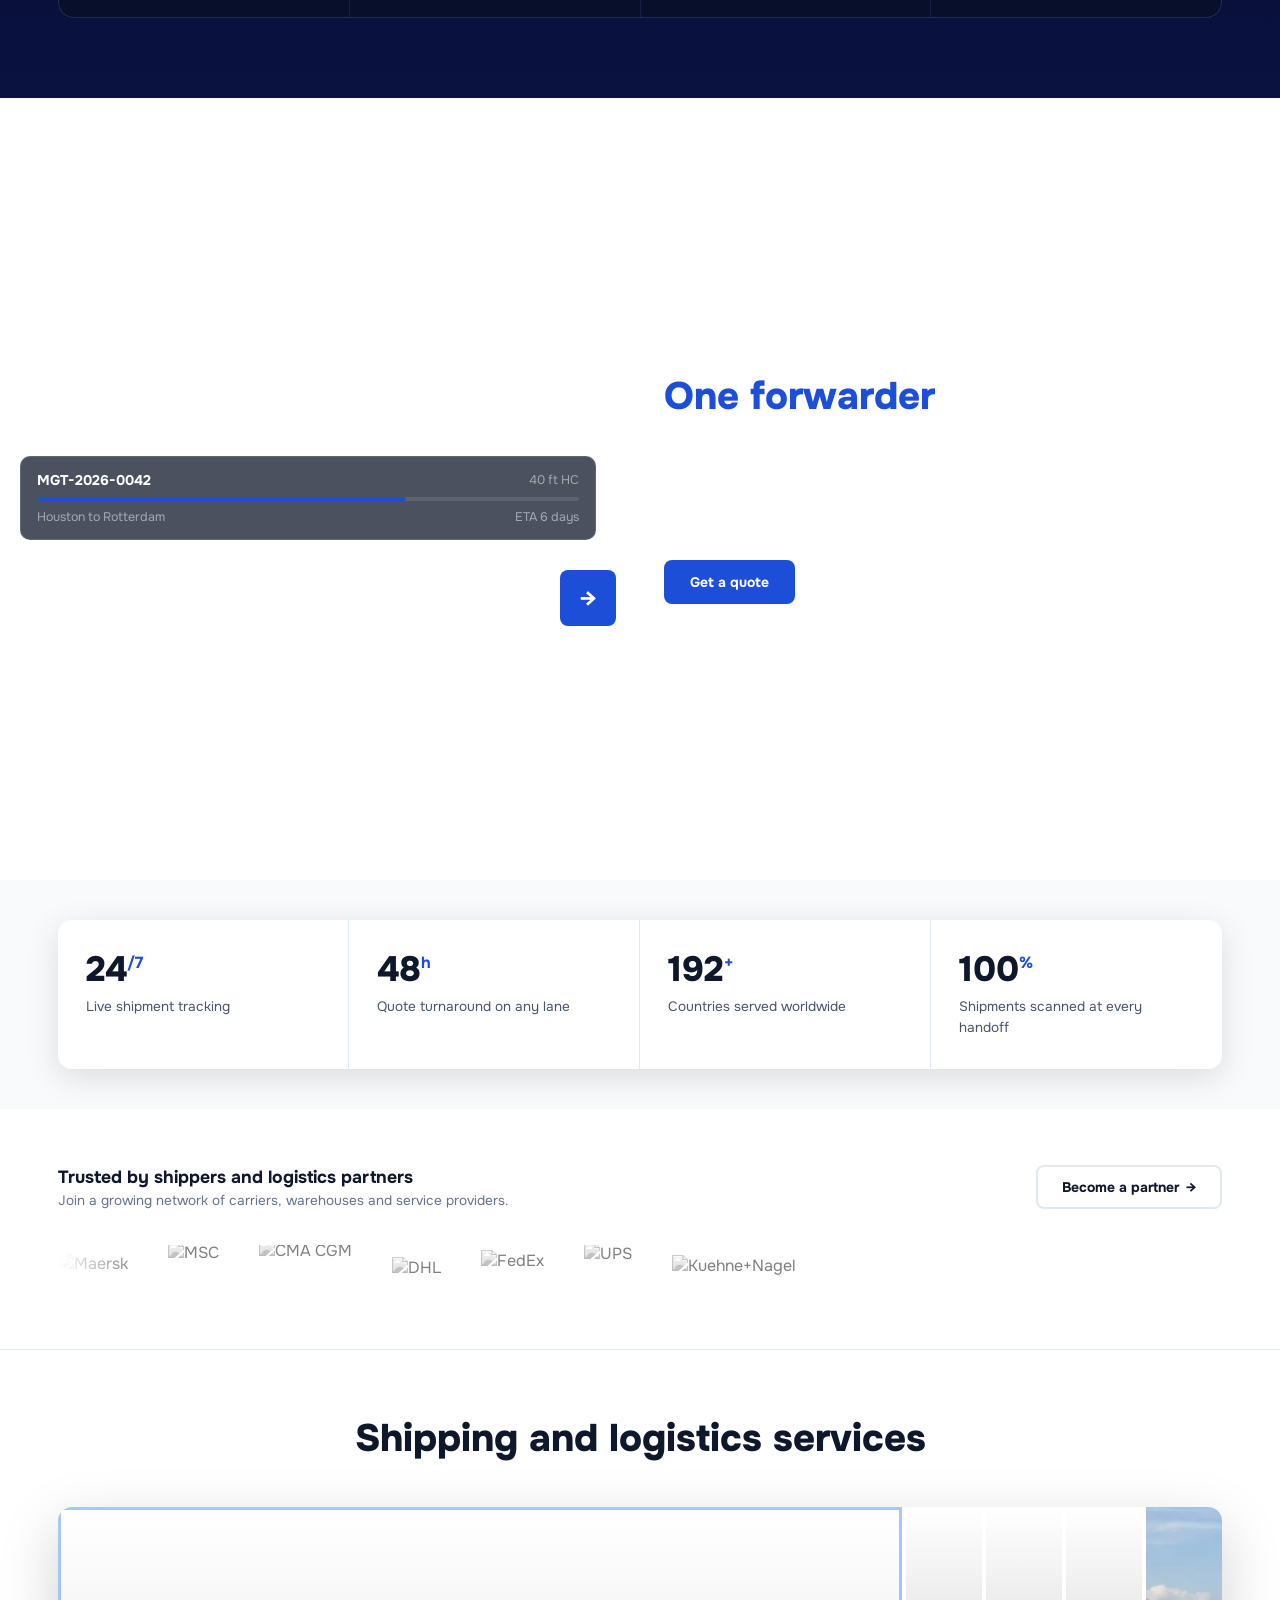
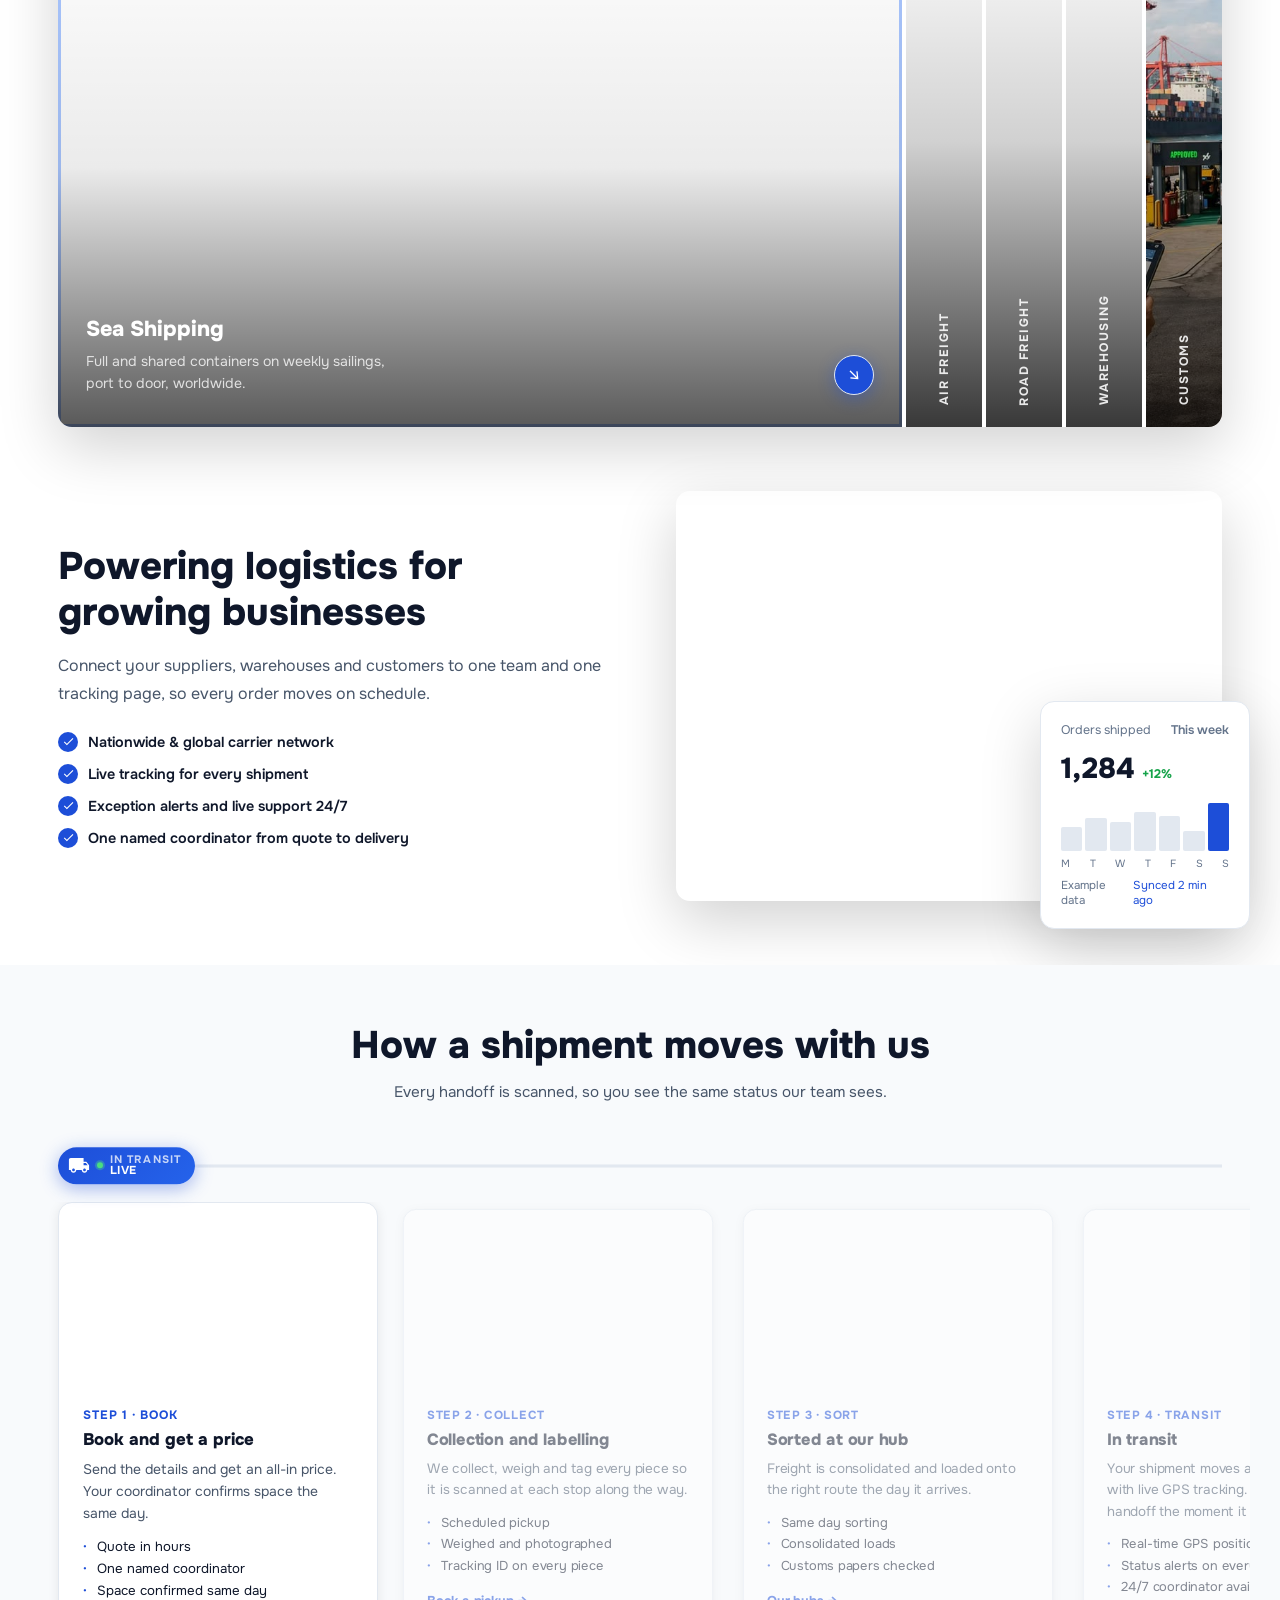
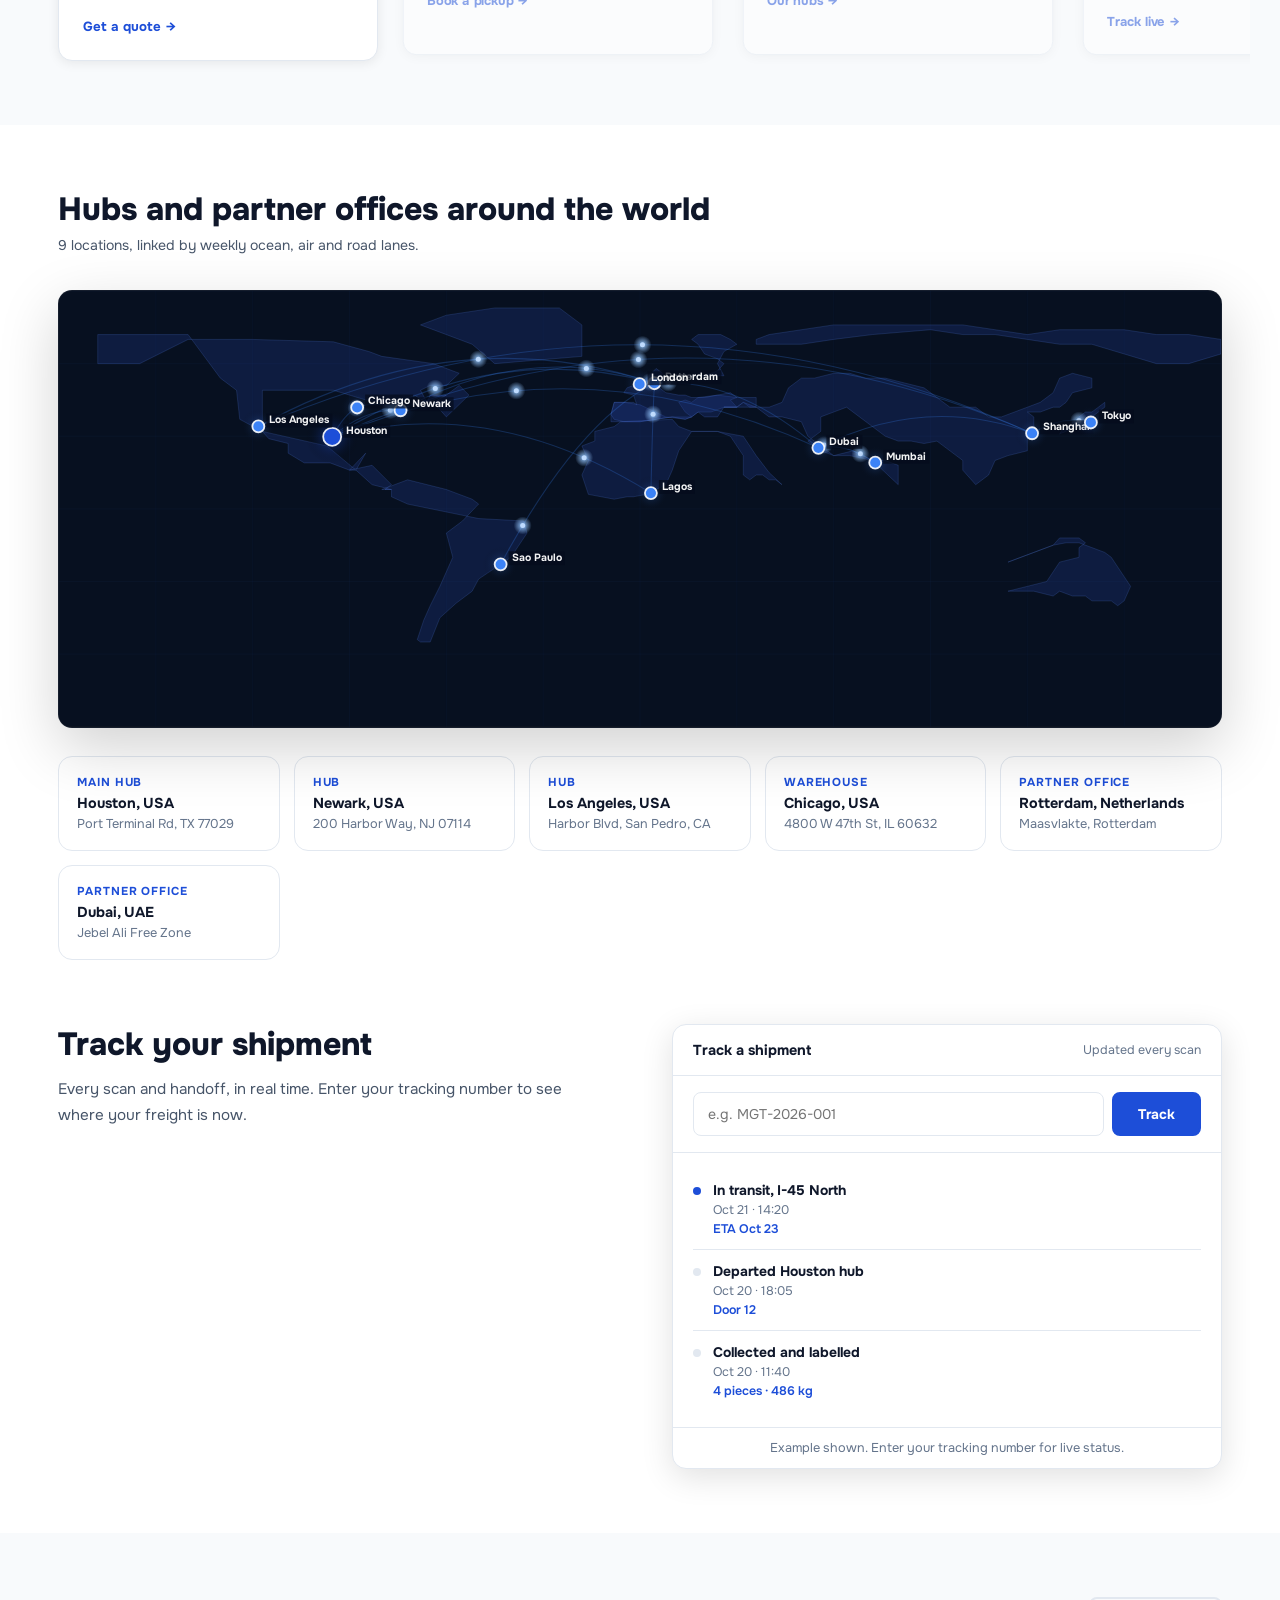
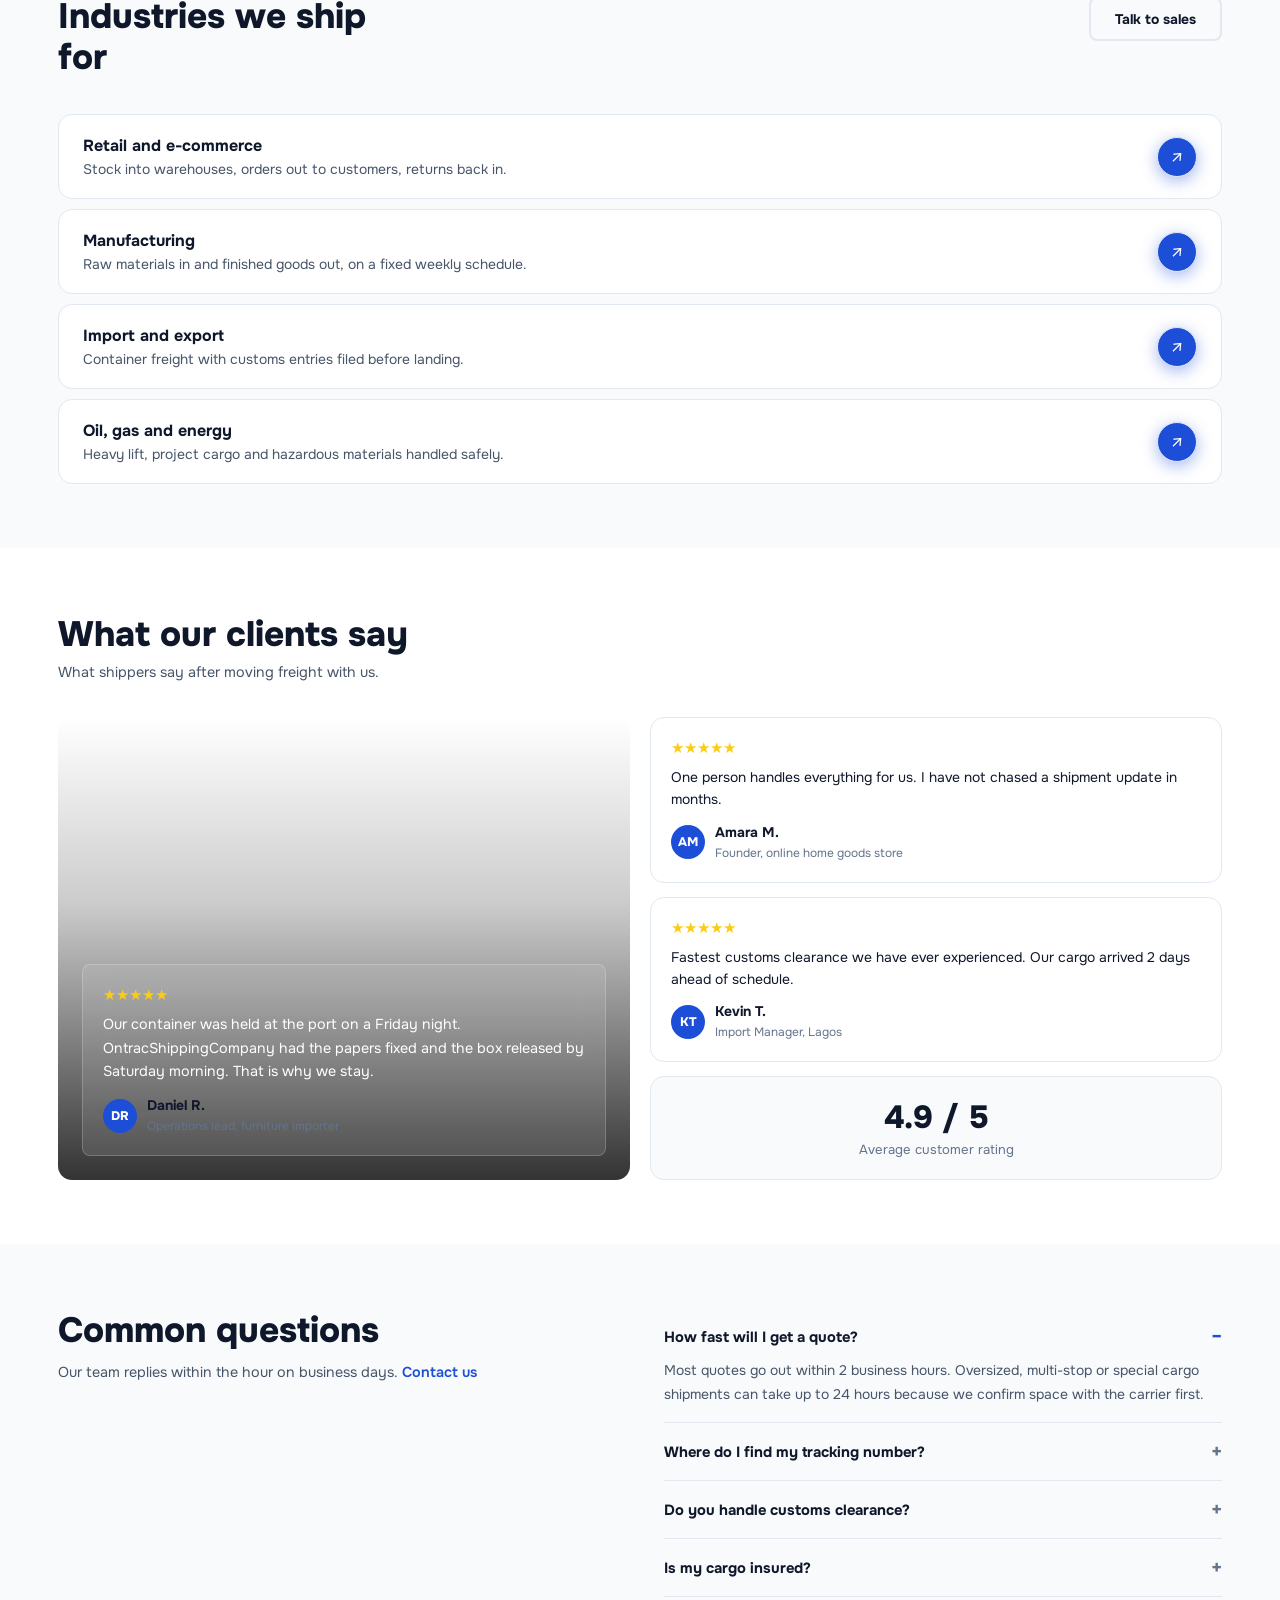
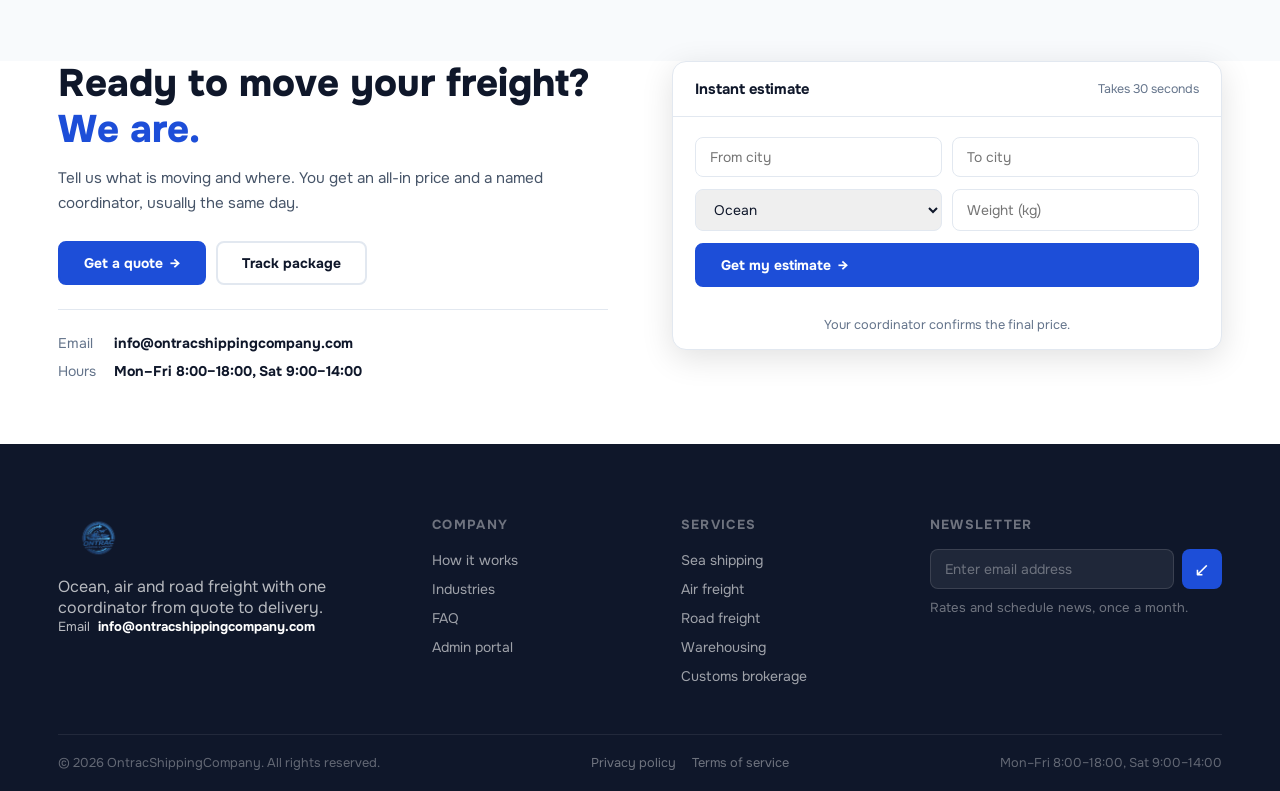
==== commit 04afcad9: "fix: truly symmetric hero centering on mobile - fix overflow-x from rail-wrap and equal padding" ====
--- a/index.html
+++ b/index.html
@@ -668,11 +668,18 @@
   /* Hero & layout */
   .hero-grid{grid-template-columns:1fr}
   .side{display:none}
-  .hero-main{padding:88px 24px 48px;justify-content:center;align-items:center;text-align:center}
-  .hero-body{max-width:100%;margin:0 auto;display:flex;flex-direction:column;align-items:center}
-  .ctas{flex-direction:column;align-items:center;width:100%}
-  .ctas .btn,.ctas .ghost-w{width:100%;max-width:420px;text-align:center;justify-content:center;box-sizing:border-box}
-  .htrack{width:100%;max-width:420px;margin:0 auto;text-align:left}
+  /* ── MOBILE HERO: perfectly centered, equal margins ── */
+  .ph-hero{overflow-x:hidden}
+  .hero-grid{grid-template-columns:1fr !important;width:100% !important}
+  .hero-main{padding:100px 24px 52px !important;display:flex !important;flex-direction:column !important;justify-content:center !important;align-items:center !important;text-align:center !important;width:100% !important;box-sizing:border-box !important;margin:0 !important}
+  .hero-body{width:100% !important;max-width:460px !important;margin:0 auto !important;display:flex !important;flex-direction:column !important;align-items:center !important;text-align:center !important;box-sizing:border-box !important}
+  .hero-body > div{width:100% !important;text-align:center !important;box-sizing:border-box !important}
+  .hero-body h1{text-align:center !important;width:100% !important}
+  .ctas{flex-direction:column !important;align-items:center !important;width:100% !important}
+  .ctas .btn,.ctas a.btn,.ctas a{display:flex !important;width:100% !important;max-width:100% !important;text-align:center !important;justify-content:center !important;box-sizing:border-box !important;margin:0 !important}
+  .htrack{width:100% !important;max-width:100% !important;margin:0 !important;box-sizing:border-box !important}
+  /* fix rail overflow pushing page right */
+  .rail-wrap{padding:0 16px 40px !important;margin:0 !important}
   .stats-row{grid-template-columns:1fr 1fr}
   .stats-row > div{border-right:none;border-bottom:1px solid var(--mid)}
   .acc-row{height:420px}
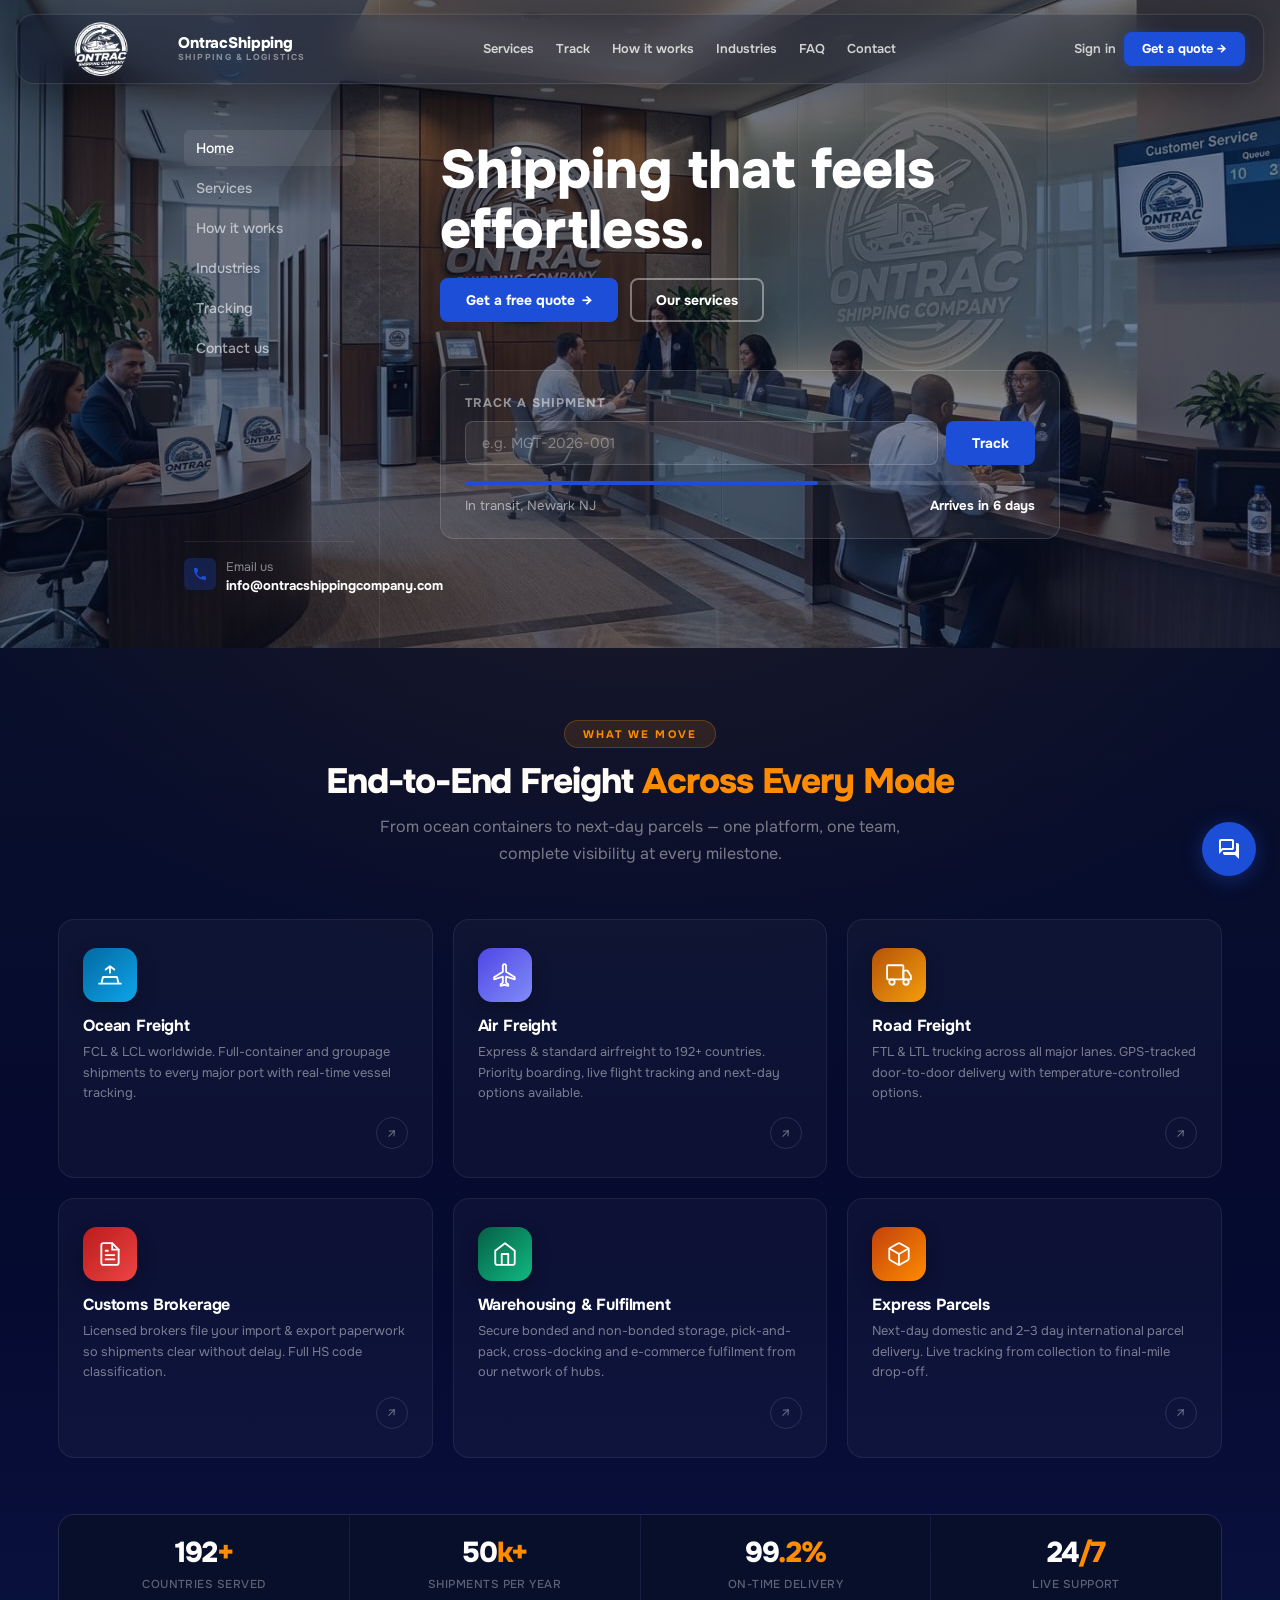
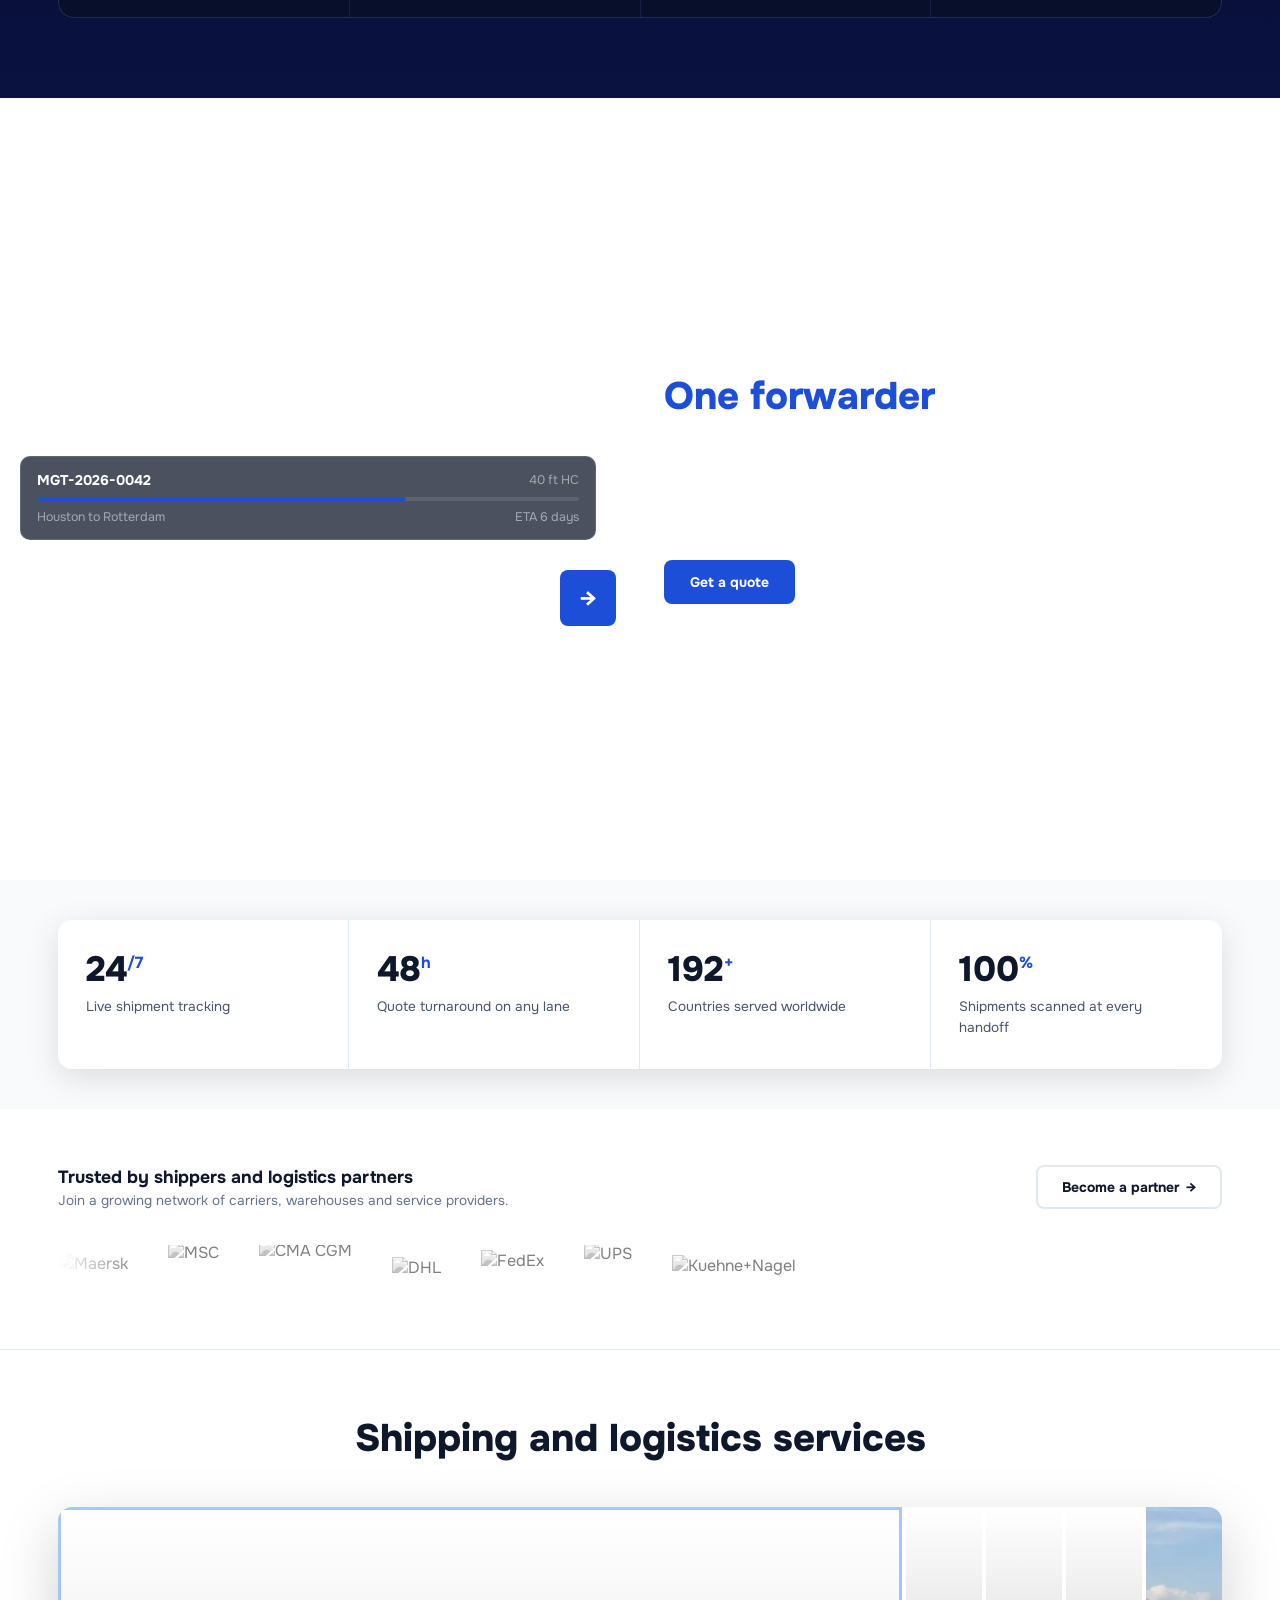
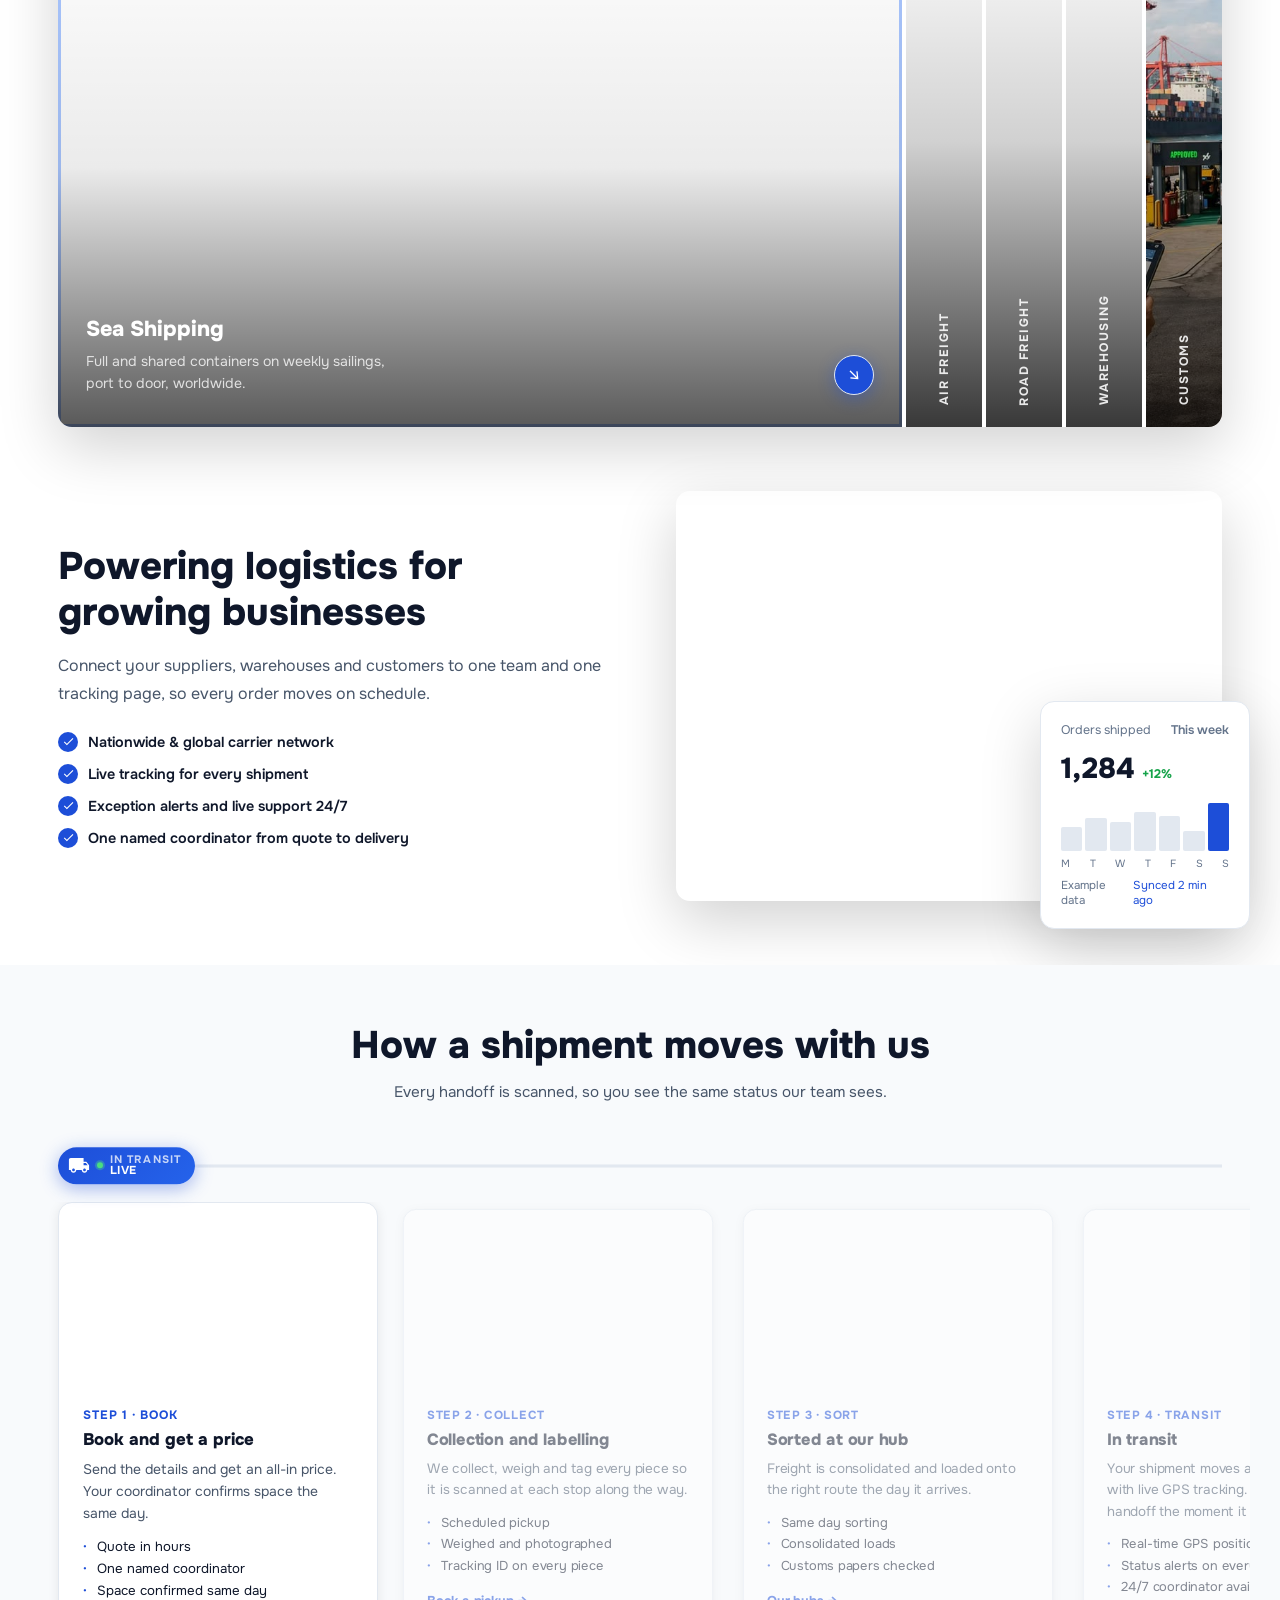
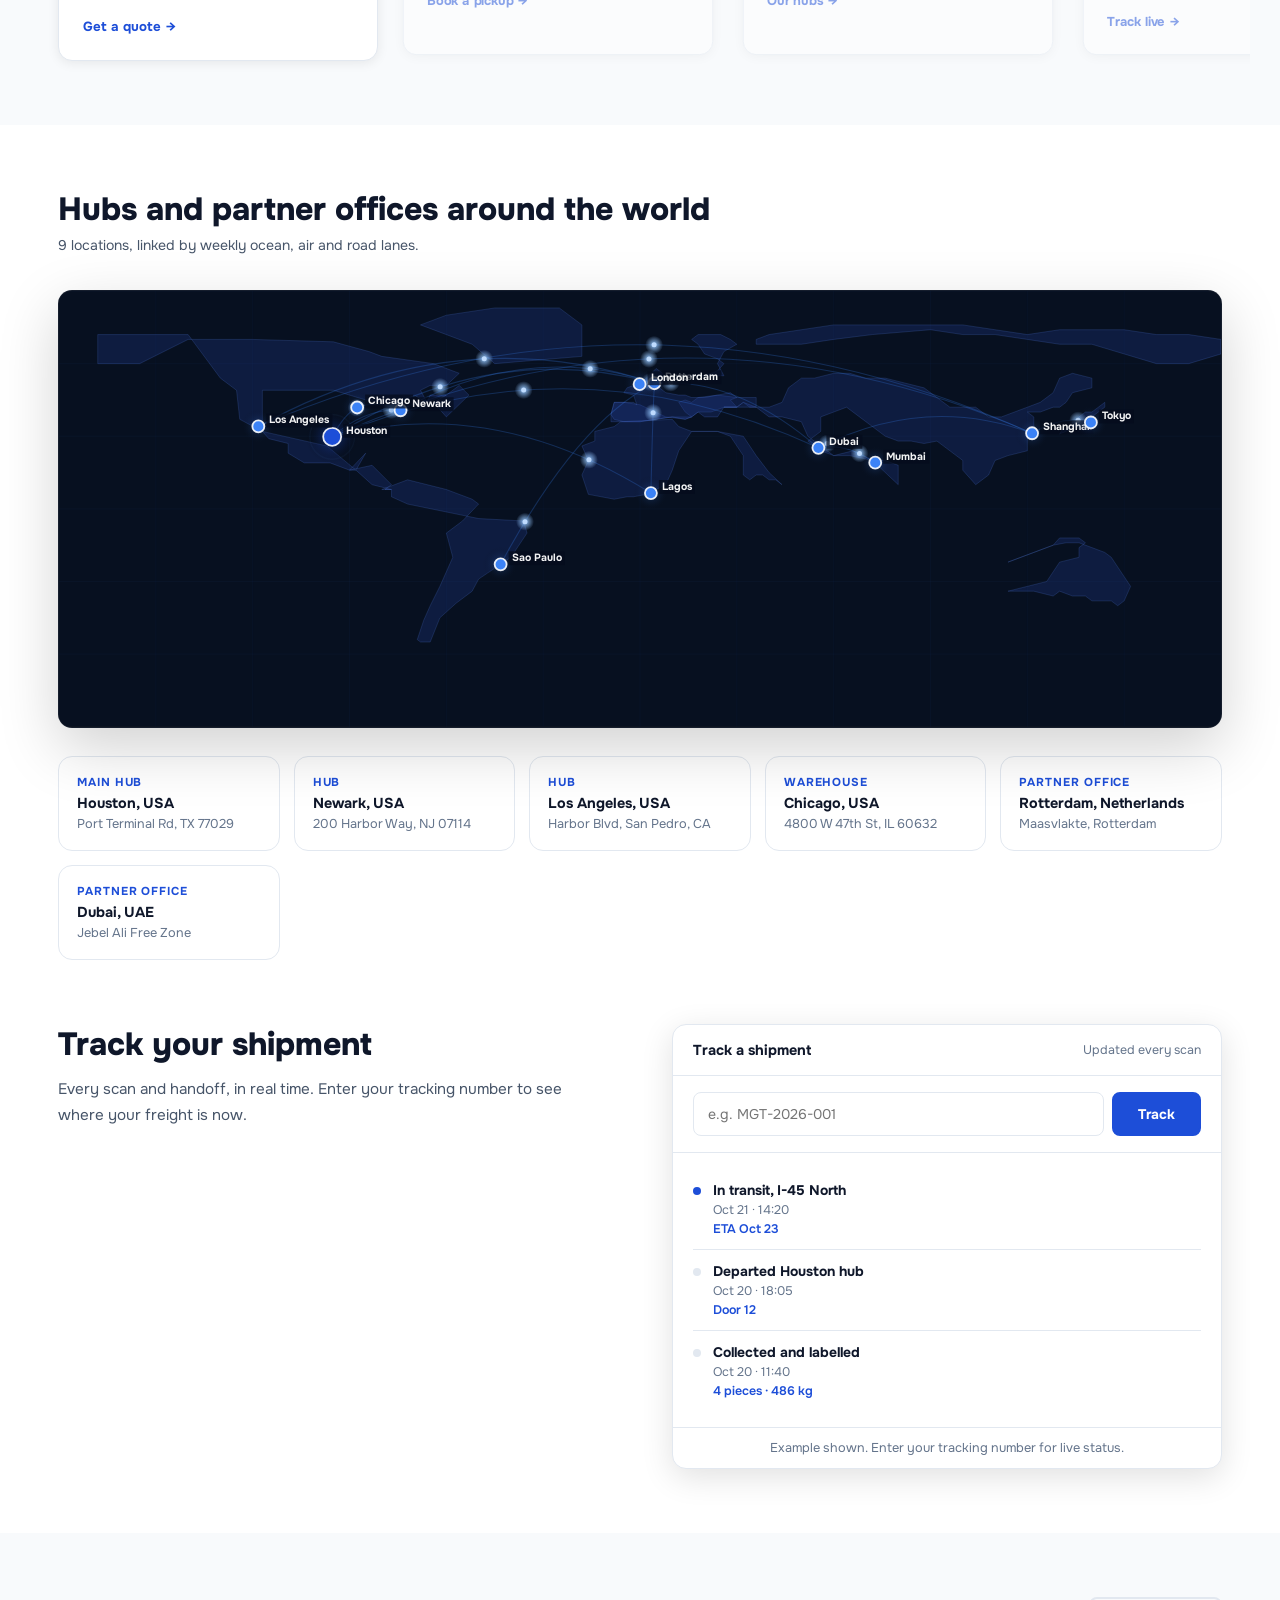
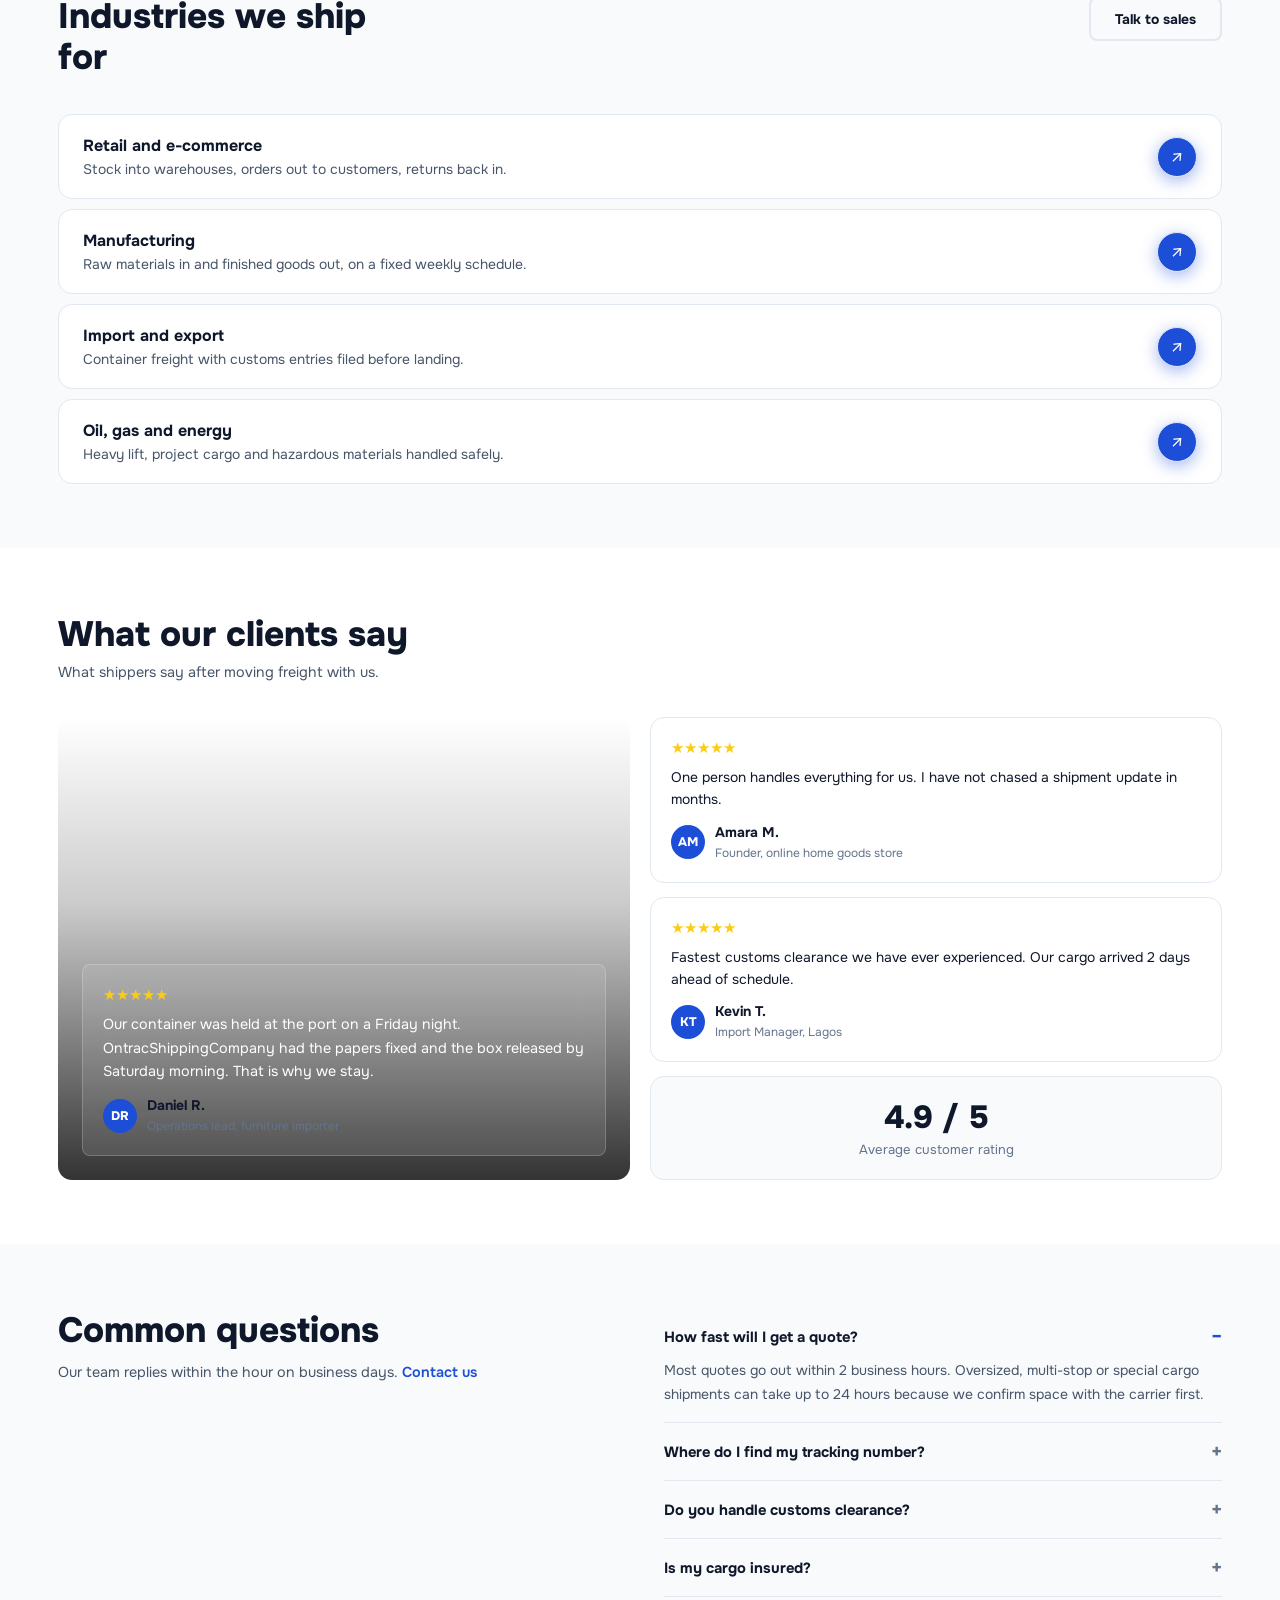
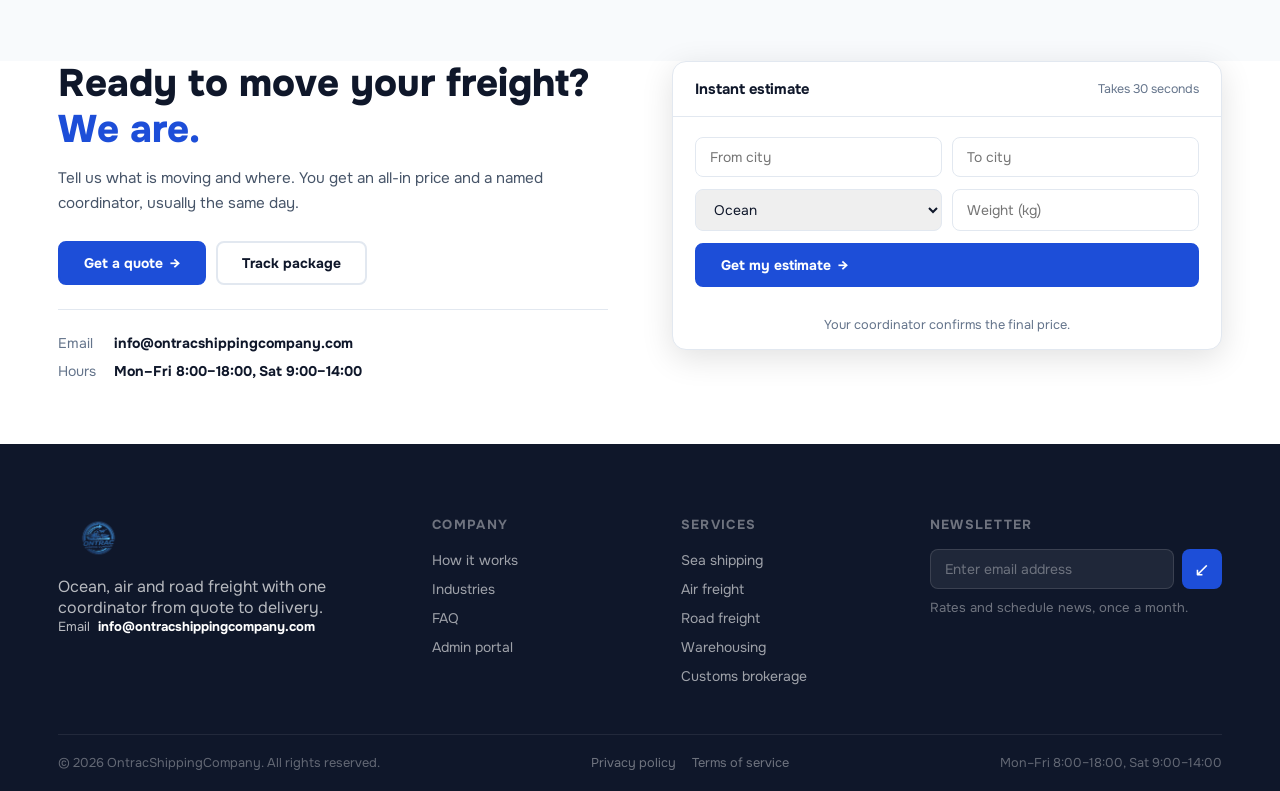
==== commit bee7b918: "fix: kill hero grid on mobile, use block layout for perfect centering - no more sidebar ghost column" ====
--- a/index.html
+++ b/index.html
@@ -668,18 +668,17 @@
   /* Hero & layout */
   .hero-grid{grid-template-columns:1fr}
   .side{display:none}
-  /* ── MOBILE HERO: perfectly centered, equal margins ── */
-  .ph-hero{overflow-x:hidden}
-  .hero-grid{grid-template-columns:1fr !important;width:100% !important}
-  .hero-main{padding:100px 24px 52px !important;display:flex !important;flex-direction:column !important;justify-content:center !important;align-items:center !important;text-align:center !important;width:100% !important;box-sizing:border-box !important;margin:0 !important}
-  .hero-body{width:100% !important;max-width:460px !important;margin:0 auto !important;display:flex !important;flex-direction:column !important;align-items:center !important;text-align:center !important;box-sizing:border-box !important}
+  /* ── MOBILE HERO: kill grid, center everything ── */
+  .ph-hero,.in.hero-grid,.hero-grid{display:block !important;width:100% !important;padding:0 !important;margin:0 !important;box-sizing:border-box !important}
+  .side{display:none !important}
+  .hero-main{display:flex !important;flex-direction:column !important;align-items:center !important;justify-content:center !important;text-align:center !important;padding:100px 24px 52px !important;width:100% !important;box-sizing:border-box !important;margin:0 !important}
+  .hero-body{width:100% !important;max-width:100% !important;margin:0 !important;display:flex !important;flex-direction:column !important;align-items:center !important;text-align:center !important;box-sizing:border-box !important}
   .hero-body > div{width:100% !important;text-align:center !important;box-sizing:border-box !important}
-  .hero-body h1{text-align:center !important;width:100% !important}
-  .ctas{flex-direction:column !important;align-items:center !important;width:100% !important}
-  .ctas .btn,.ctas a.btn,.ctas a{display:flex !important;width:100% !important;max-width:100% !important;text-align:center !important;justify-content:center !important;box-sizing:border-box !important;margin:0 !important}
-  .htrack{width:100% !important;max-width:100% !important;margin:0 !important;box-sizing:border-box !important}
-  /* fix rail overflow pushing page right */
-  .rail-wrap{padding:0 16px 40px !important;margin:0 !important}
+  .hero-body h1{text-align:center !important}
+  .ctas{flex-direction:column !important;align-items:stretch !important;width:100% !important;gap:10px !important}
+  .ctas .btn,.ctas a{display:flex !important;width:100% !important;justify-content:center !important;text-align:center !important;box-sizing:border-box !important;margin:0 !important}
+  .htrack{width:100% !important;margin:0 !important;box-sizing:border-box !important}
+  .rail-wrap{padding:0 16px 40px !important}
   .stats-row{grid-template-columns:1fr 1fr}
   .stats-row > div{border-right:none;border-bottom:1px solid var(--mid)}
   .acc-row{height:420px}
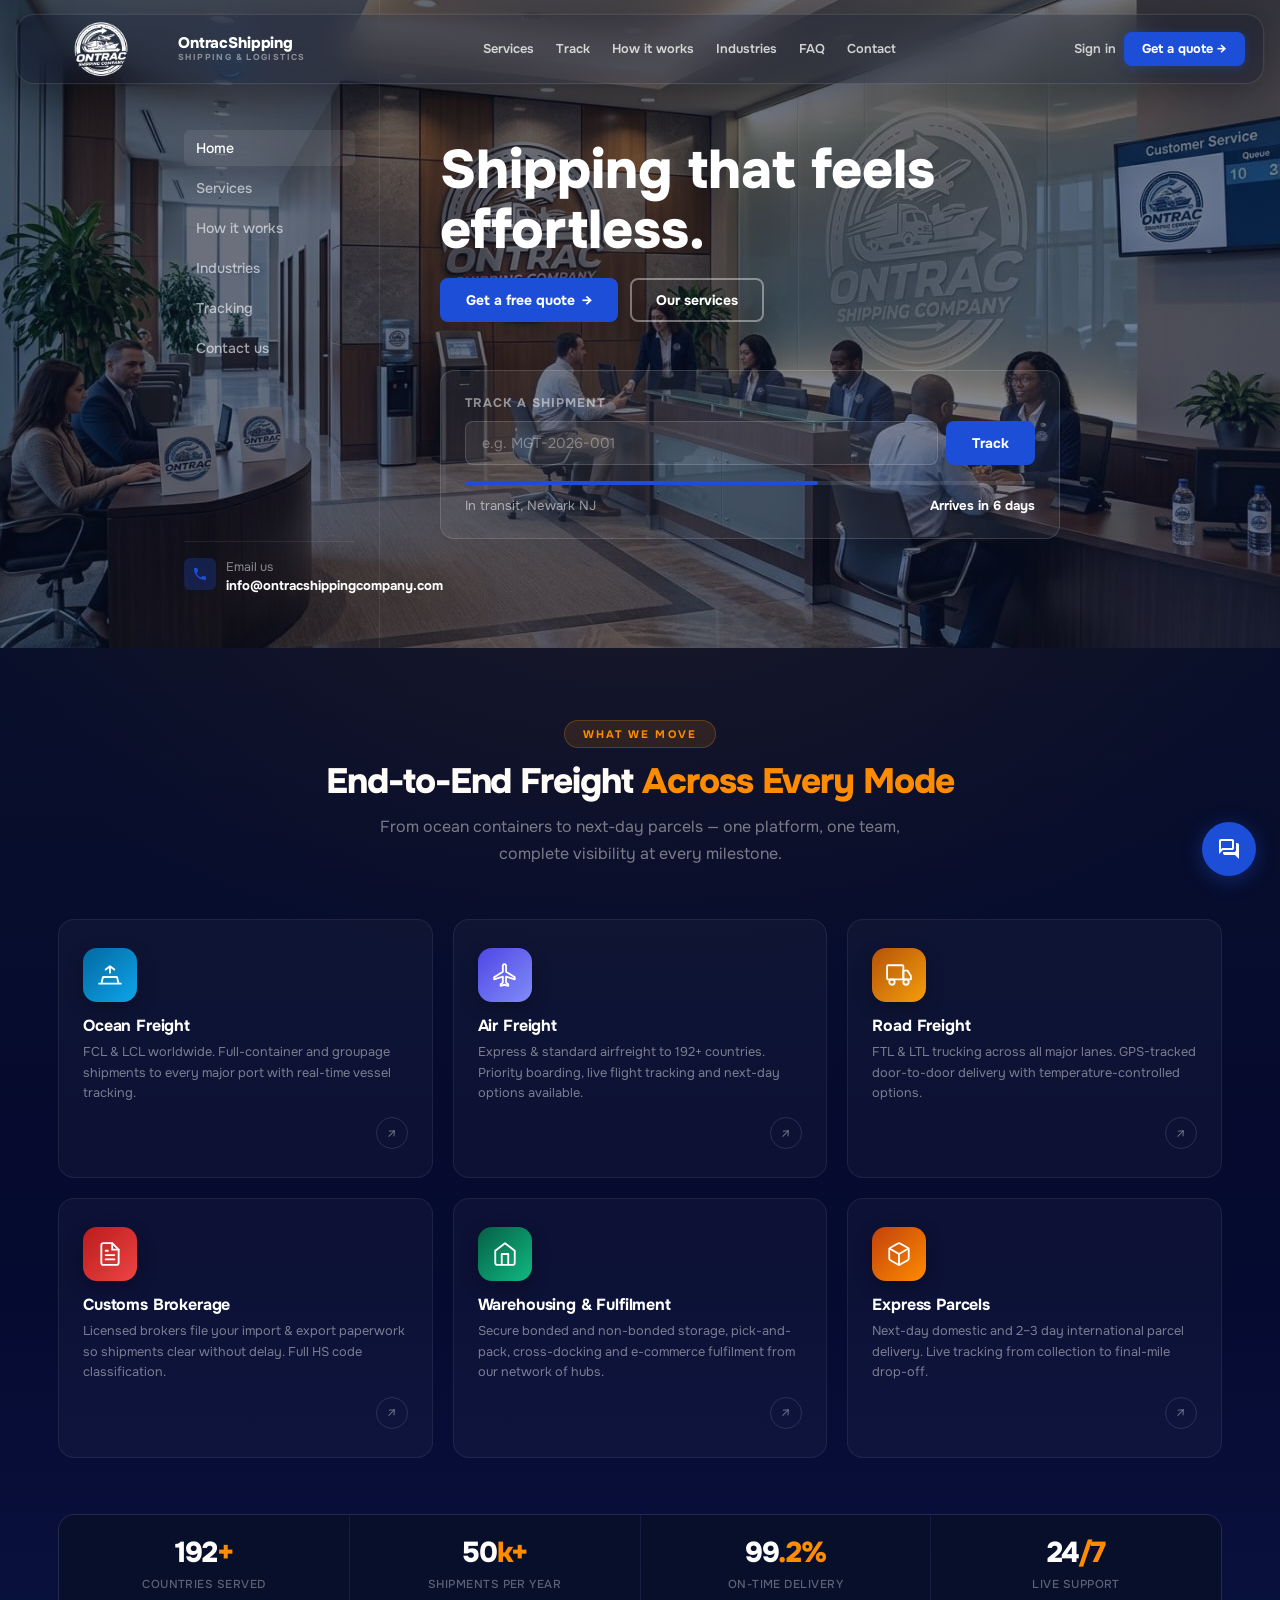
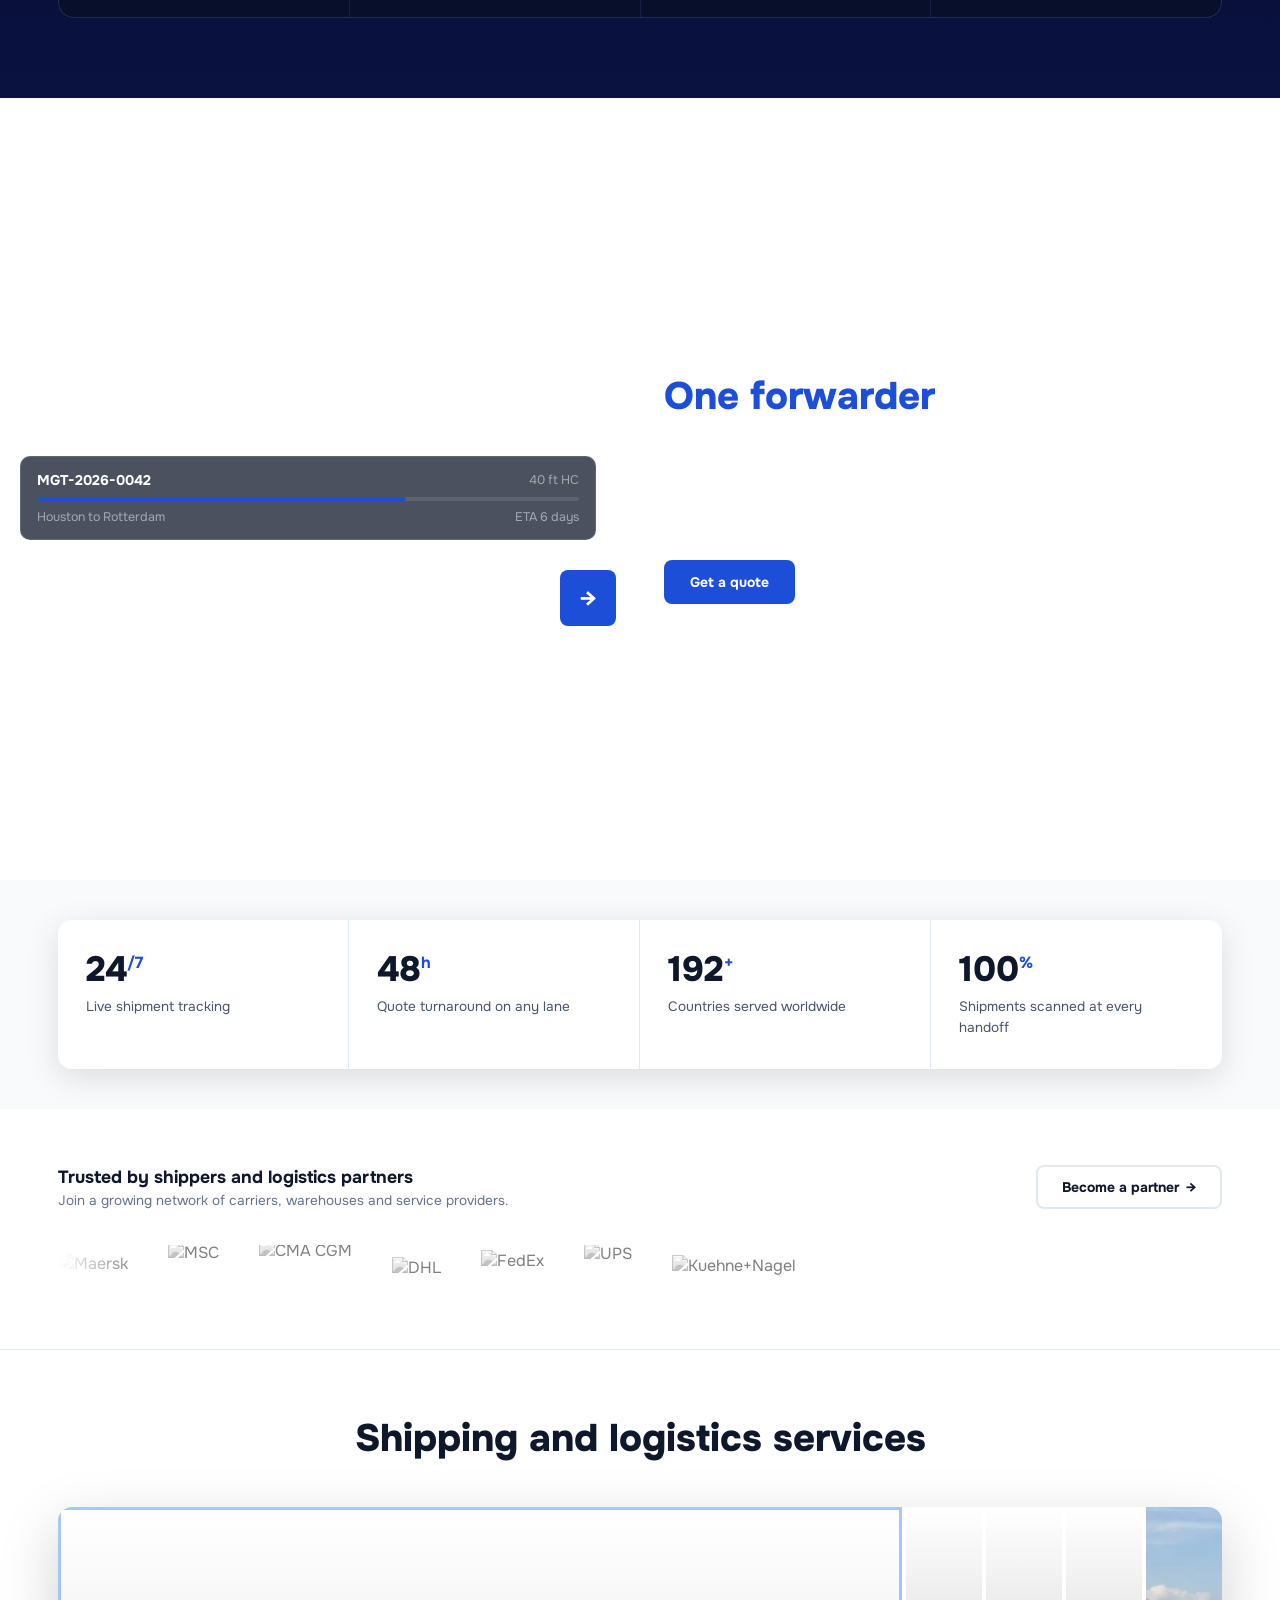
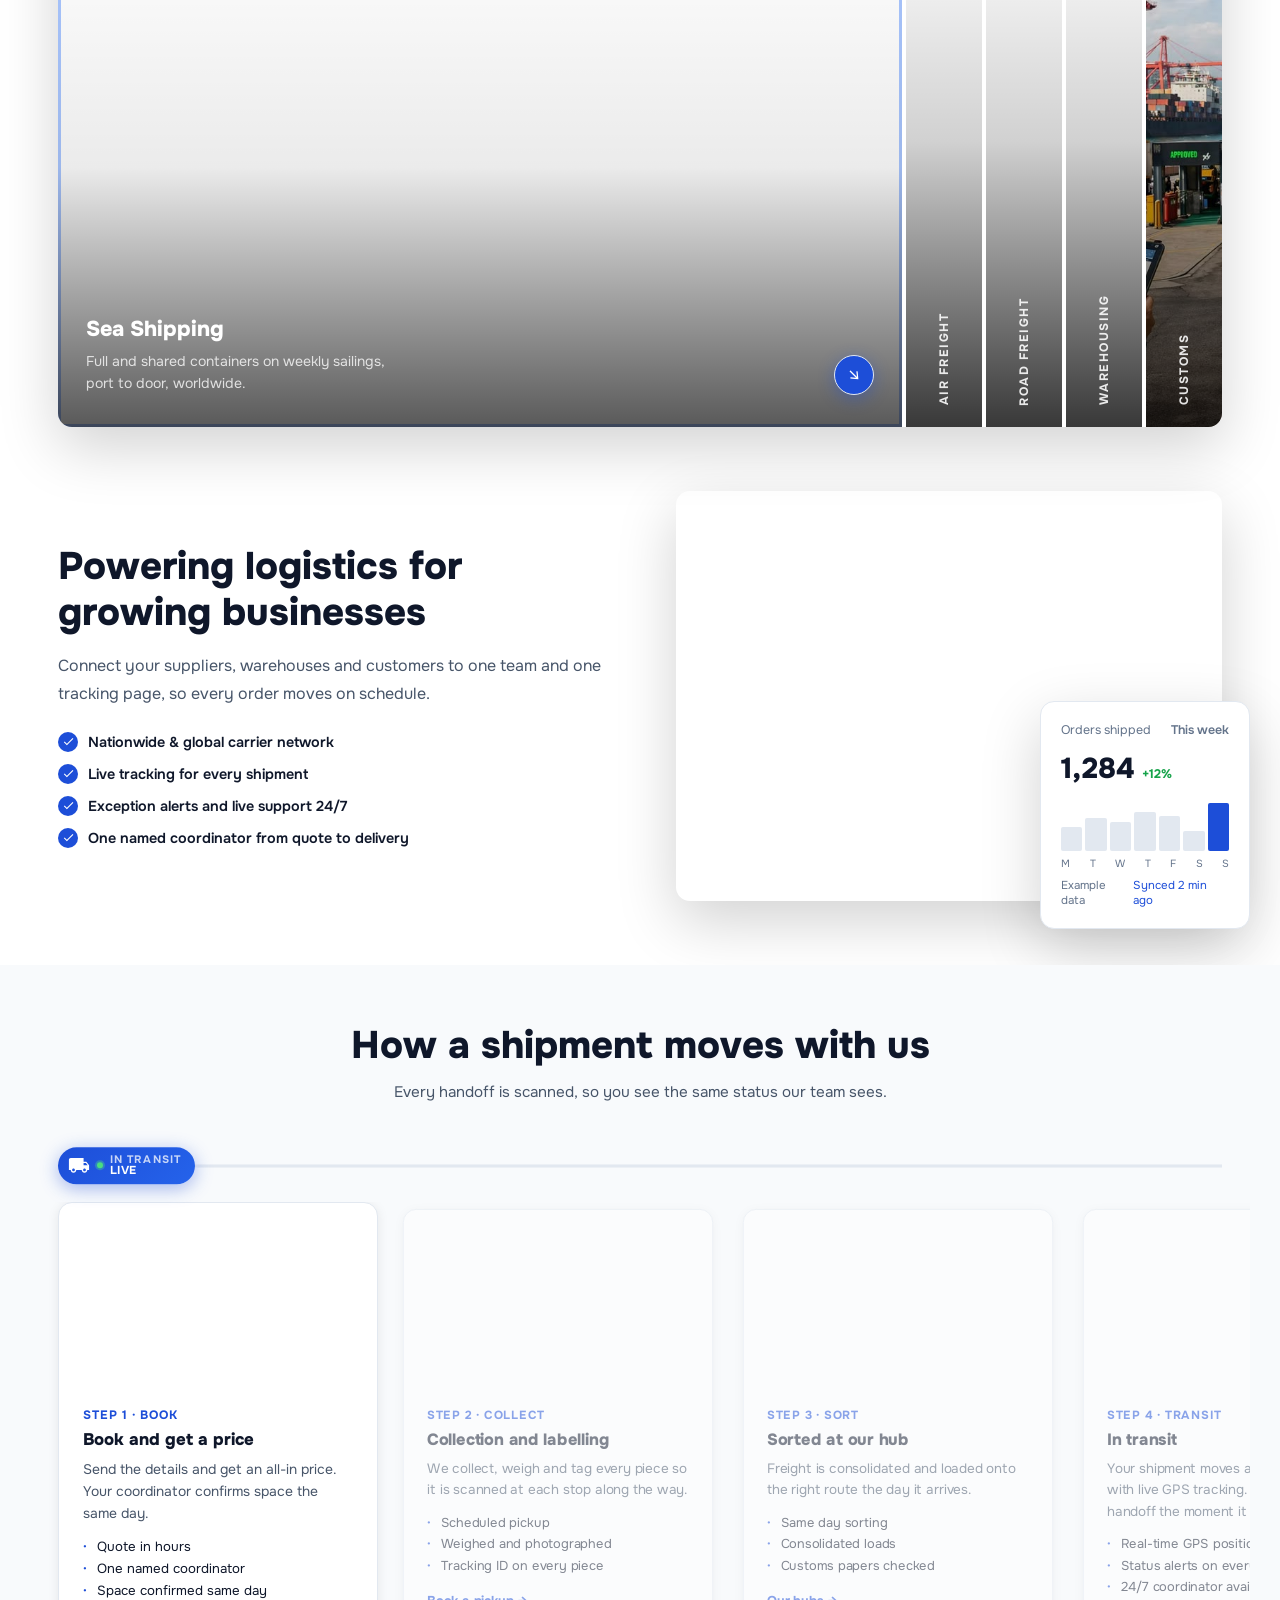
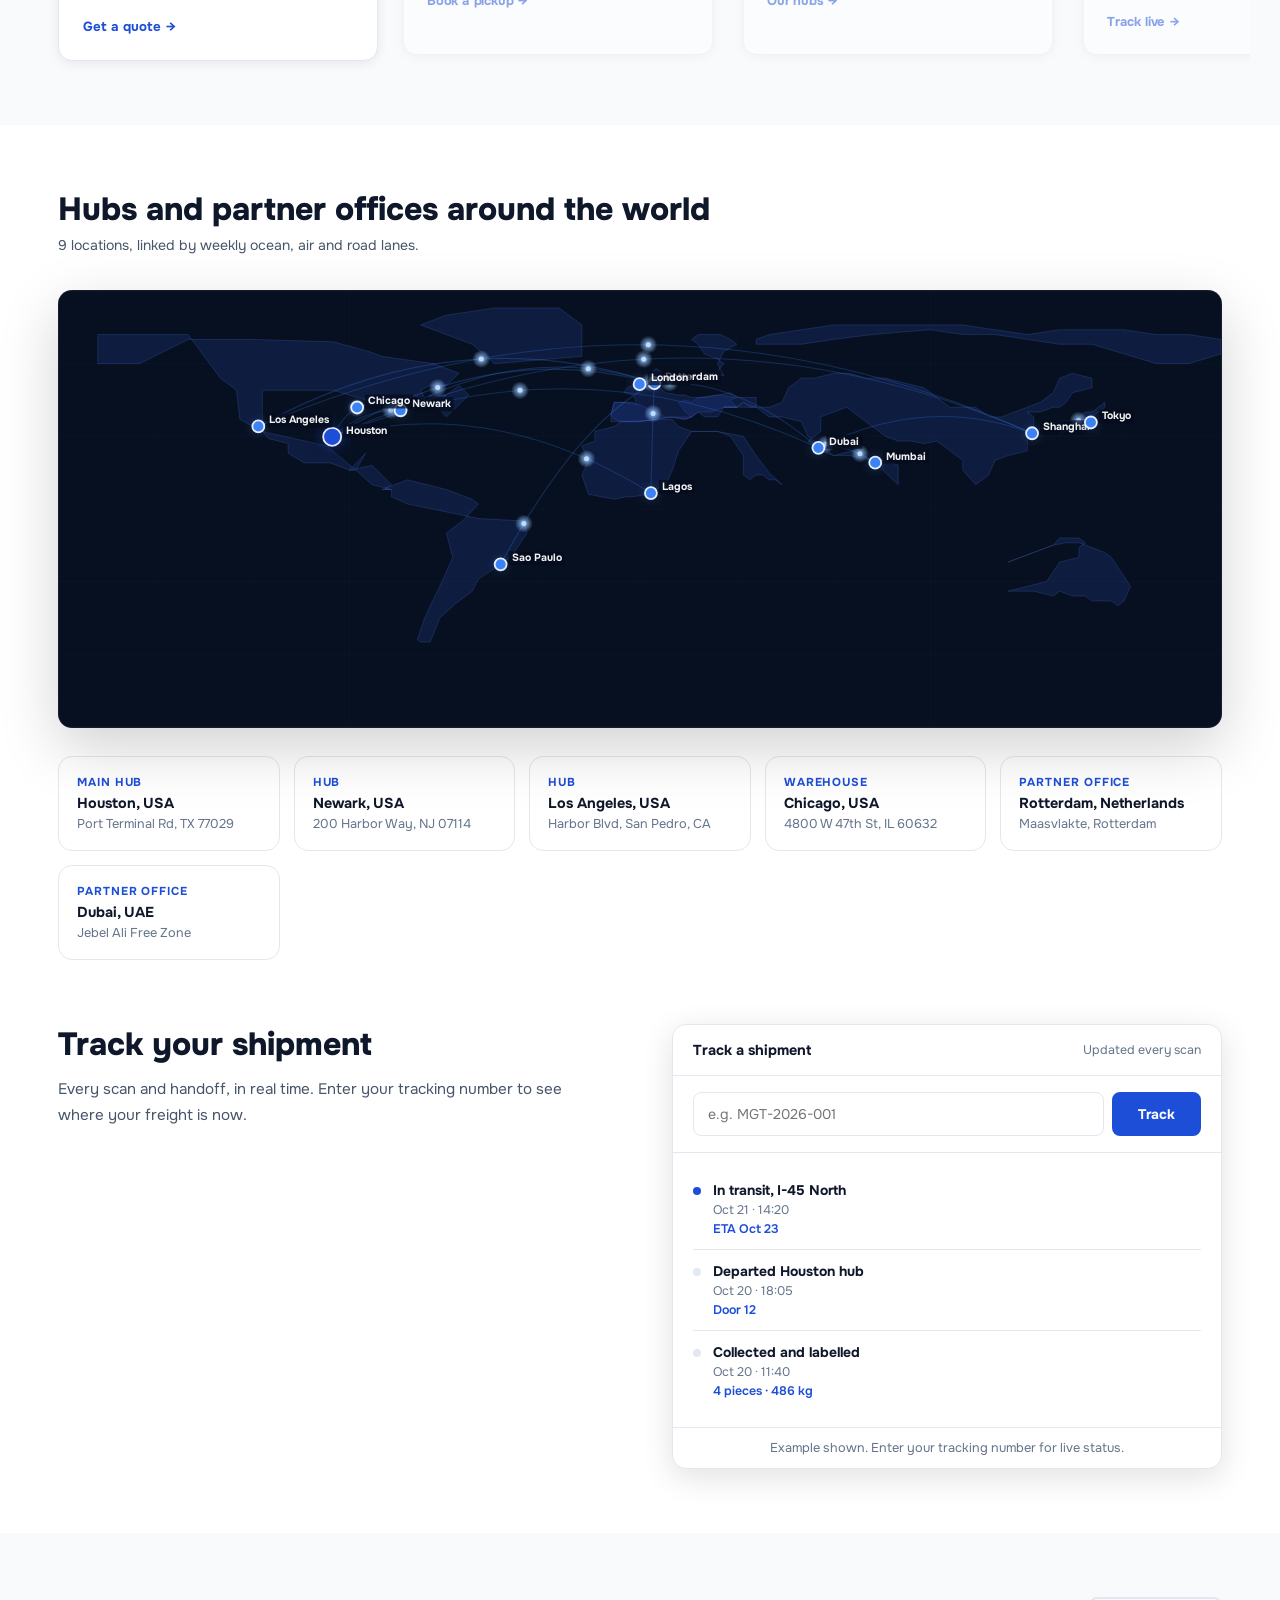
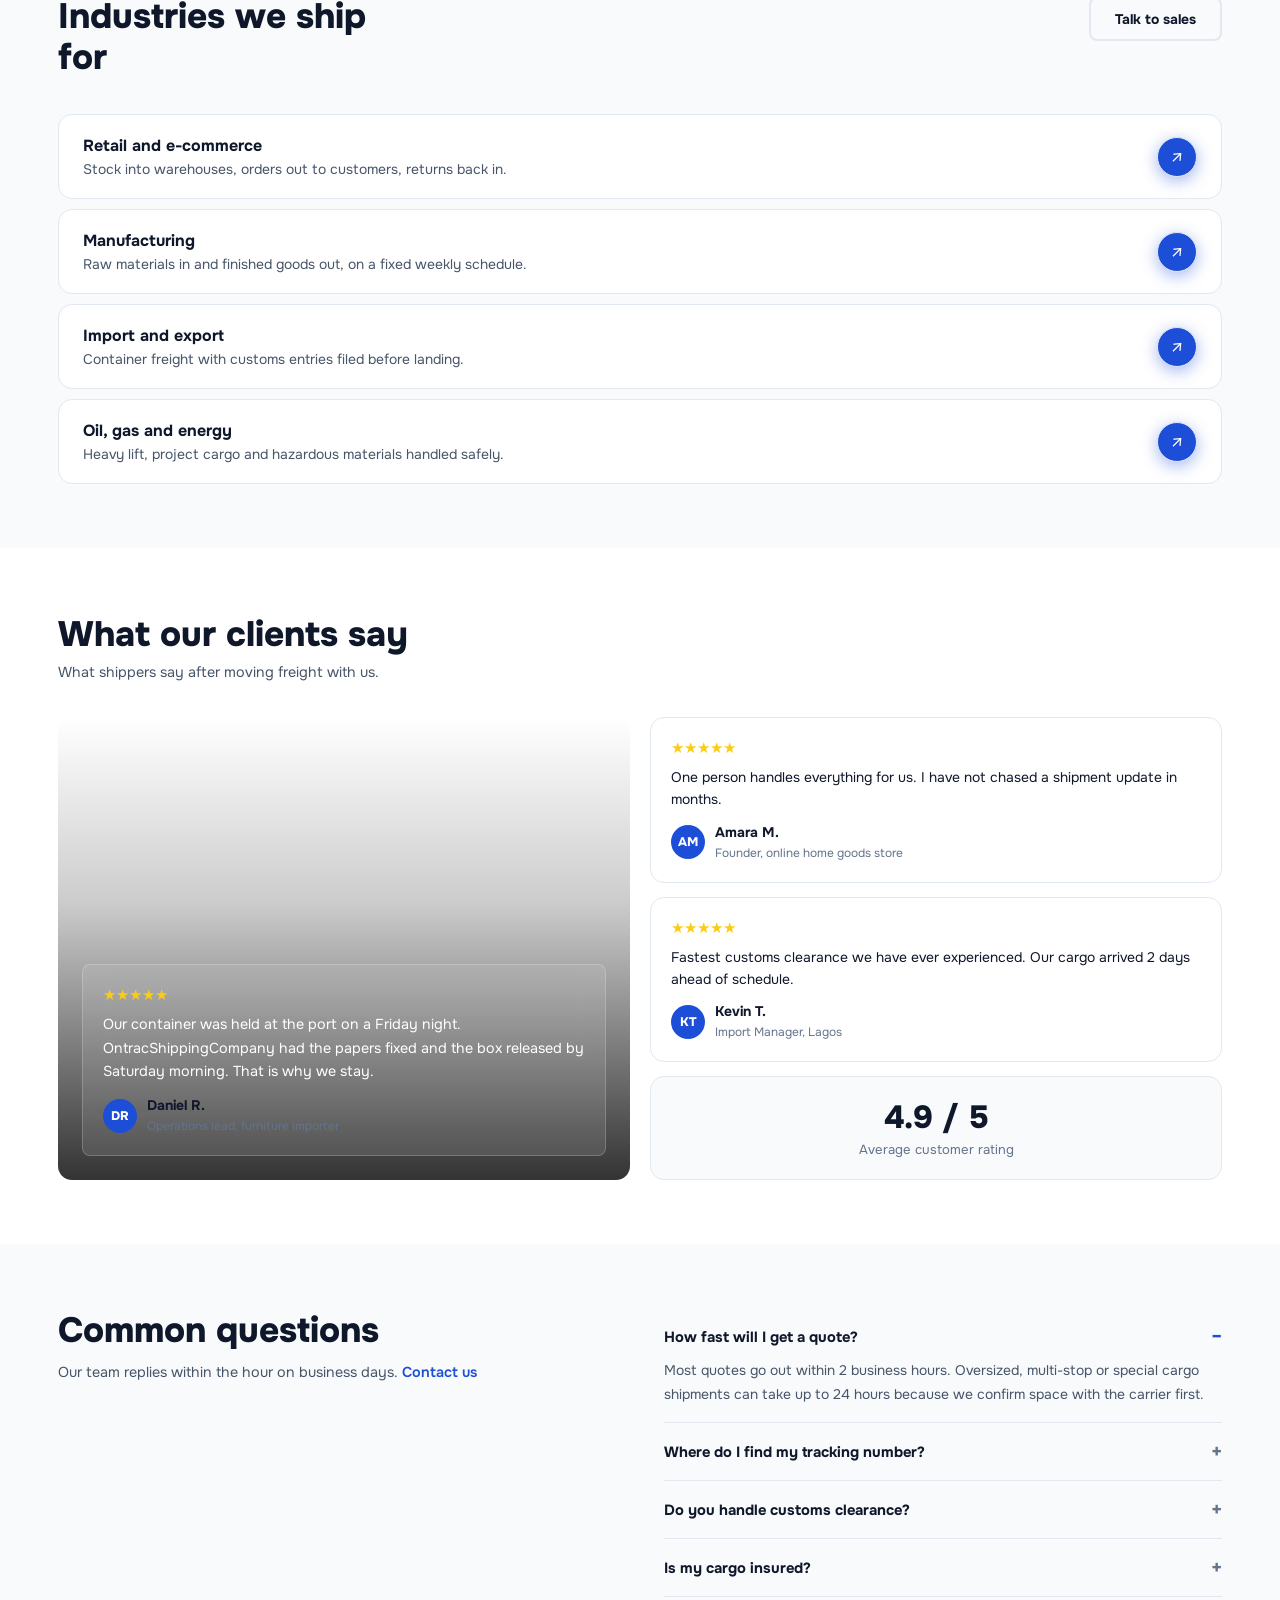
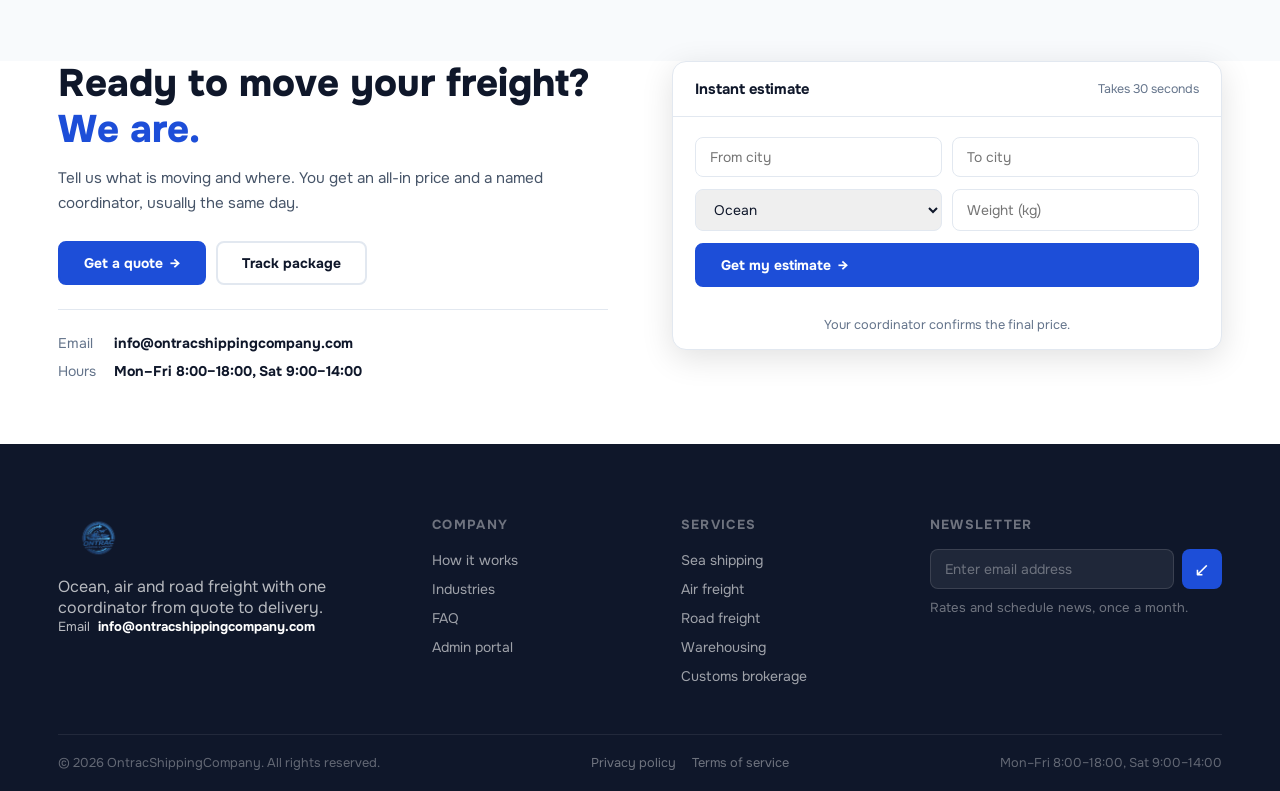
==== commit ded14f25: "feat: mobile accordion switches to vertical expanding stack - panels open downward on mobile" ====
--- a/index.html
+++ b/index.html
@@ -681,7 +681,15 @@
   .rail-wrap{padding:0 16px 40px !important}
   .stats-row{grid-template-columns:1fr 1fr}
   .stats-row > div{border-right:none;border-bottom:1px solid var(--mid)}
-  .acc-row{height:420px}
+  /* ── MOBILE SERVICES ACCORDION: vertical stack ── */
+  .acc-row{flex-direction:column !important;height:auto !important;gap:8px !important;border-radius:16px !important;overflow:visible !important;}
+  .panel{flex:none !important;height:72px !important;border-radius:12px !important;overflow:hidden !important;transition:height .45s cubic-bezier(.4,0,.2,1) !important;}
+  .panel.open{height:280px !important;box-shadow:0 8px 32px rgba(29,78,216,.25) !important;border-radius:12px !important;}
+  .vt{writing-mode:horizontal-tb !important;transform:none !important;left:20px !important;bottom:50% !important;transform:translateY(50%) !important;font-size:.82rem !important;letter-spacing:.1em !important;}
+  .panel.open .vt{opacity:0 !important;}
+  .pc{padding:20px !important;}
+  .pc h3{font-size:1.15rem !important;margin-bottom:6px !important;}
+  .pc p{font-size:.82rem !important;max-width:100% !important;}
   .faq{grid-template-columns:1fr}
   .nw{grid-template-columns:1fr}
   .cta-wrap{grid-template-columns:1fr}
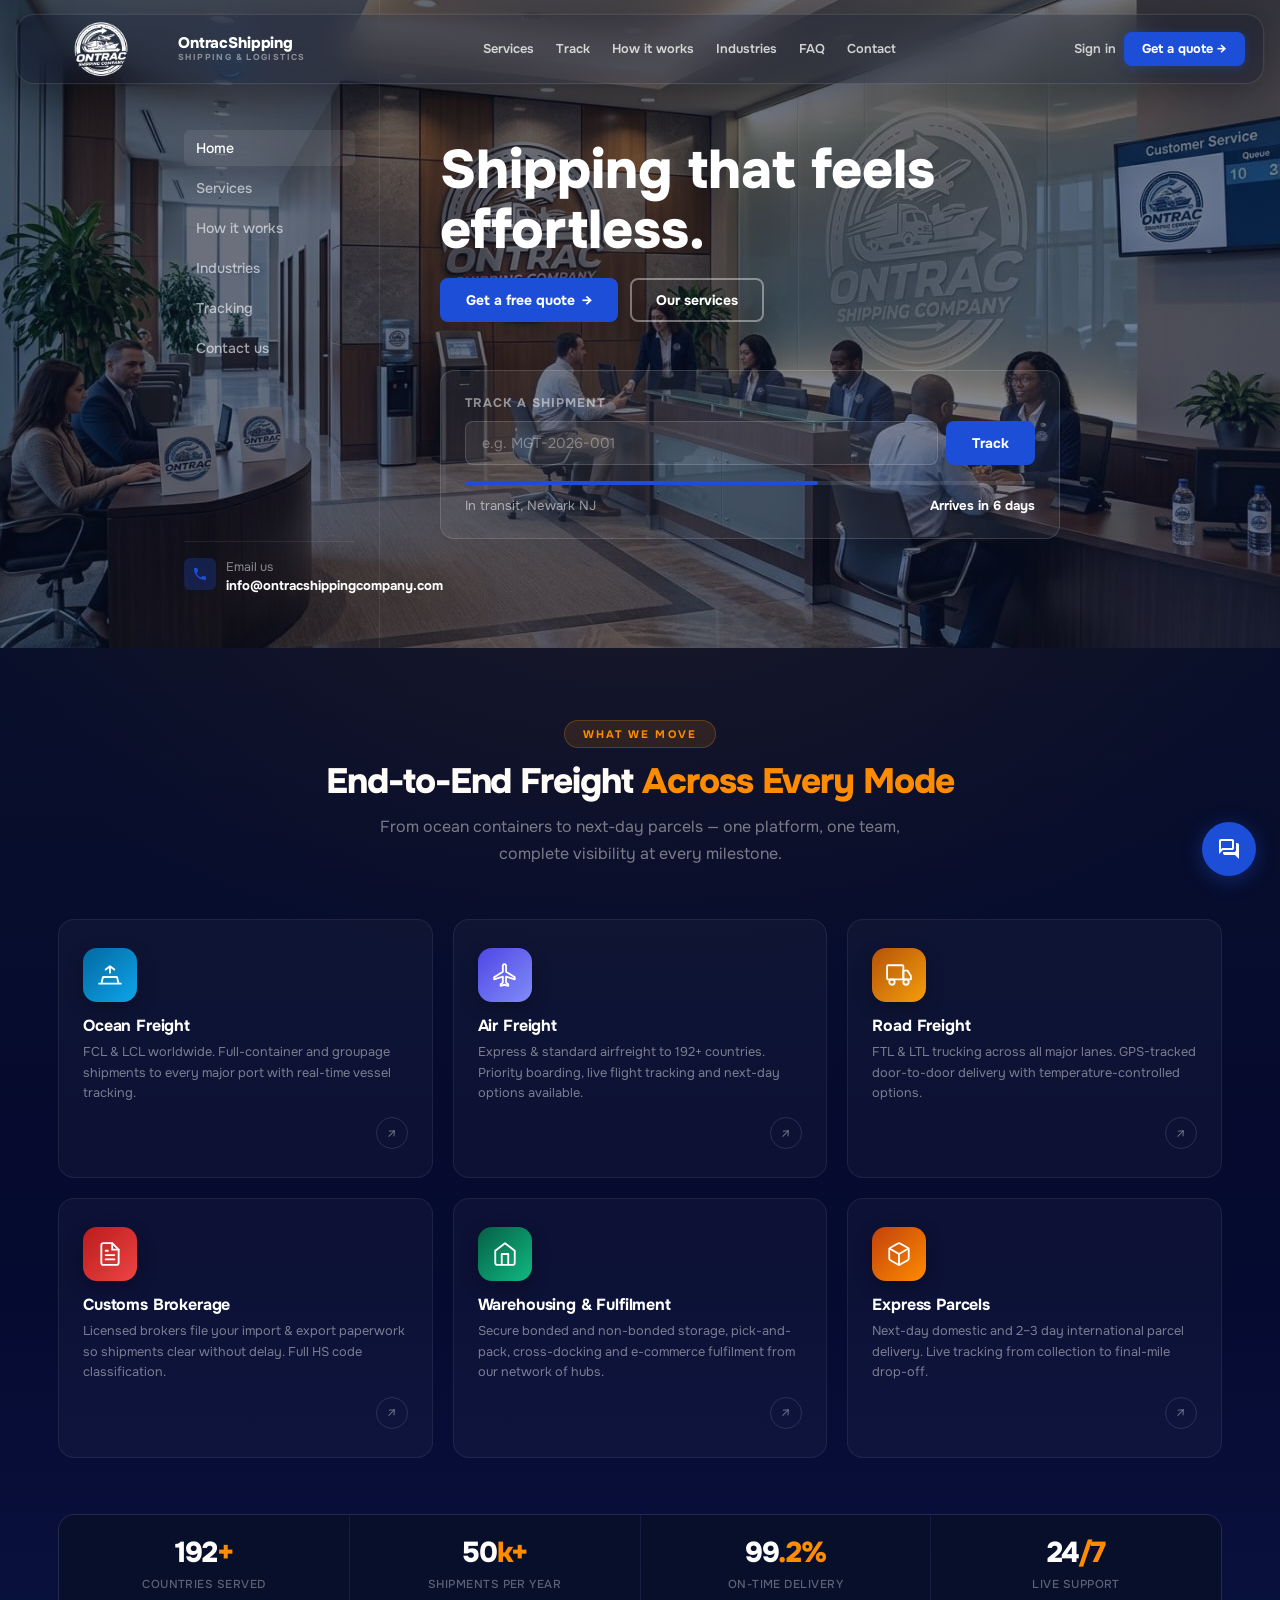
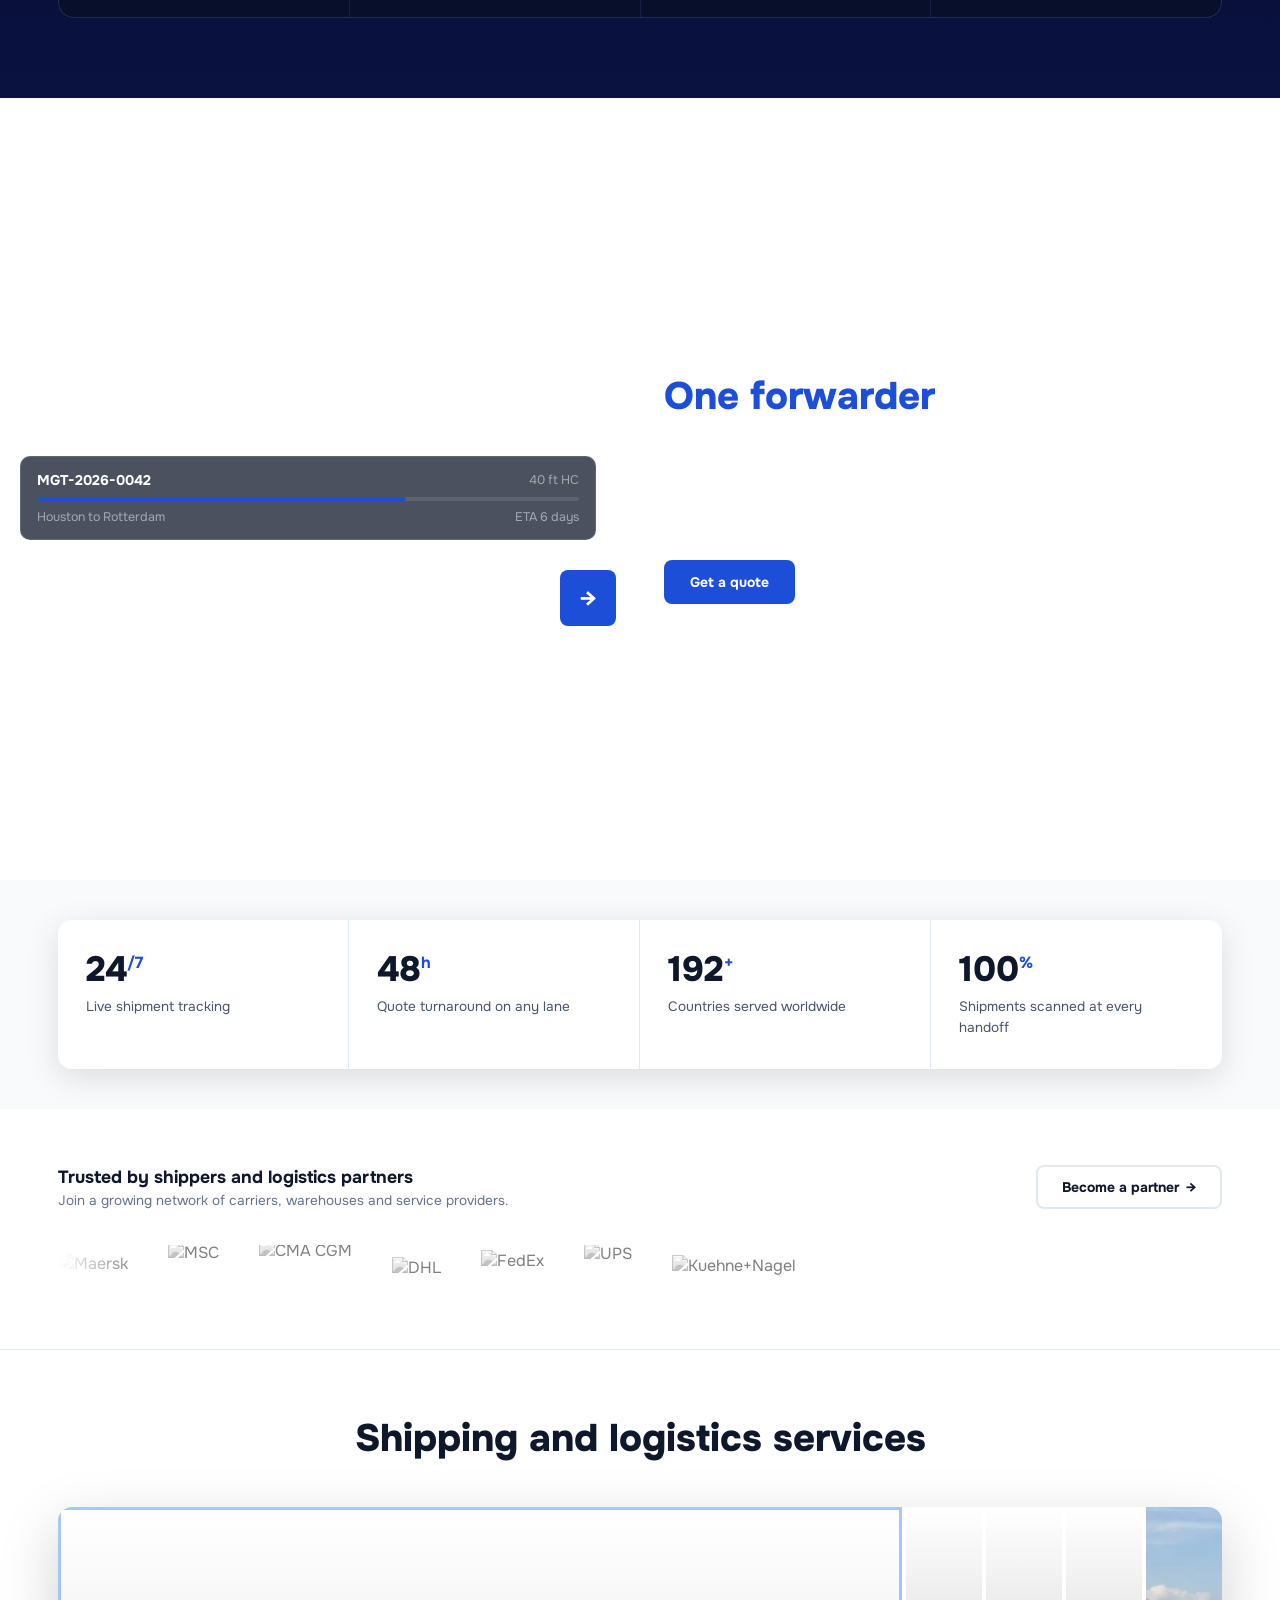
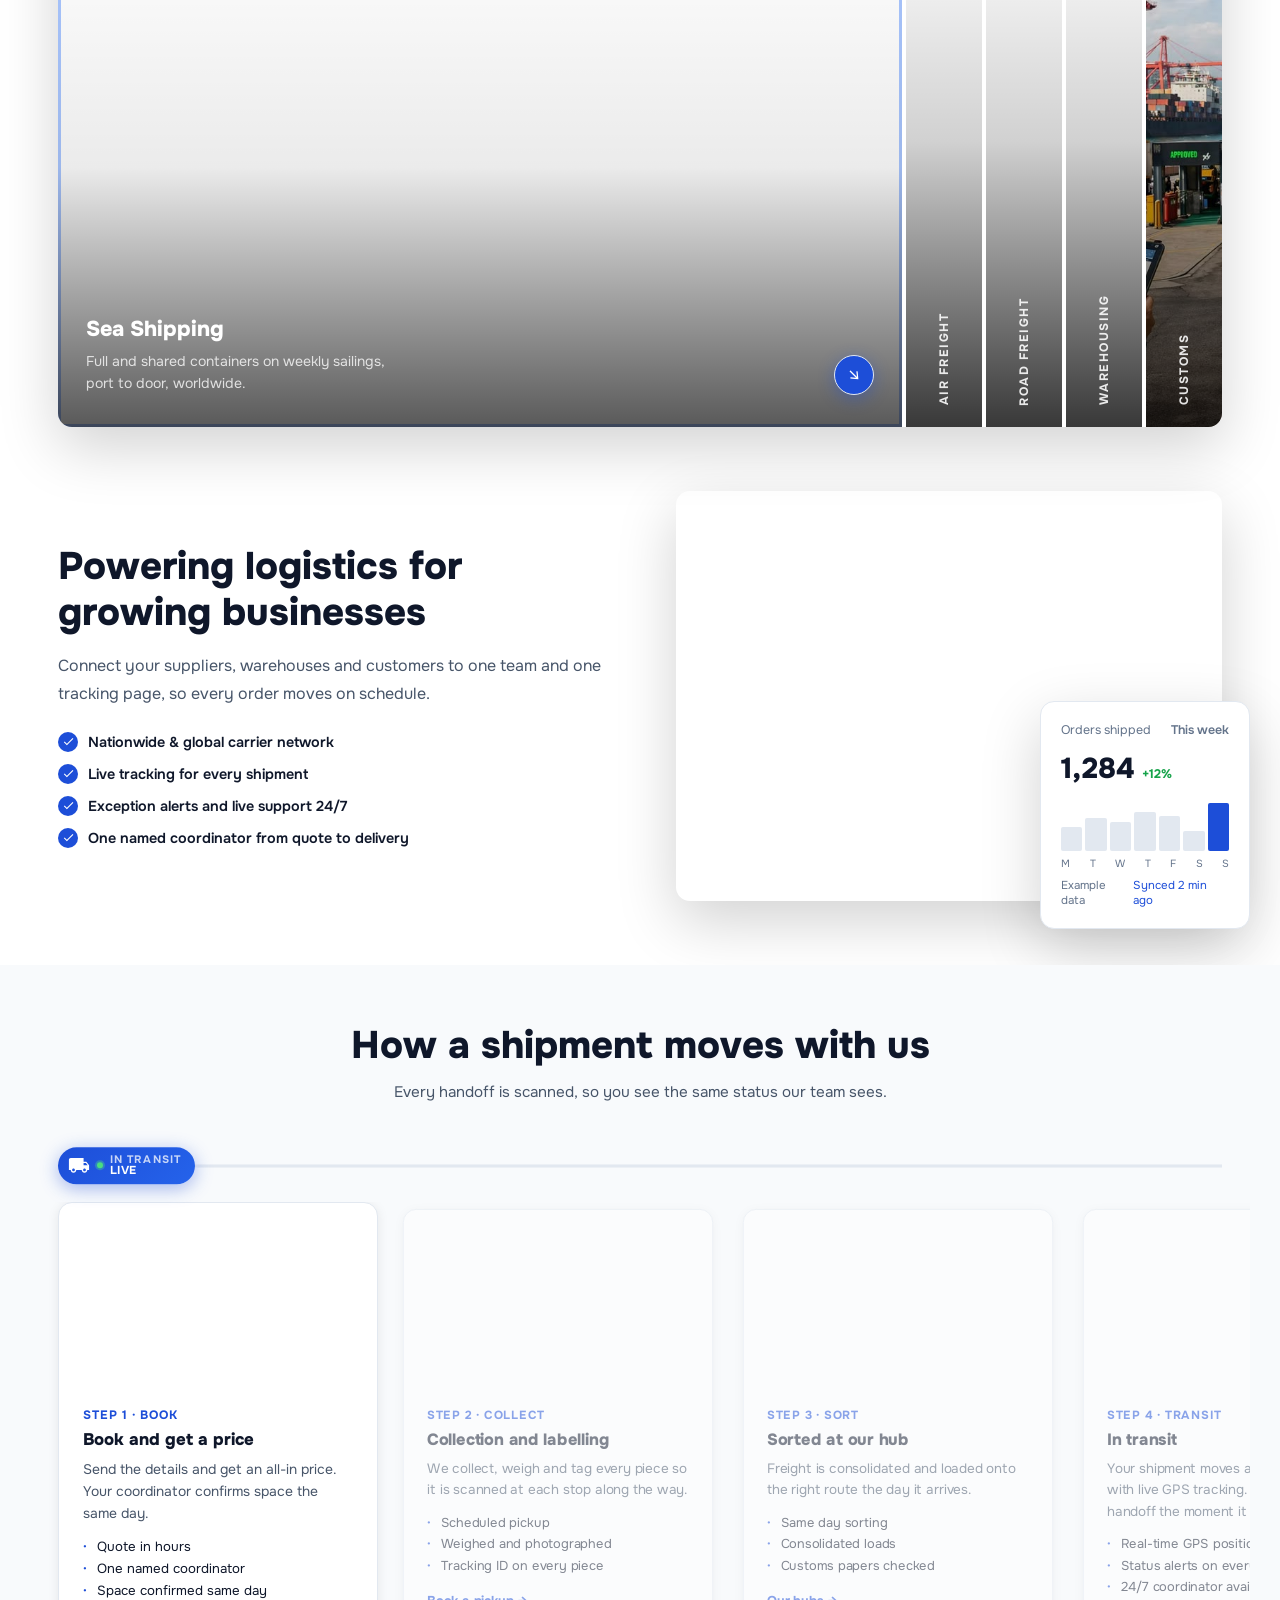
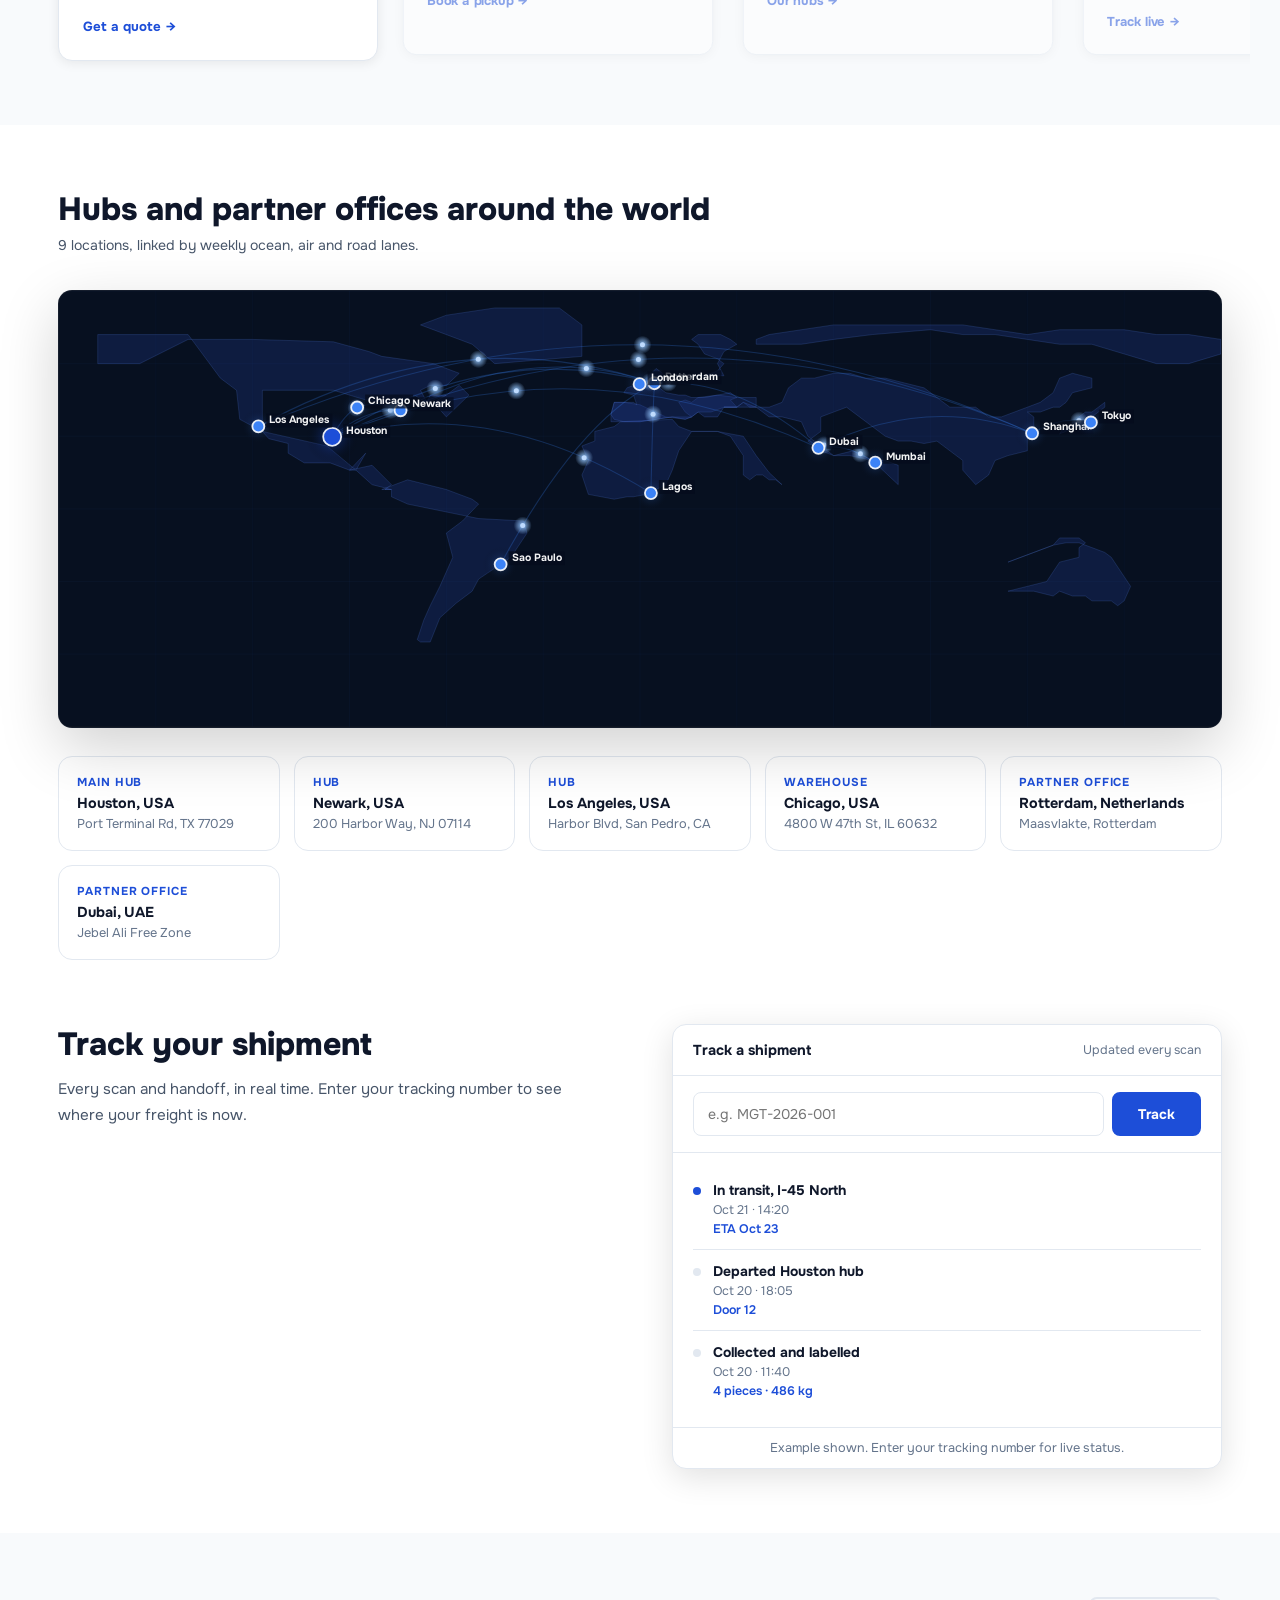
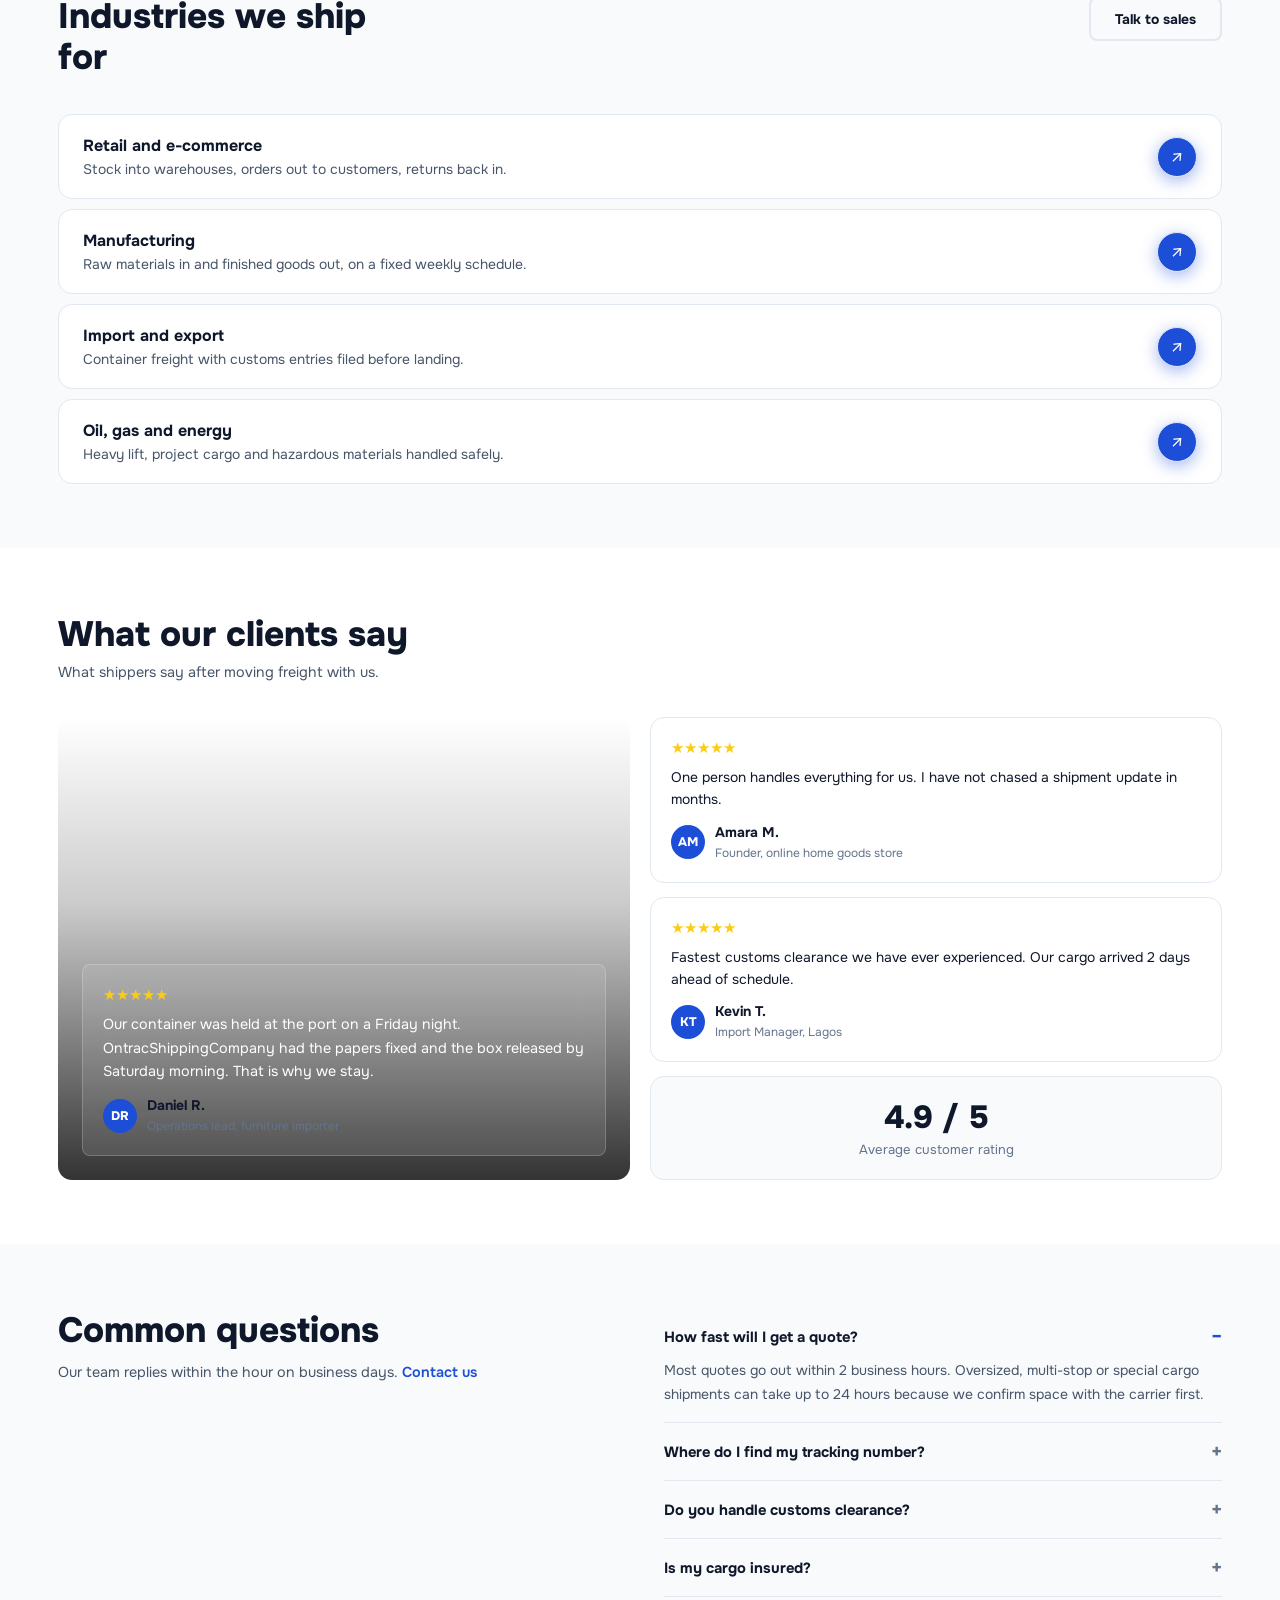
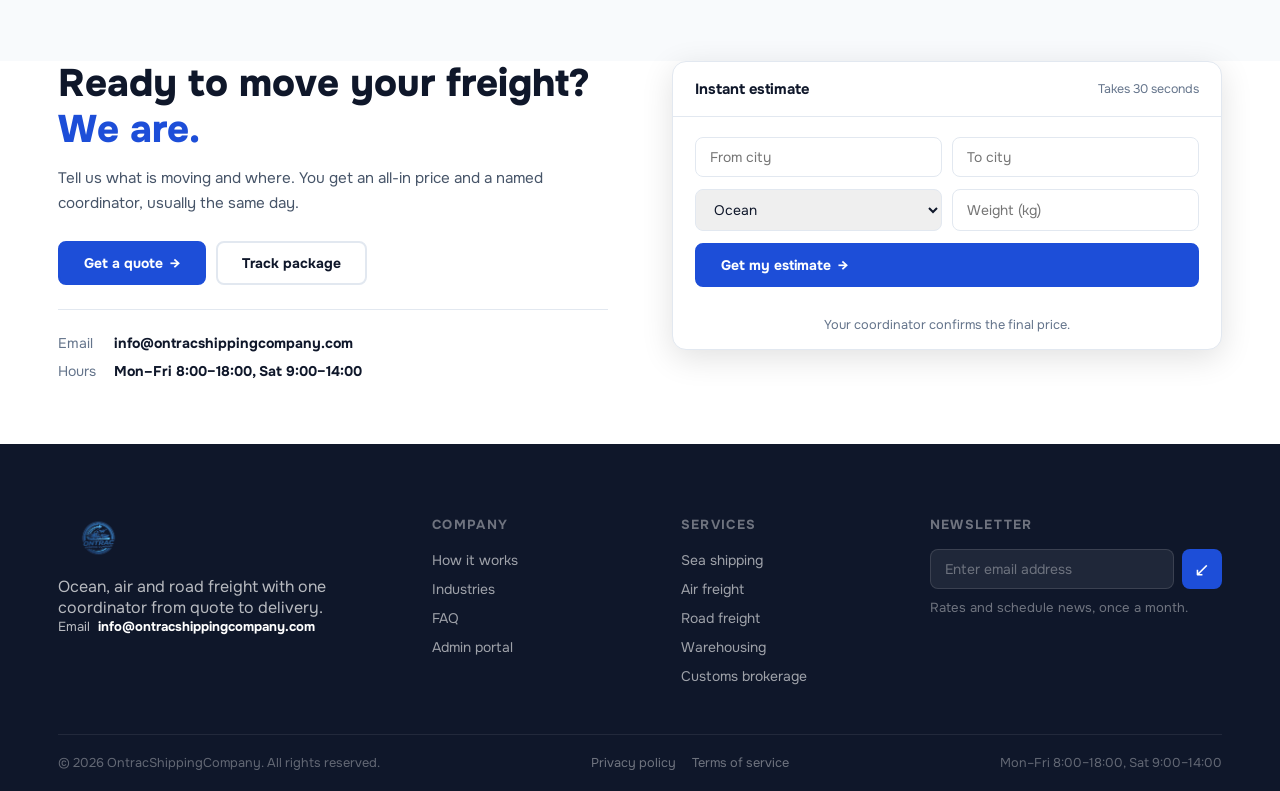
==== commit 5a02c5c0: "feat: replace Smartsupp with Tawk.to live chat on all customer-facing pages (index, track, quote)" ====
--- a/index.html
+++ b/index.html
@@ -1818,17 +1818,18 @@
 <script src="https://cdn.jsdelivr.net/npm/@supabase/supabase-js@2"></script>
 <script src="app.js"></script>
 
-<!-- Smartsupp Live Chat -->
+<!--Start of Tawk.to Script-->
 <script type="text/javascript">
-var _smartsupp = _smartsupp || {};
-_smartsupp.key = 'd341c7274ed6821de2c8a312354d18943c1c0930';
-window.smartsupp||(function(d) {
-  var s,c,o=smartsupp=function(){ o._.push(arguments)};o._=[];
-  s=d.getElementsByTagName('script')[0];c=d.createElement('script');
-  c.type='text/javascript';c.charset='utf-8';c.async=true;
-  c.src='https://www.smartsuppchat.com/loader.js?';s.parentNode.insertBefore(c,s);
-})(document);
+var Tawk_API=Tawk_API||{}, Tawk_LoadStart=new Date();
+(function(){
+var s1=document.createElement("script"),s0=document.getElementsByTagName("script")[0];
+s1.async=true;
+s1.src='https://embed.tawk.to/6aeaf1a3b0ff6d3c3031a421/1k6irvqp0';
+s1.charset='UTF-8';
+s1.setAttribute('crossorigin','*');
+s0.parentNode.insertBefore(s1,s0);
+})();
 </script>
-<noscript>Powered by <a href="https://www.smartsupp.com" target="_blank">Smartsupp</a></noscript>
+<!--End of Tawk.to Script-->
 </body>
 </html>
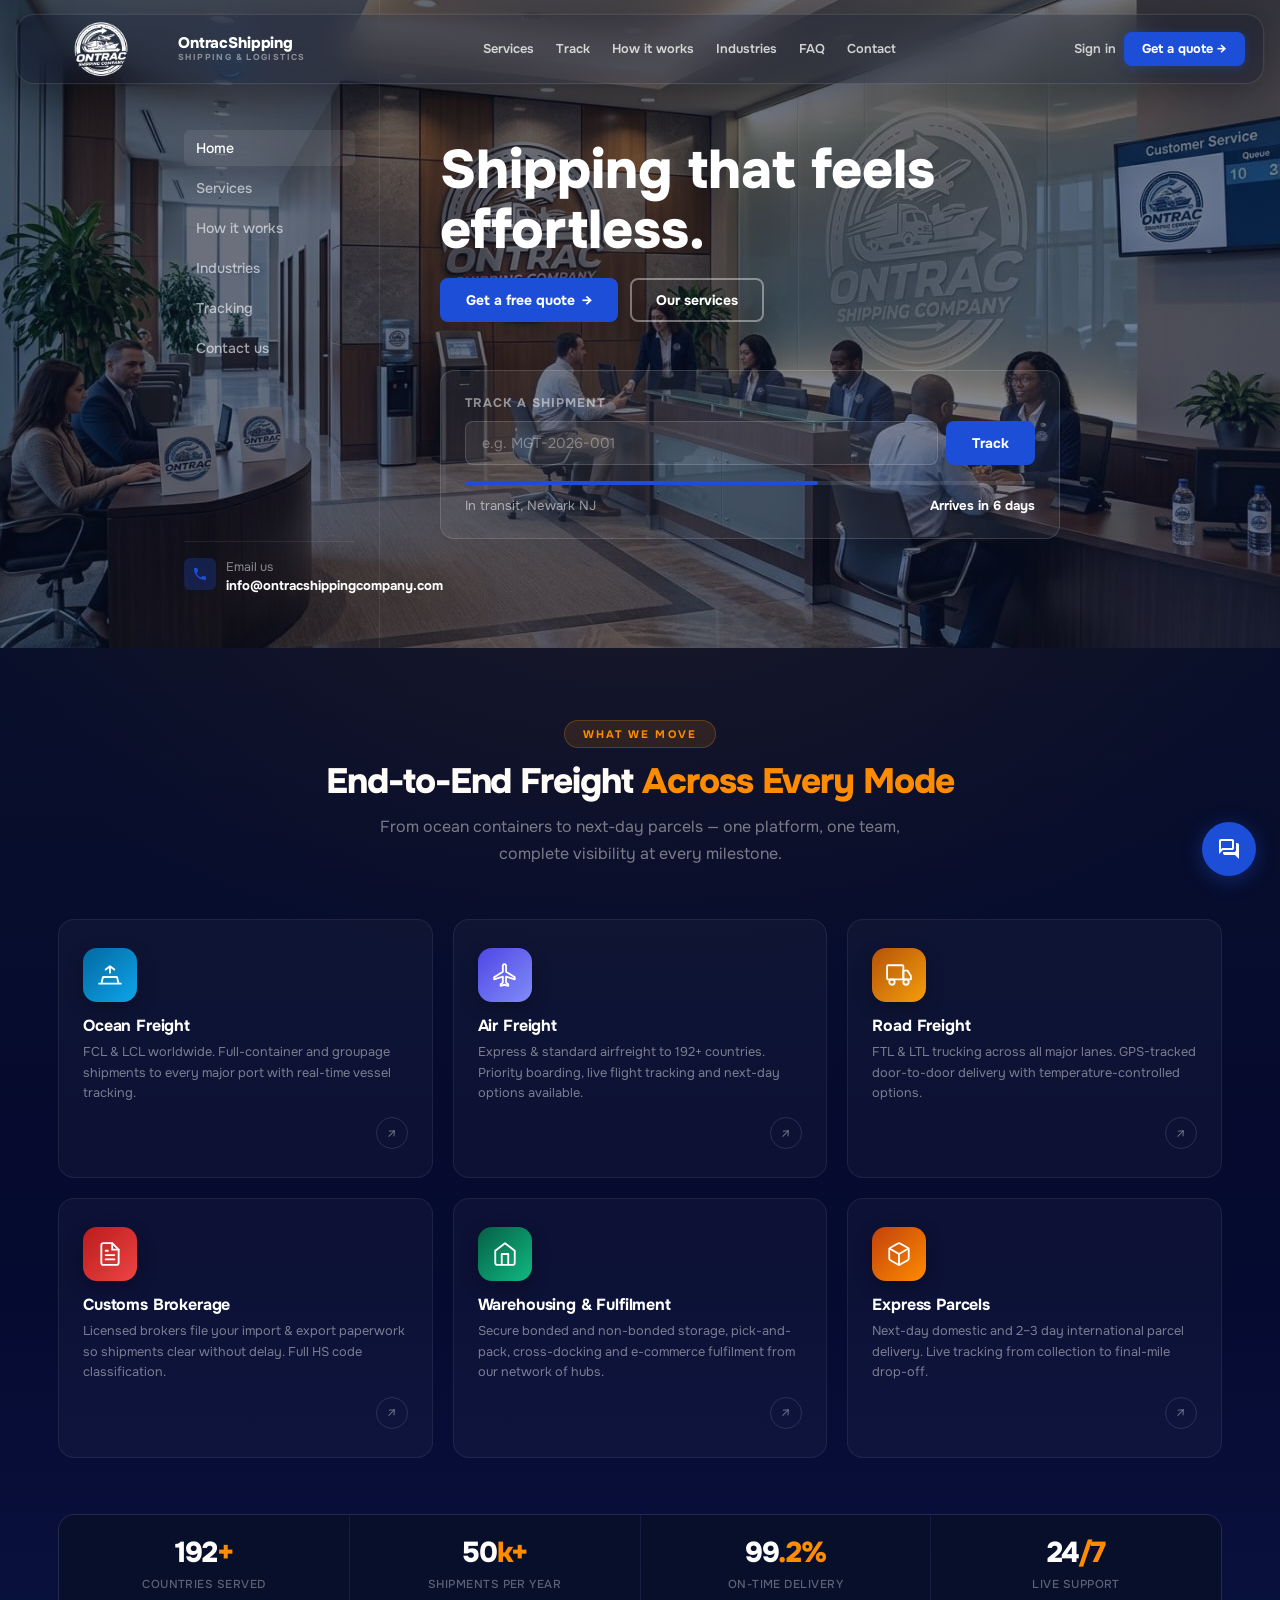
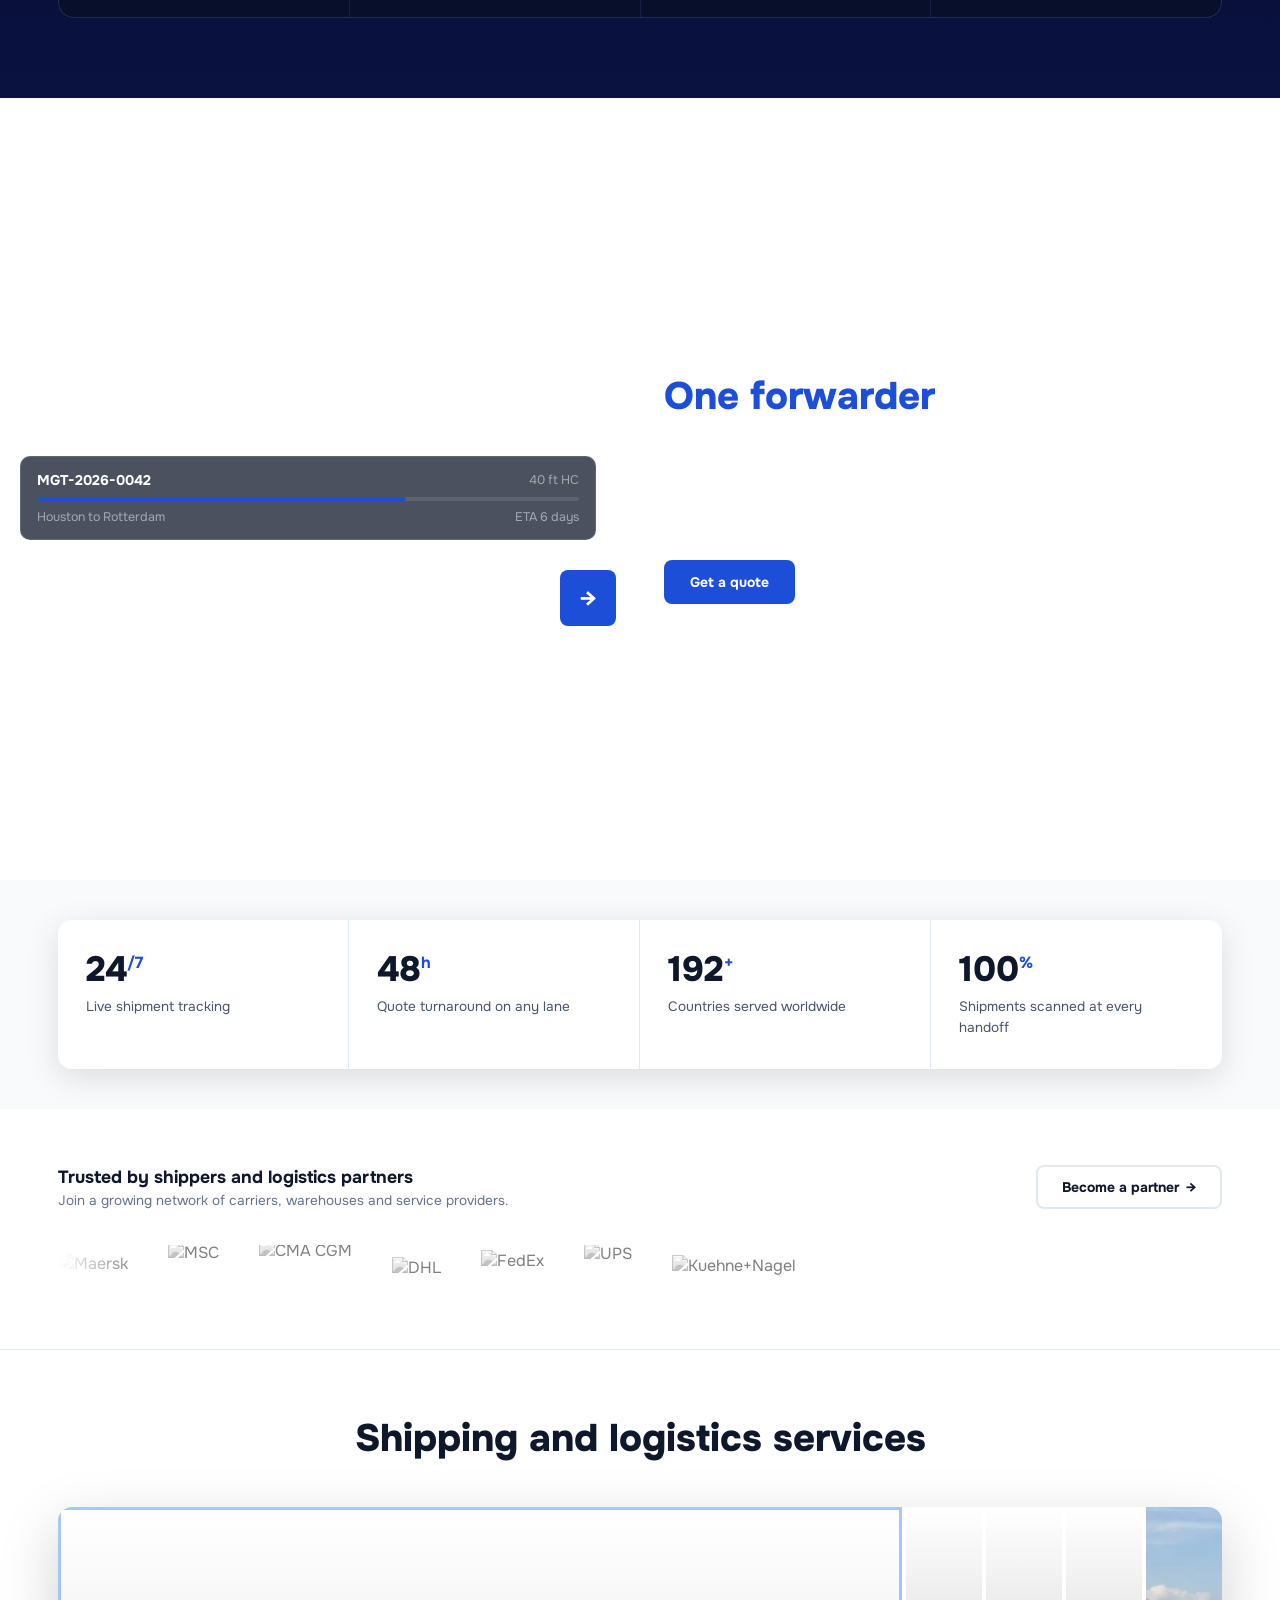
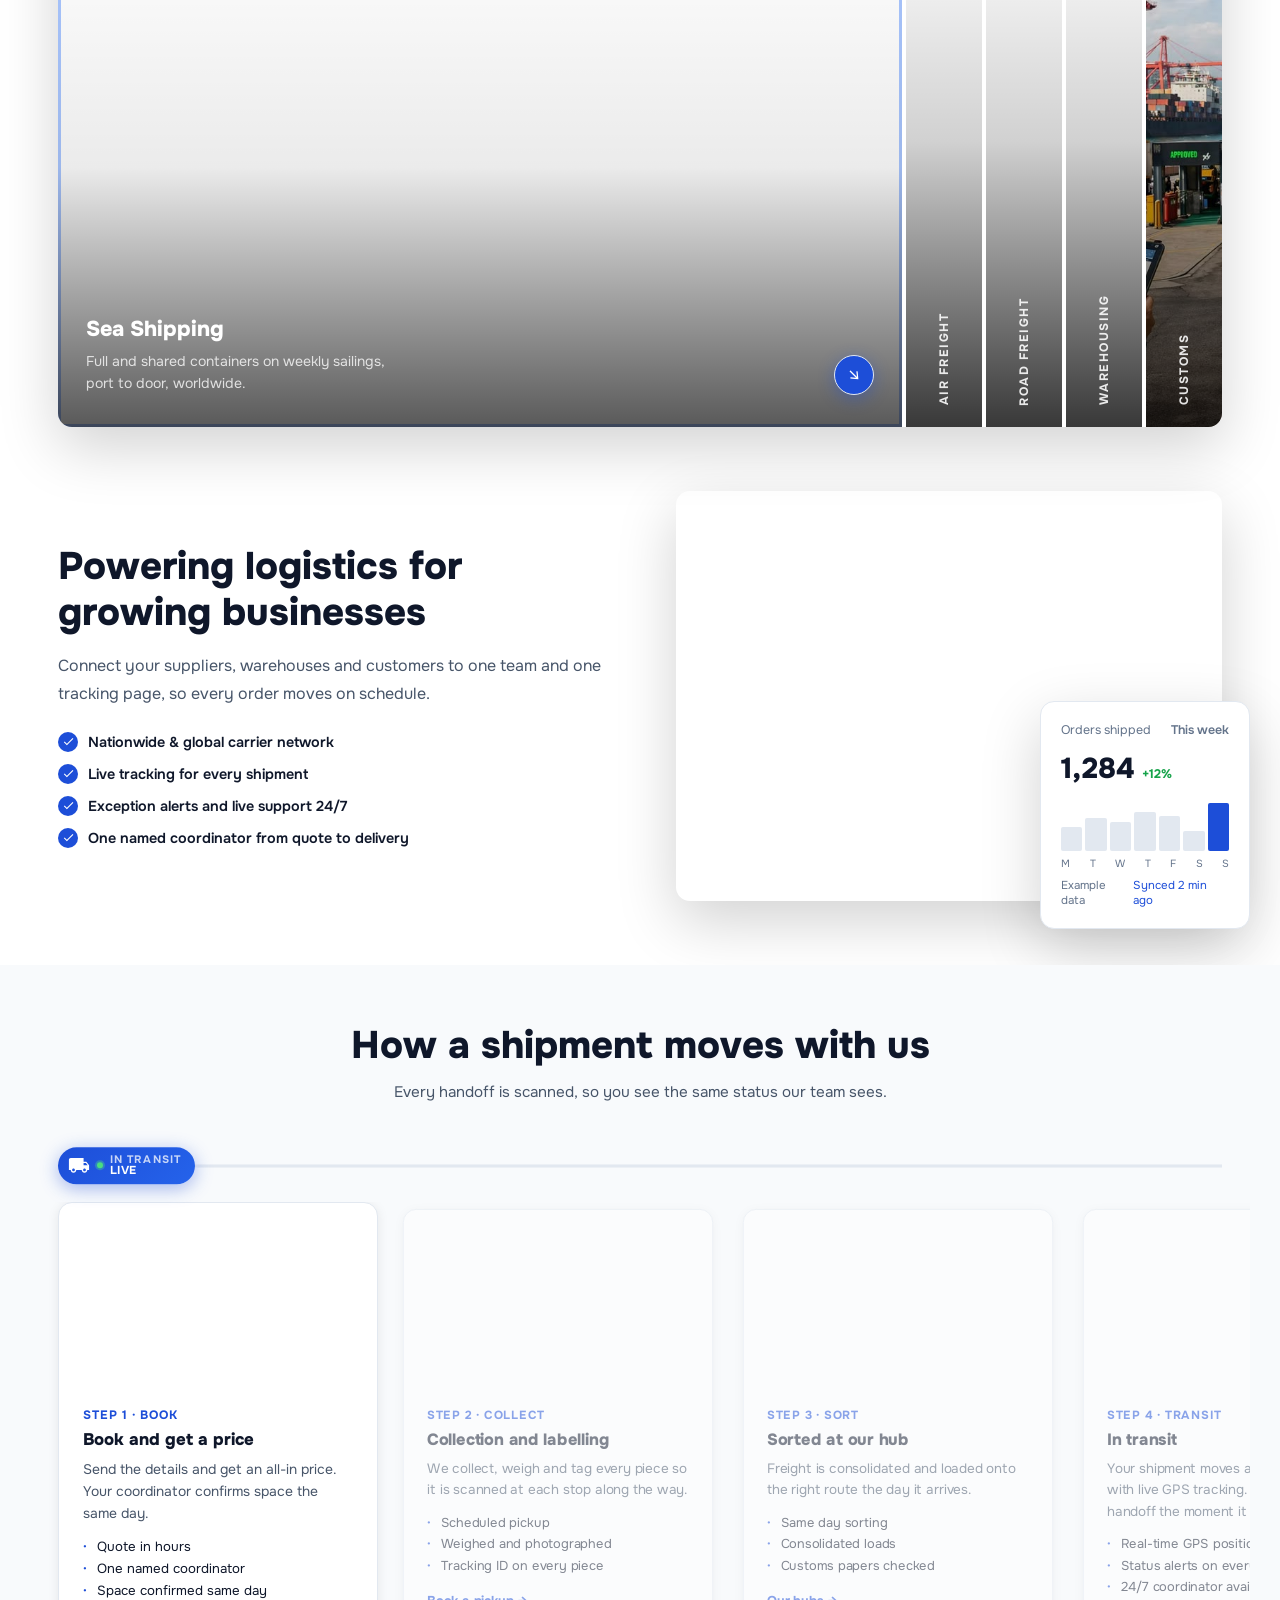
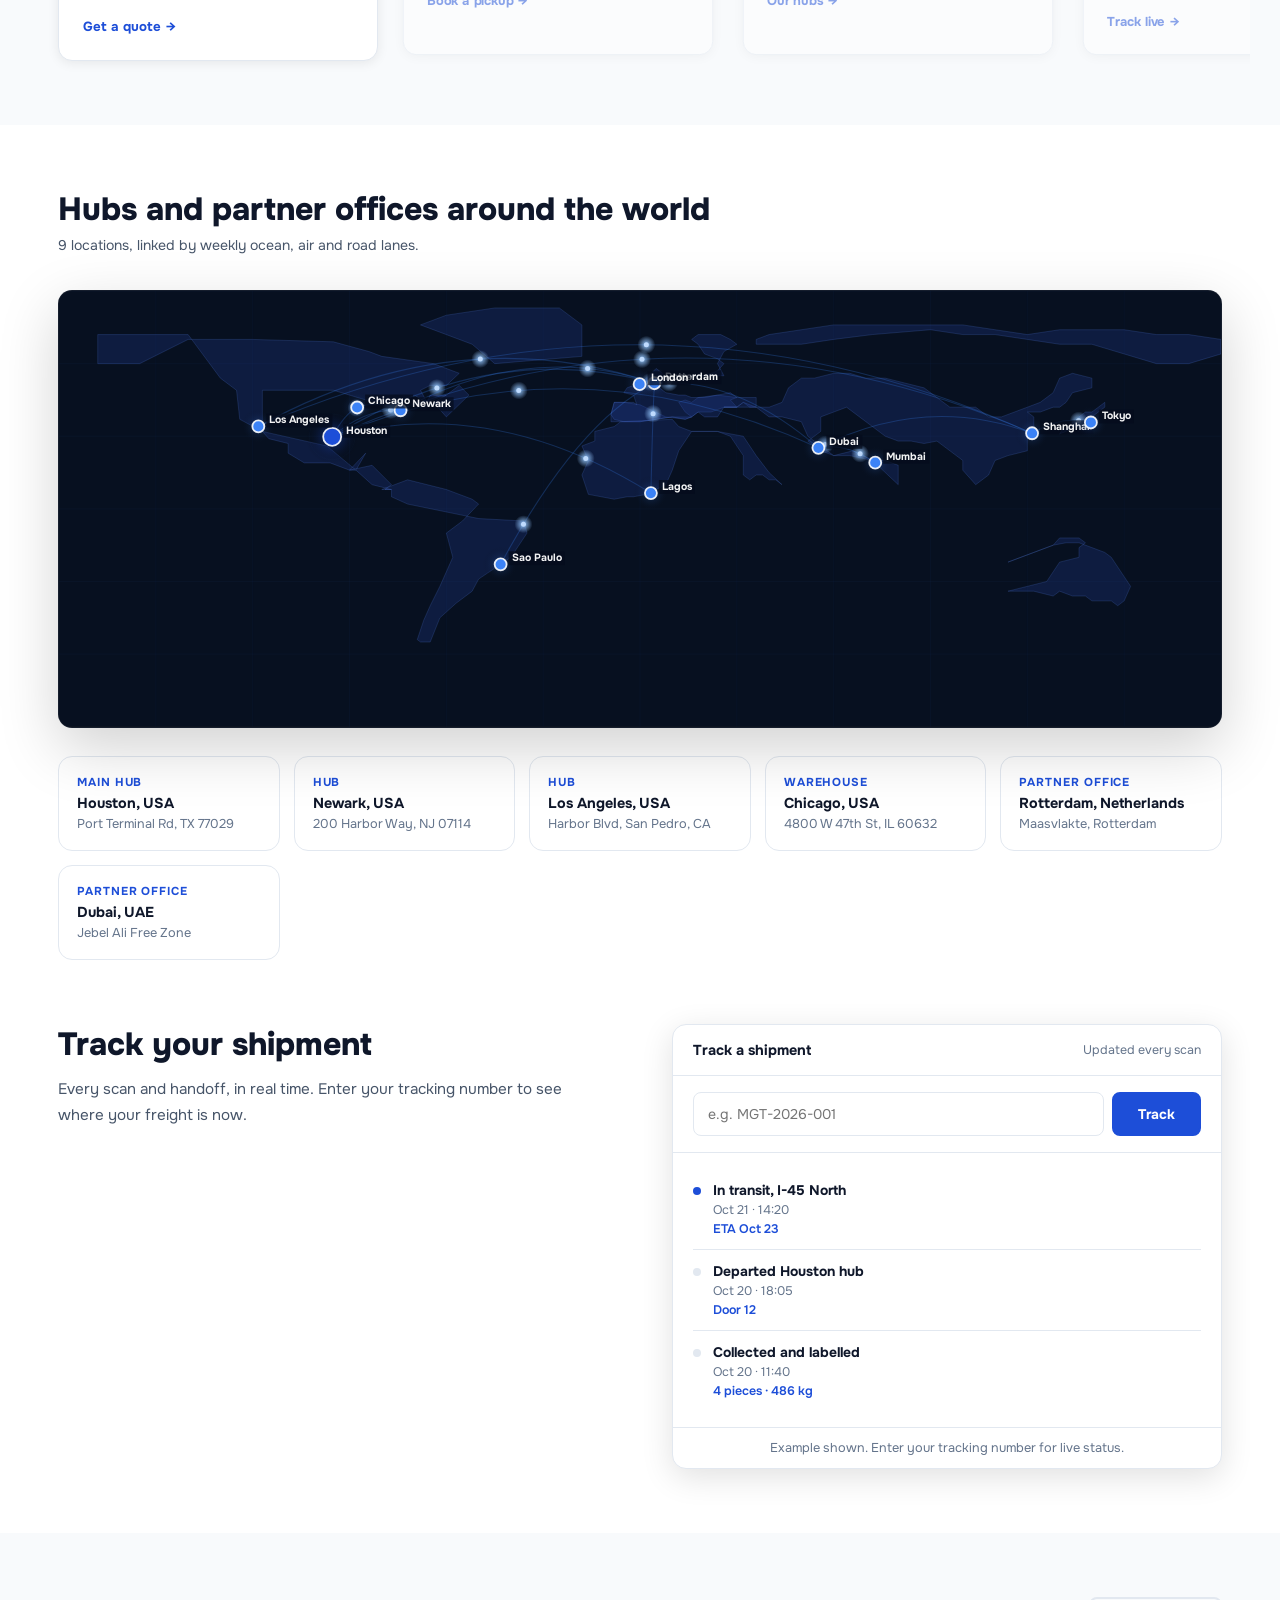
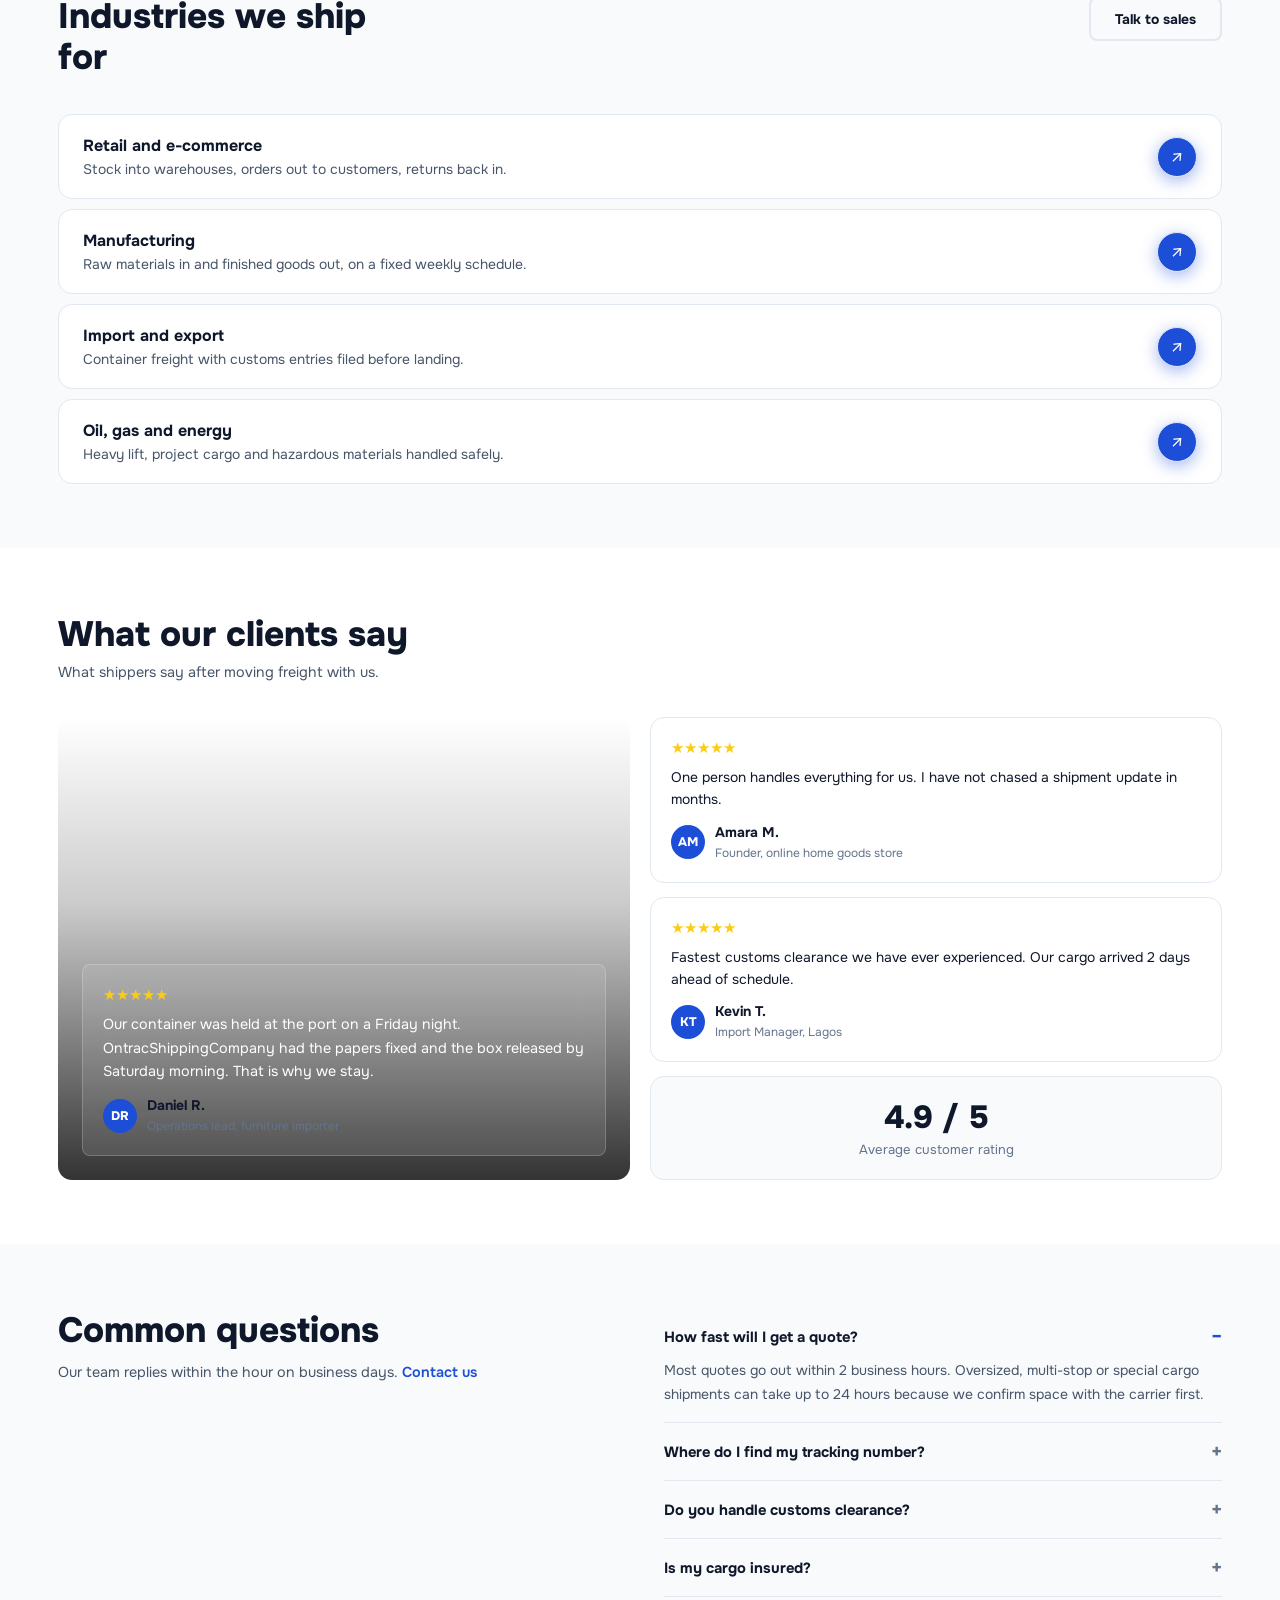
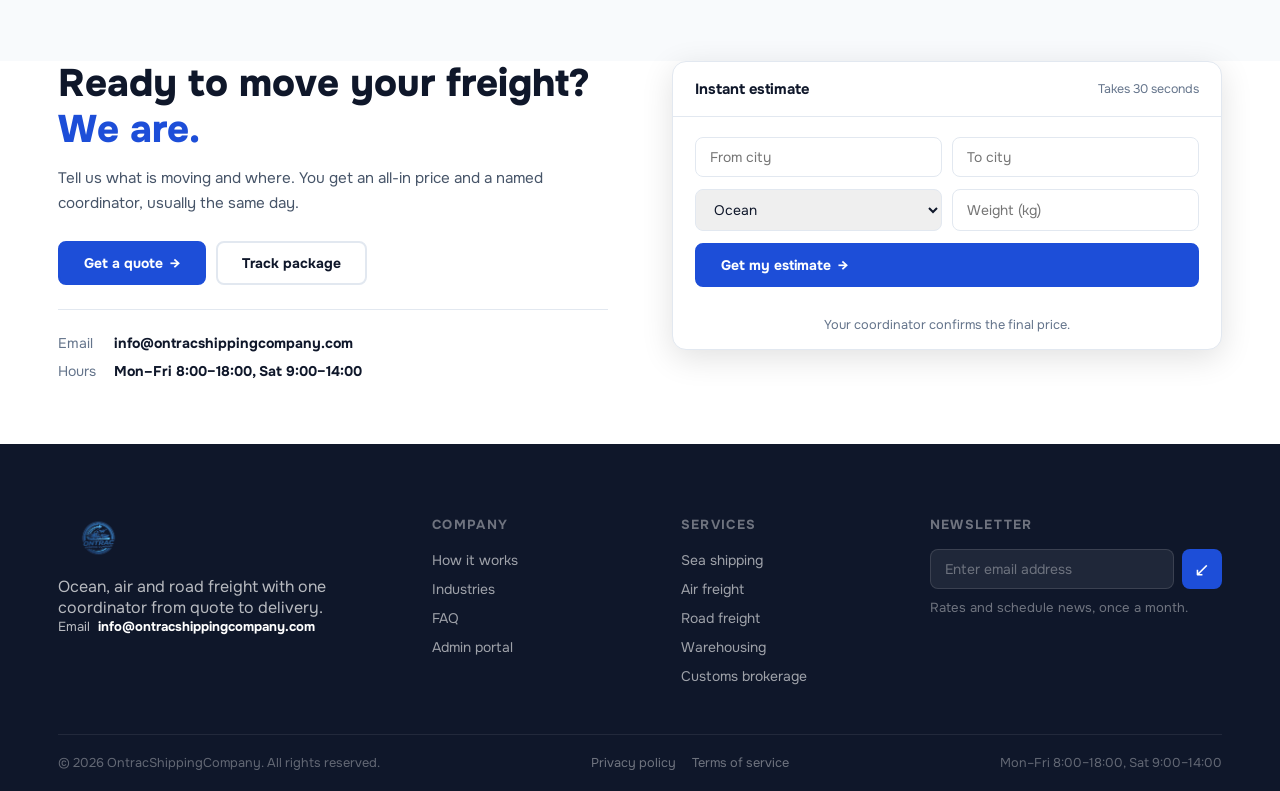
==== commit ab17f897: "revert: restore Smartsupp live chat on all customer pages (index, track, quote)" ====
--- a/index.html
+++ b/index.html
@@ -1818,18 +1818,17 @@
 <script src="https://cdn.jsdelivr.net/npm/@supabase/supabase-js@2"></script>
 <script src="app.js"></script>
 
-<!--Start of Tawk.to Script-->
+<!-- Smartsupp Live Chat script -->
 <script type="text/javascript">
-var Tawk_API=Tawk_API||{}, Tawk_LoadStart=new Date();
-(function(){
-var s1=document.createElement("script"),s0=document.getElementsByTagName("script")[0];
-s1.async=true;
-s1.src='https://embed.tawk.to/6aeaf1a3b0ff6d3c3031a421/1k6irvqp0';
-s1.charset='UTF-8';
-s1.setAttribute('crossorigin','*');
-s0.parentNode.insertBefore(s1,s0);
-})();
+var _smartsupp = _smartsupp || {};
+_smartsupp.key = 'd341c7274ed6821de2c8a312354d18943c1c0930';
+window.smartsupp||(function(d) {
+  var s,c,o=smartsupp=function(){ o._.push(arguments)};o._=[];
+  s=d.getElementsByTagName('script')[0];c=d.createElement('script');
+  c.type='text/javascript';c.charset='utf-8';c.async=true;
+  c.src='https://www.smartsuppchat.com/loader.js?';s.parentNode.insertBefore(c,s);
+})(document);
 </script>
-<!--End of Tawk.to Script-->
+<noscript>Powered by <a href="https://www.smartsupp.com" target="_blank">Smartsupp</a></noscript>
 </body>
 </html>
